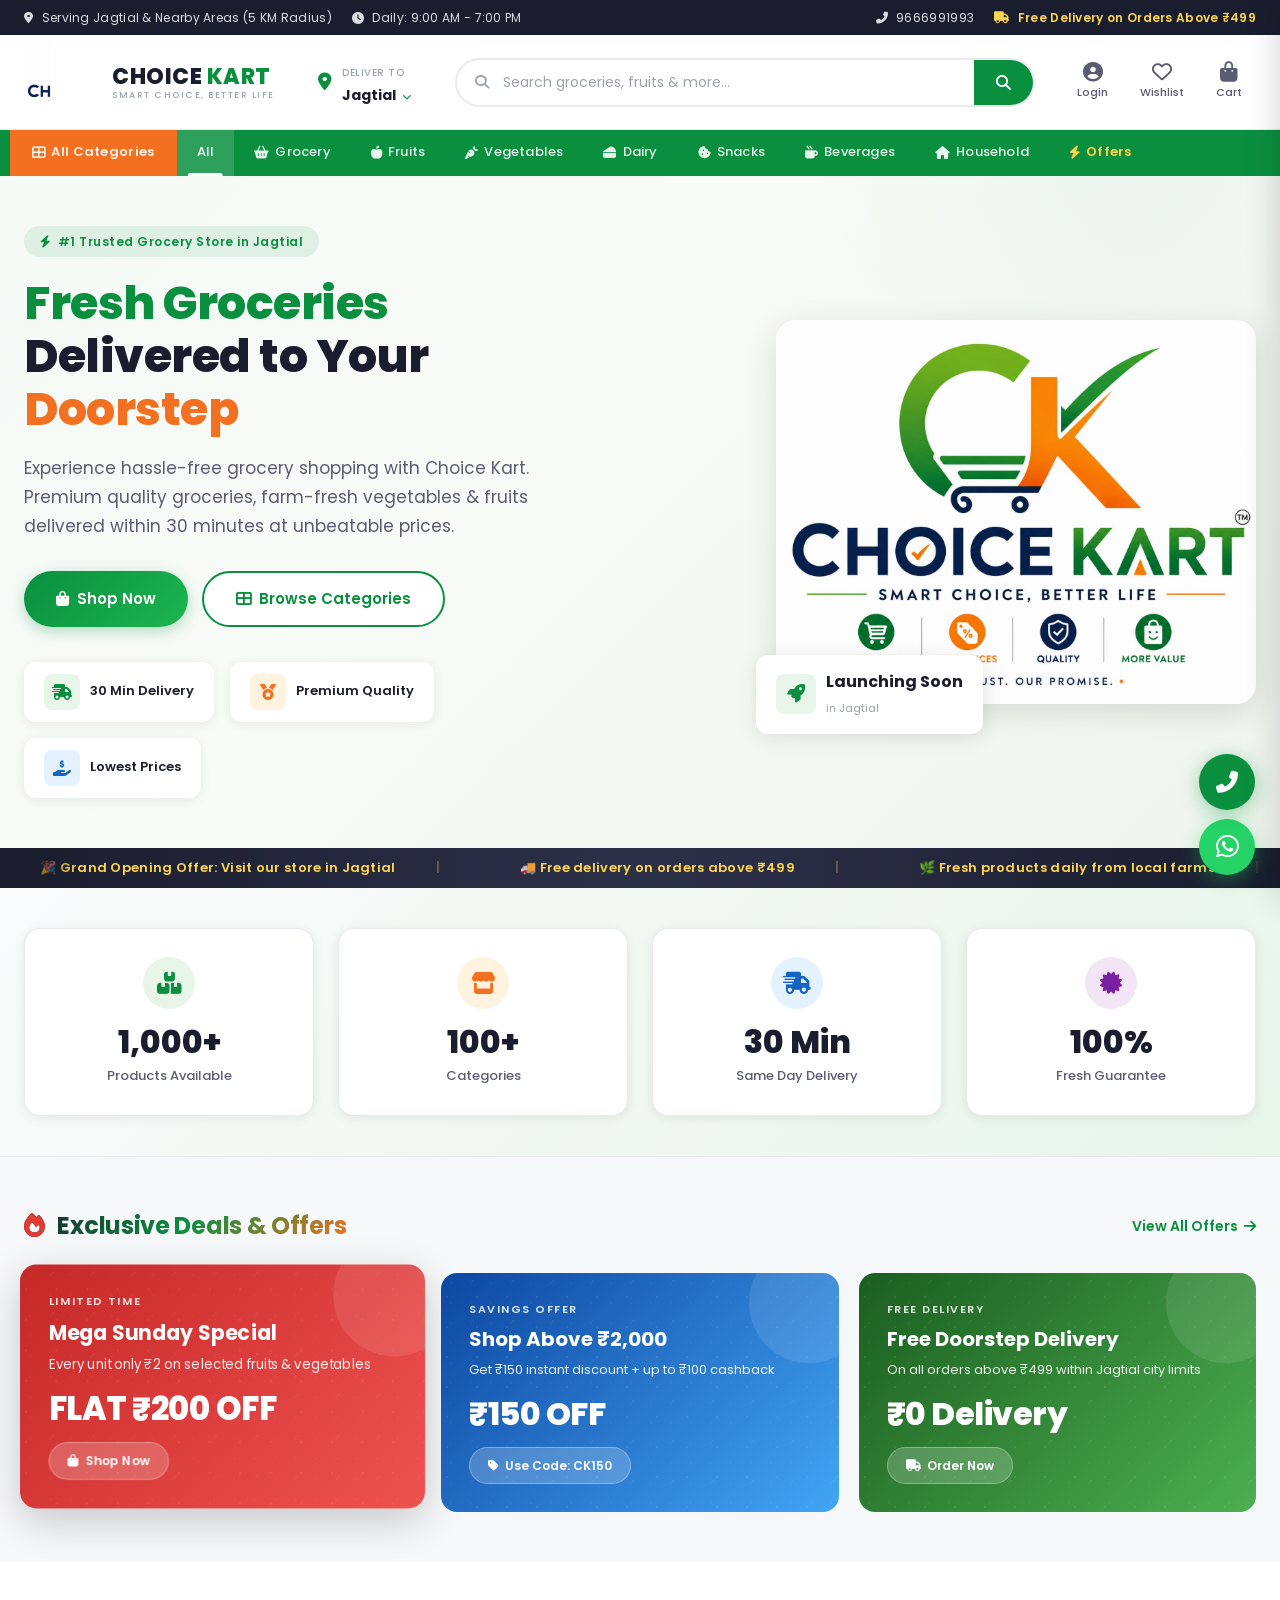
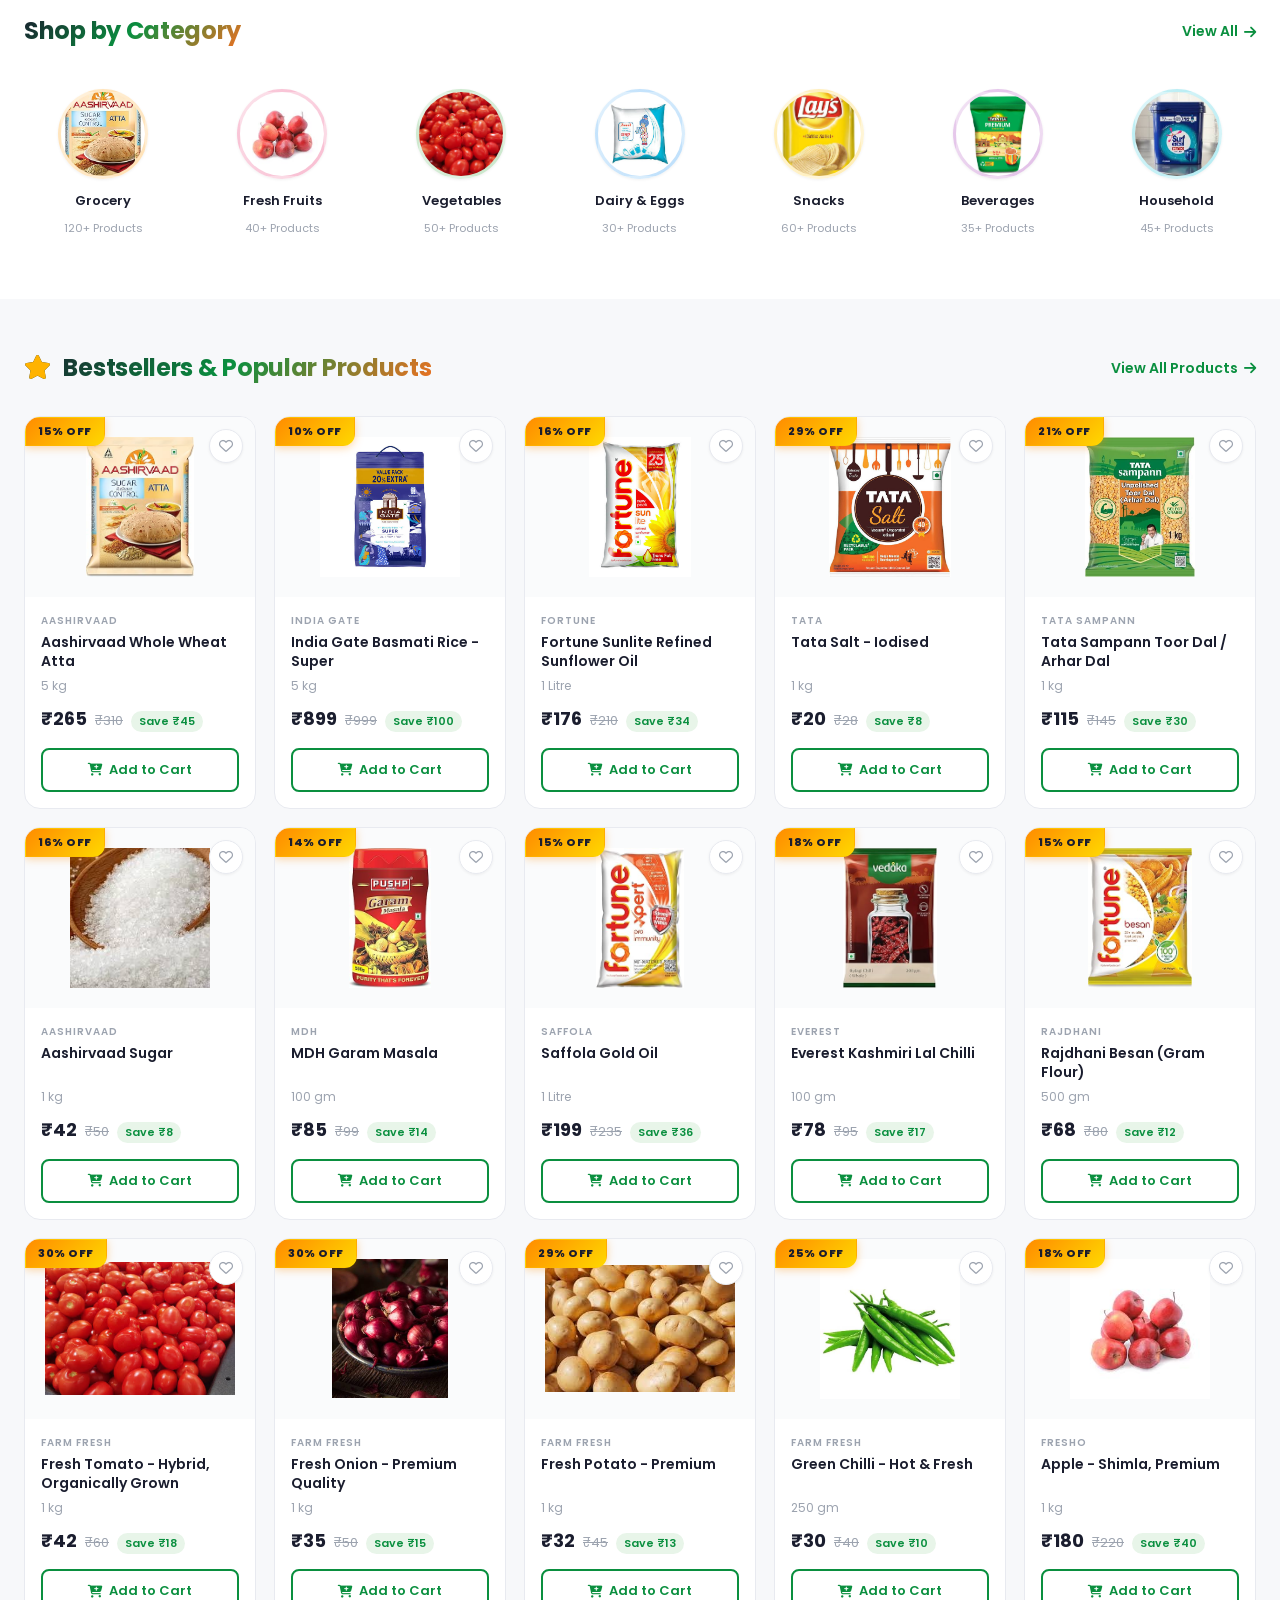
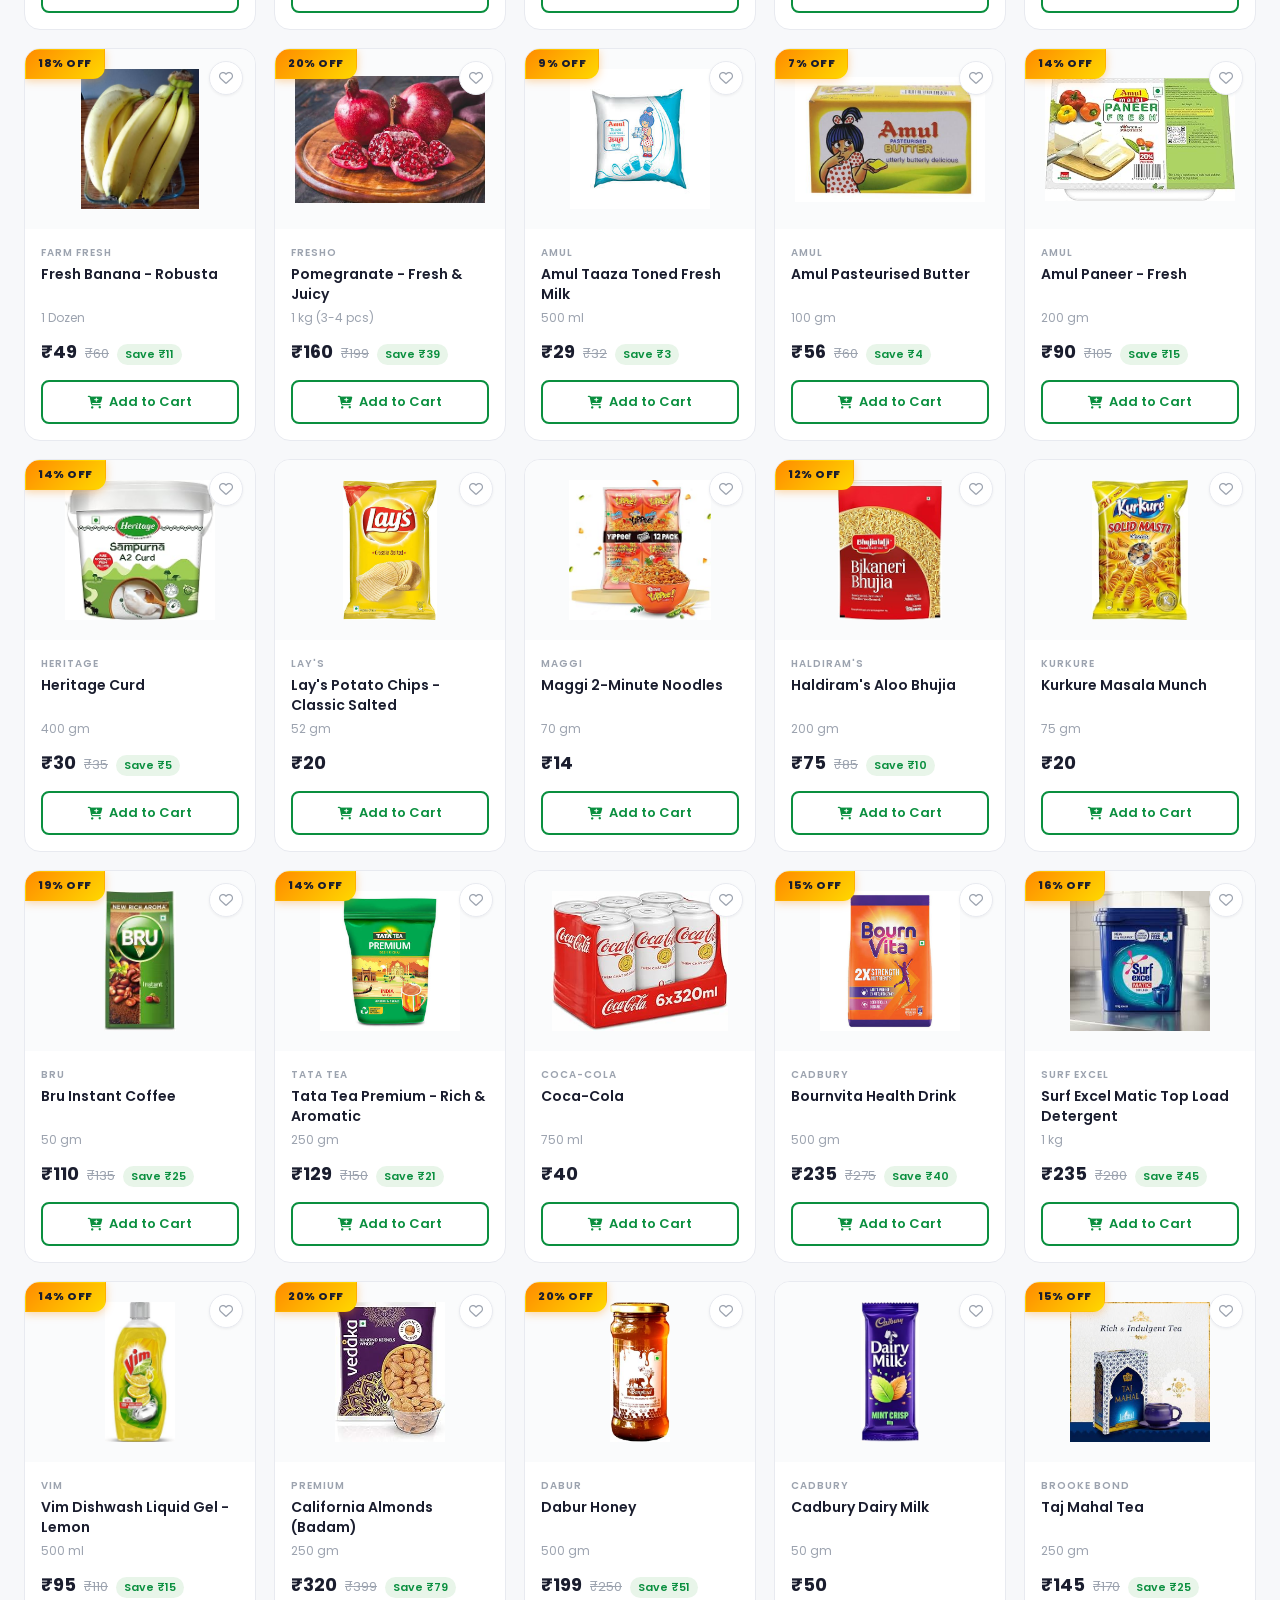
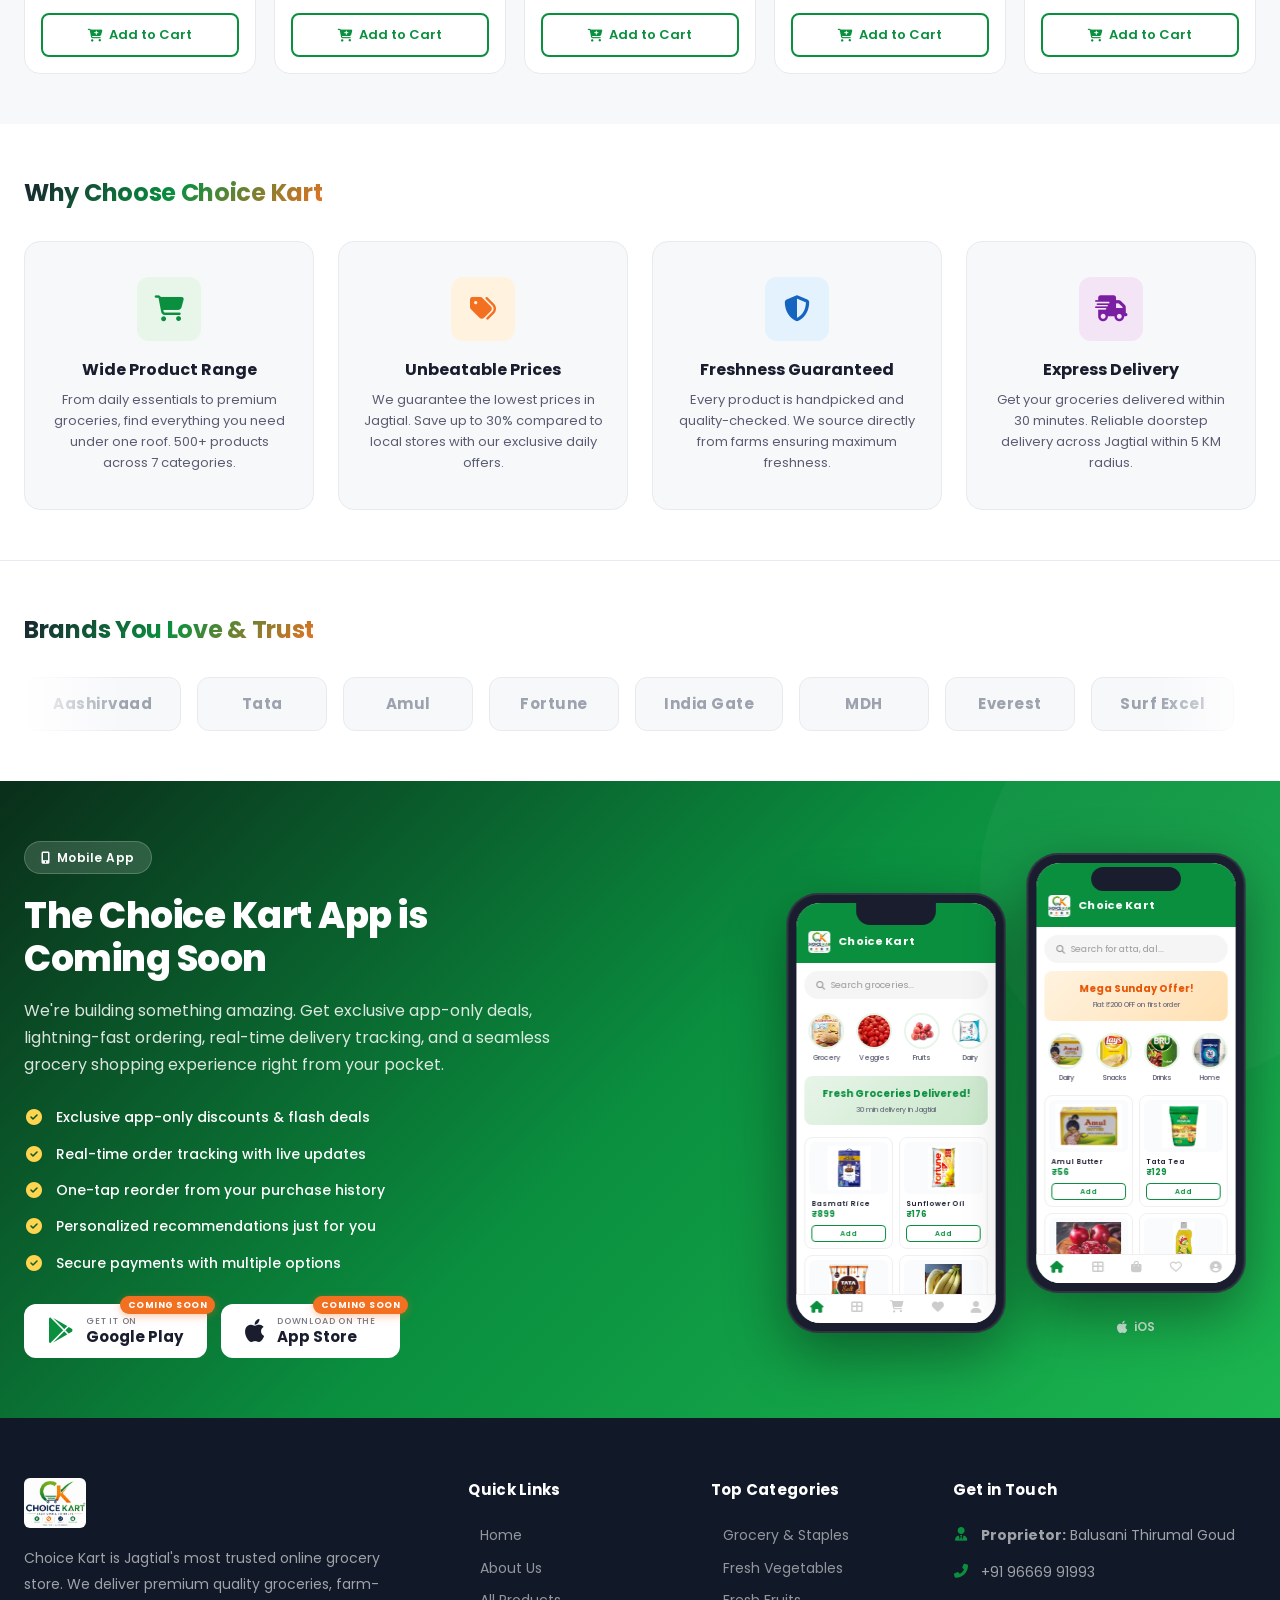
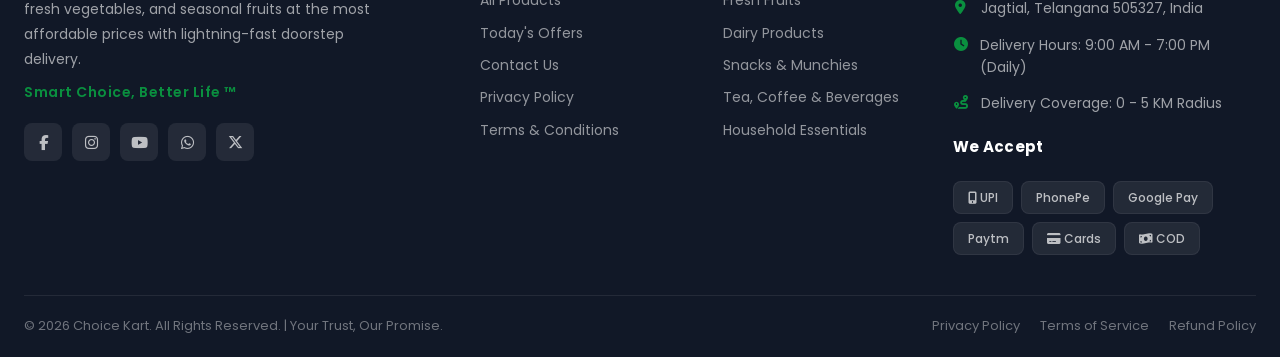
==== index.html @ 551d1c38 "Fix header: CK icon (clipped from jpeg) | CHOICE KART | Deliver to | Search - CK cart icon clipped f" ====
<!DOCTYPE html>
<html lang="en">
<head>
    <meta charset="UTF-8">
    <meta name="viewport" content="width=device-width, initial-scale=1.0">
    <meta name="description" content="Choice Kart - Your trusted online grocery store in Jagtial. Fresh vegetables, fruits & groceries delivered to your doorstep within 30 minutes. Smart Choice, Better Life.">
    <meta name="keywords" content="Choice Kart, Jagtial grocery delivery, online grocery Jagtial, fresh vegetables Jagtial, fresh fruits delivery, doorstep grocery delivery Telangana">
    <meta name="author" content="Choice Kart - Balusani Thirumal Goud">

    <!-- Open Graph -->
    <meta property="og:title" content="Choice Kart - Smart Choice, Better Life">
    <meta property="og:description" content="Fresh groceries, vegetables & fruits delivered to your doorstep in Jagtial. Best prices guaranteed.">
    <meta property="og:image" content="assets/images/logo.jpeg">
    <meta property="og:type" content="website">

    <title>Choice Kart - Smart Choice, Better Life | Fresh Grocery Delivery in Jagtial</title>

    <!-- Favicon -->
    <link rel="icon" type="image/jpeg" href="assets/images/logo.jpeg">

    <!-- Font Awesome -->
    <link rel="stylesheet" href="https://cdnjs.cloudflare.com/ajax/libs/font-awesome/6.5.1/css/all.min.css">

    <!-- Google Fonts -->
    <link rel="preconnect" href="https://fonts.googleapis.com">
    <link rel="preconnect" href="https://fonts.gstatic.com" crossorigin>
    <link href="https://fonts.googleapis.com/css2?family=Poppins:wght@300;400;500;600;700;800;900&display=swap" rel="stylesheet">

    <!-- Stylesheet -->
    <link rel="stylesheet" href="css/style.css">
</head>
<body>

    <!-- ===== TOP BAR ===== -->
    <div class="top-bar">
        <div class="container">
            <div class="top-bar-left">
                <span><i class="fas fa-map-marker-alt"></i> Serving Jagtial &amp; Nearby Areas (5 KM Radius)</span>
                <span><i class="fas fa-clock"></i> Daily: 9:00 AM - 7:00 PM</span>
            </div>
            <div class="top-bar-right">
                <a href="tel:9666991993"><i class="fas fa-phone-alt"></i> 9666991993</a>
                <span class="highlight"><i class="fas fa-truck"></i> Free Delivery on Orders Above &#8377;499</span>
            </div>
        </div>
    </div>

    <!-- ===== HEADER ===== -->
    <header class="header">
        <div class="container">
            <a href="index.html" class="logo">
                <img src="assets/images/logo.jpeg" alt="CK" class="logo-img">
            </a>

            <a href="index.html" class="logo-brand">
                <span class="brand-name"><span class="brand-choice">CHOICE</span> <span class="brand-kart">KART</span></span>
                <span class="brand-tagline">Smart Choice, Better Life</span>
            </a>

            <div class="deliver-to">
                <i class="fas fa-map-marker-alt"></i>
                <div class="deliver-to-text">
                    <small>Deliver to</small>
                    <strong>Jagtial <i class="fas fa-chevron-down" style="font-size:9px; margin-left:3px;"></i></strong>
                </div>
            </div>

            <form class="search-bar" id="search-form">
                <i class="fas fa-search search-icon-left"></i>
                <input type="text" id="search-input" placeholder="Search groceries, fruits & more...">
                <button type="submit"><i class="fas fa-search"></i></button>
            </form>

            <div class="header-actions">
                <button class="mobile-menu-btn" id="mobile-menu-btn">
                    <i class="fas fa-bars"></i>
                </button>
                <a href="#" class="header-action" onclick="openLoginModal(); return false;">
                    <i class="fas fa-user-circle"></i>
                    <span>Login</span>
                </a>
                <a href="#" class="header-action" onclick="showToast('Wishlist feature coming soon! Stay tuned.'); return false;">
                    <i class="far fa-heart"></i>
                    <span>Wishlist</span>
                </a>
                <a href="#" class="header-action" onclick="openCart(); return false;">
                    <i class="fas fa-shopping-bag"></i>
                    <span class="badge cart-badge" style="display:none;">0</span>
                    <span>Cart</span>
                </a>
            </div>
        </div>
    </header>

    <!-- ===== CATEGORY NAV ===== -->
    <nav class="category-nav">
        <div class="container">
            <a href="#" class="all-categories"><i class="fas fa-th-large"></i> All Categories</a>
            <a href="#" class="active" onclick="filterByCategory('all', this); return false;">All</a>
            <a href="#" onclick="filterByCategory('grocery', this); return false;"><i class="fas fa-shopping-basket"></i> Grocery</a>
            <a href="#" onclick="filterByCategory('fruits', this); return false;"><i class="fas fa-apple-alt"></i> Fruits</a>
            <a href="#" onclick="filterByCategory('vegetables', this); return false;"><i class="fas fa-carrot"></i> Vegetables</a>
            <a href="#" onclick="filterByCategory('dairy', this); return false;"><i class="fas fa-cheese"></i> Dairy</a>
            <a href="#" onclick="filterByCategory('snacks', this); return false;"><i class="fas fa-cookie-bite"></i> Snacks</a>
            <a href="#" onclick="filterByCategory('beverages', this); return false;"><i class="fas fa-mug-hot"></i> Beverages</a>
            <a href="#" onclick="filterByCategory('household', this); return false;"><i class="fas fa-home"></i> Household</a>
            <a href="#" class="offers-link"><i class="fas fa-bolt"></i> Offers</a>
        </div>
    </nav>

    <!-- ===== HERO BANNER ===== -->
    <section class="hero">
        <div class="container">
            <div class="hero-content">
                <div class="hero-badge">
                    <i class="fas fa-bolt"></i> #1 Trusted Grocery Store in Jagtial
                </div>
                <h1>
                    <span class="text-green">Fresh Groceries</span><br>
                    Delivered to Your<br>
                    <span class="text-orange">Doorstep</span>
                </h1>
                <p>Experience hassle-free grocery shopping with Choice Kart. Premium quality groceries, farm-fresh vegetables &amp; fruits delivered within 30 minutes at unbeatable prices.</p>
                <div class="hero-buttons">
                    <a href="#products-section" class="btn-primary">
                        <i class="fas fa-shopping-bag"></i> Shop Now
                    </a>
                    <a href="#categories-section" class="btn-outline">
                        <i class="fas fa-th-large"></i> Browse Categories
                    </a>
                </div>
                <div class="hero-features">
                    <div class="hero-feature">
                        <div class="feature-icon green"><i class="fas fa-shipping-fast"></i></div>
                        <span>30 Min Delivery</span>
                    </div>
                    <div class="hero-feature">
                        <div class="feature-icon orange"><i class="fas fa-medal"></i></div>
                        <span>Premium Quality</span>
                    </div>
                    <div class="hero-feature">
                        <div class="feature-icon blue"><i class="fas fa-hand-holding-usd"></i></div>
                        <span>Lowest Prices</span>
                    </div>
                </div>
            </div>
            <div class="hero-image">
                <img src="assets/images/logo.jpeg" alt="Choice Kart - Fresh Groceries Delivered">
                <div class="hero-stats">
                    <div class="stat-icon"><i class="fas fa-rocket"></i></div>
                    <div class="stat-text">
                        <strong>Launching Soon</strong>
                        <small>in Jagtial</small>
                    </div>
                </div>
            </div>
        </div>
    </section>

    <!-- ===== PROMOTIONAL TICKER ===== -->
    <div class="promo-ticker">
        <div class="ticker-content">
            <span>&#127881; Grand Opening Offer: Visit our store in Jagtial</span>
            <span>&#128666; Free delivery on orders above &#8377;499</span>
            <span>&#127807; Fresh products daily from local farms</span>
            <span>&#9889; 30-minute express delivery in Jagtial</span>
            <span>&#127881; Grand Opening Offer: Visit our store in Jagtial</span>
            <span>&#128666; Free delivery on orders above &#8377;499</span>
            <span>&#127807; Fresh products daily from local farms</span>
            <span>&#9889; 30-minute express delivery in Jagtial</span>
        </div>
    </div>

    <!-- ===== TRUST BADGES / STATS ===== -->
    <section class="trust-section fade-in-up">
        <div class="container">
            <div class="trust-badges-grid">
                <div class="trust-badge">
                    <div class="trust-icon green"><i class="fas fa-boxes"></i></div>
                    <div class="counter-value" data-target="1000">0</div>
                    <div class="counter-label">Products Available</div>
                </div>
                <div class="trust-badge">
                    <div class="trust-icon orange"><i class="fas fa-store"></i></div>
                    <div class="counter-value" data-target="100" data-suffix="+">0</div>
                    <div class="counter-label">Categories</div>
                </div>
                <div class="trust-badge">
                    <div class="trust-icon blue"><i class="fas fa-shipping-fast"></i></div>
                    <div class="counter-value" data-target="30" data-suffix=" Min">0</div>
                    <div class="counter-label">Same Day Delivery</div>
                </div>
                <div class="trust-badge">
                    <div class="trust-icon purple"><i class="fas fa-certificate"></i></div>
                    <div class="counter-value" data-target="100" data-suffix="%">0</div>
                    <div class="counter-label">Fresh Guarantee</div>
                </div>
            </div>
        </div>
    </section>

    <!-- ===== OFFERS SECTION ===== -->
    <section class="section fade-in-up">
        <div class="container">
            <div class="section-header">
                <h2><i class="fas fa-fire" style="color:#E53935;"></i> Exclusive Deals &amp; Offers</h2>
                <a href="#" class="view-all">View All Offers <i class="fas fa-arrow-right"></i></a>
            </div>
            <div class="offers-grid">
                <div class="offer-card mega">
                    <span class="offer-label">Limited Time</span>
                    <h3>Mega Sunday Special</h3>
                    <p>Every unit only &#8377;2 on selected fruits &amp; vegetables</p>
                    <div class="offer-value">FLAT &#8377;200 OFF</div>
                    <a href="#" class="offer-btn"><i class="fas fa-shopping-bag"></i> Shop Now</a>
                </div>
                <div class="offer-card savings">
                    <span class="offer-label">Savings Offer</span>
                    <h3>Shop Above &#8377;2,000</h3>
                    <p>Get &#8377;150 instant discount + up to &#8377;100 cashback</p>
                    <div class="offer-value">&#8377;150 OFF</div>
                    <a href="#" class="offer-btn"><i class="fas fa-tag"></i> Use Code: CK150</a>
                </div>
                <div class="offer-card delivery">
                    <span class="offer-label">Free Delivery</span>
                    <h3>Free Doorstep Delivery</h3>
                    <p>On all orders above &#8377;499 within Jagtial city limits</p>
                    <div class="offer-value">&#8377;0 Delivery</div>
                    <a href="#" class="offer-btn"><i class="fas fa-truck"></i> Order Now</a>
                </div>
            </div>
        </div>
    </section>

    <!-- ===== SHOP BY CATEGORY ===== -->
    <section class="section section-white fade-in-up" id="categories-section">
        <div class="container">
            <div class="section-header">
                <h2>Shop by Category</h2>
                <a href="#" class="view-all">View All <i class="fas fa-arrow-right"></i></a>
            </div>
            <div class="categories-grid">
                <div class="category-card" data-category="grocery">
                    <div class="category-icon grocery">
                        <img src="assets/images/products/flour/aashirvaad-whole-wheat-atta.jpg" alt="Grocery">
                    </div>
                    <h4>Grocery</h4>
                    <span class="category-count">120+ Products</span>
                </div>
                <div class="category-card" data-category="fruits">
                    <div class="category-icon fruits">
                        <img src="assets/images/downloads/Apple - Shimla, Premium.jpg" alt="Fruits">
                    </div>
                    <h4>Fresh Fruits</h4>
                    <span class="category-count">40+ Products</span>
                </div>
                <div class="category-card" data-category="vegetables">
                    <div class="category-icon vegetables">
                        <img src="assets/images/downloads/Fresh Tomato - Hybrid, Organically Grown.jpg" alt="Vegetables">
                    </div>
                    <h4>Vegetables</h4>
                    <span class="category-count">50+ Products</span>
                </div>
                <div class="category-card" data-category="dairy">
                    <div class="category-icon dairy">
                        <img src="assets/images/downloads/Amul Taaza Toned Fresh Milk.jpg" alt="Dairy">
                    </div>
                    <h4>Dairy &amp; Eggs</h4>
                    <span class="category-count">30+ Products</span>
                </div>
                <div class="category-card" data-category="snacks">
                    <div class="category-icon snacks">
                        <img src="assets/images/downloads/Lay's Potato Chips - Classic Salted.jpg" alt="Snacks">
                    </div>
                    <h4>Snacks</h4>
                    <span class="category-count">60+ Products</span>
                </div>
                <div class="category-card" data-category="beverages">
                    <div class="category-icon beverages">
                        <img src="assets/images/downloads/Tata Tea Premium - Rich & Aromatic.jpg" alt="Beverages">
                    </div>
                    <h4>Beverages</h4>
                    <span class="category-count">35+ Products</span>
                </div>
                <div class="category-card" data-category="household">
                    <div class="category-icon household">
                        <img src="assets/images/downloads/Surf Excel Matic Top Load Detergent.jpg" alt="Household">
                    </div>
                    <h4>Household</h4>
                    <span class="category-count">45+ Products</span>
                </div>
            </div>
        </div>
    </section>

    <!-- ===== PRODUCTS SECTION ===== -->
    <section class="section fade-in-up" id="products-section">
        <div class="container">
            <div class="section-header">
                <h2><i class="fas fa-star" style="color:#FFB300;"></i> Bestsellers &amp; Popular Products</h2>
                <a href="#" class="view-all">View All Products <i class="fas fa-arrow-right"></i></a>
            </div>
            <div class="products-grid" id="products-grid">
                <!-- Products rendered by JavaScript -->
            </div>
        </div>
    </section>

    <!-- ===== WHY CHOOSE US ===== -->
    <section class="section section-white fade-in-up">
        <div class="container">
            <div class="section-header">
                <h2>Why Choose Choice Kart</h2>
            </div>
            <div class="why-us-grid">
                <div class="why-us-card">
                    <div class="why-us-icon green"><i class="fas fa-shopping-cart"></i></div>
                    <h4>Wide Product Range</h4>
                    <p>From daily essentials to premium groceries, find everything you need under one roof. 500+ products across 7 categories.</p>
                </div>
                <div class="why-us-card">
                    <div class="why-us-icon orange"><i class="fas fa-tags"></i></div>
                    <h4>Unbeatable Prices</h4>
                    <p>We guarantee the lowest prices in Jagtial. Save up to 30% compared to local stores with our exclusive daily offers.</p>
                </div>
                <div class="why-us-card">
                    <div class="why-us-icon blue"><i class="fas fa-shield-alt"></i></div>
                    <h4>Freshness Guaranteed</h4>
                    <p>Every product is handpicked and quality-checked. We source directly from farms ensuring maximum freshness.</p>
                </div>
                <div class="why-us-card">
                    <div class="why-us-icon purple"><i class="fas fa-shipping-fast"></i></div>
                    <h4>Express Delivery</h4>
                    <p>Get your groceries delivered within 30 minutes. Reliable doorstep delivery across Jagtial within 5 KM radius.</p>
                </div>
            </div>
        </div>
    </section>

    <!-- ===== TRUSTED BRANDS ===== -->
    <section class="brands-section fade-in-up">
        <div class="container">
            <div class="section-header">
                <h2>Brands You Love &amp; Trust</h2>
            </div>
            <div class="brands-marquee">
                <div class="brands-track">
                    <div class="brand-card"><span class="brand-logo">Aashirvaad</span></div>
                    <div class="brand-card"><span class="brand-logo">Tata</span></div>
                    <div class="brand-card"><span class="brand-logo">Amul</span></div>
                    <div class="brand-card"><span class="brand-logo">Fortune</span></div>
                    <div class="brand-card"><span class="brand-logo">India Gate</span></div>
                    <div class="brand-card"><span class="brand-logo">MDH</span></div>
                    <div class="brand-card"><span class="brand-logo">Everest</span></div>
                    <div class="brand-card"><span class="brand-logo">Surf Excel</span></div>
                    <div class="brand-card"><span class="brand-logo">Haldiram's</span></div>
                    <div class="brand-card"><span class="brand-logo">Maggi</span></div>
                    <div class="brand-card"><span class="brand-logo">Cadbury</span></div>
                    <div class="brand-card"><span class="brand-logo">Lay's</span></div>
                    <div class="brand-card"><span class="brand-logo">Dabur</span></div>
                    <div class="brand-card"><span class="brand-logo">Britannia</span></div>
                    <div class="brand-card"><span class="brand-logo">Saffola</span></div>
                    <div class="brand-card"><span class="brand-logo">Nescafe</span></div>
                    <div class="brand-card"><span class="brand-logo">Bru</span></div>
                    <div class="brand-card"><span class="brand-logo">Vim</span></div>
                    <div class="brand-card"><span class="brand-logo">Heritage</span></div>
                    <div class="brand-card"><span class="brand-logo">Kurkure</span></div>
                    <div class="brand-card"><span class="brand-logo">Coca-Cola</span></div>
                    <div class="brand-card"><span class="brand-logo">Pepsi</span></div>
                    <div class="brand-card"><span class="brand-logo">Bournvita</span></div>
                    <div class="brand-card"><span class="brand-logo">Horlicks</span></div>
                    <div class="brand-card"><span class="brand-logo">Rajdhani</span></div>
                    <div class="brand-card"><span class="brand-logo">Dettol</span></div>
                    <div class="brand-card"><span class="brand-logo">Colgate</span></div>
                    <div class="brand-card"><span class="brand-logo">Harpic</span></div>
                    <div class="brand-card"><span class="brand-logo">Patanjali</span></div>
                    <div class="brand-card"><span class="brand-logo">Kissan</span></div>
                    <!-- Duplicate for seamless scroll -->
                    <div class="brand-card"><span class="brand-logo">Aashirvaad</span></div>
                    <div class="brand-card"><span class="brand-logo">Tata</span></div>
                    <div class="brand-card"><span class="brand-logo">Amul</span></div>
                    <div class="brand-card"><span class="brand-logo">Fortune</span></div>
                    <div class="brand-card"><span class="brand-logo">India Gate</span></div>
                    <div class="brand-card"><span class="brand-logo">MDH</span></div>
                    <div class="brand-card"><span class="brand-logo">Everest</span></div>
                    <div class="brand-card"><span class="brand-logo">Surf Excel</span></div>
                    <div class="brand-card"><span class="brand-logo">Haldiram's</span></div>
                    <div class="brand-card"><span class="brand-logo">Maggi</span></div>
                    <div class="brand-card"><span class="brand-logo">Cadbury</span></div>
                    <div class="brand-card"><span class="brand-logo">Lay's</span></div>
                    <div class="brand-card"><span class="brand-logo">Dabur</span></div>
                    <div class="brand-card"><span class="brand-logo">Britannia</span></div>
                    <div class="brand-card"><span class="brand-logo">Saffola</span></div>
                    <div class="brand-card"><span class="brand-logo">Nescafe</span></div>
                    <div class="brand-card"><span class="brand-logo">Bru</span></div>
                    <div class="brand-card"><span class="brand-logo">Vim</span></div>
                    <div class="brand-card"><span class="brand-logo">Heritage</span></div>
                    <div class="brand-card"><span class="brand-logo">Kurkure</span></div>
                </div>
            </div>
        </div>
    </section>

    <!-- ===== DOWNLOAD APP SECTION ===== -->
    <section class="app-section fade-in-up">
        <div class="container">
            <div class="app-content">
                <div class="app-badge">
                    <i class="fas fa-mobile-alt"></i> Mobile App
                </div>
                <h2>The Choice Kart App is Coming Soon</h2>
                <p>We're building something amazing. Get exclusive app-only deals, lightning-fast ordering, real-time delivery tracking, and a seamless grocery shopping experience right from your pocket.</p>
                <ul class="app-features">
                    <li><i class="fas fa-check-circle"></i> Exclusive app-only discounts &amp; flash deals</li>
                    <li><i class="fas fa-check-circle"></i> Real-time order tracking with live updates</li>
                    <li><i class="fas fa-check-circle"></i> One-tap reorder from your purchase history</li>
                    <li><i class="fas fa-check-circle"></i> Personalized recommendations just for you</li>
                    <li><i class="fas fa-check-circle"></i> Secure payments with multiple options</li>
                </ul>
                <div class="app-buttons">
                    <div class="app-btn">
                        <i class="fab fa-google-play" style="color:#0A8F3F;"></i>
                        <div class="btn-label">
                            <small>GET IT ON</small>
                            <strong>Google Play</strong>
                        </div>
                        <span class="coming-soon-tag">Coming Soon</span>
                    </div>
                    <div class="app-btn">
                        <i class="fab fa-apple" style="color:#1A1D2E;"></i>
                        <div class="btn-label">
                            <small>Download on the</small>
                            <strong>App Store</strong>
                        </div>
                        <span class="coming-soon-tag">Coming Soon</span>
                    </div>
                </div>
            </div>
            <div class="app-image">
                <!-- Android Phone Mockup -->
                <div class="phone-wrapper">
                    <div class="phone-mockup android">
                        <div class="phone-notch"></div>
                        <div class="phone-screen">
                            <div class="mini-app-header">
                                <img src="assets/images/logo.jpeg" alt="CK" class="mini-logo">
                                <span>Choice Kart</span>
                            </div>
                            <div class="mini-search"><i class="fas fa-search"></i> Search groceries...</div>
                            <div class="mini-categories">
                                <div class="mini-cat">
                                    <div class="mini-cat-circle"><img src="assets/images/products/flour/aashirvaad-whole-wheat-atta.jpg" alt=""></div>
                                    <span>Grocery</span>
                                </div>
                                <div class="mini-cat">
                                    <div class="mini-cat-circle"><img src="assets/images/downloads/Fresh Tomato - Hybrid, Organically Grown.jpg" alt=""></div>
                                    <span>Veggies</span>
                                </div>
                                <div class="mini-cat">
                                    <div class="mini-cat-circle"><img src="assets/images/downloads/Apple - Shimla, Premium.jpg" alt=""></div>
                                    <span>Fruits</span>
                                </div>
                                <div class="mini-cat">
                                    <div class="mini-cat-circle"><img src="assets/images/downloads/Amul Taaza Toned Fresh Milk.jpg" alt=""></div>
                                    <span>Dairy</span>
                                </div>
                            </div>
                            <div class="mini-banner">
                                <h4>Fresh Groceries Delivered!</h4>
                                <p>30 min delivery in Jagtial</p>
                            </div>
                            <div class="mini-products">
                                <div class="mini-product">
                                    <div class="mini-product-img"><img src="assets/images/downloads/India Gate Basmati Rice - Super.jpg" alt=""></div>
                                    <div class="mini-product-name">Basmati Rice</div>
                                    <div class="mini-product-price">&#8377;899</div>
                                    <div class="mini-product-btn">Add</div>
                                </div>
                                <div class="mini-product">
                                    <div class="mini-product-img"><img src="assets/images/downloads/Fortune Sunlite Refined Sunflower Oil.jpg" alt=""></div>
                                    <div class="mini-product-name">Sunflower Oil</div>
                                    <div class="mini-product-price">&#8377;176</div>
                                    <div class="mini-product-btn">Add</div>
                                </div>
                                <div class="mini-product">
                                    <div class="mini-product-img"><img src="assets/images/downloads/Tata Salt - Iodised.jpg" alt=""></div>
                                    <div class="mini-product-name">Tata Salt</div>
                                    <div class="mini-product-price">&#8377;20</div>
                                    <div class="mini-product-btn">Add</div>
                                </div>
                                <div class="mini-product">
                                    <div class="mini-product-img"><img src="assets/images/downloads/Fresh Banana - Robusta.jpg" alt=""></div>
                                    <div class="mini-product-name">Fresh Banana</div>
                                    <div class="mini-product-price">&#8377;49</div>
                                    <div class="mini-product-btn">Add</div>
                                </div>
                            </div>
                            <div class="mini-bottom-bar">
                                <i class="fas fa-home active-icon"></i>
                                <i class="fas fa-th-large"></i>
                                <i class="fas fa-shopping-cart"></i>
                                <i class="fas fa-heart"></i>
                                <i class="fas fa-user"></i>
                            </div>
                        </div>
                    </div>
                    <div class="phone-label"><i class="fab fa-android"></i> Android</div>
                </div>

                <!-- iOS Phone Mockup -->
                <div class="phone-wrapper">
                    <div class="phone-mockup ios">
                        <div class="phone-notch dynamic-island"></div>
                        <div class="phone-screen">
                            <div class="mini-app-header" style="padding-top:32px;">
                                <img src="assets/images/logo.jpeg" alt="CK" class="mini-logo">
                                <span>Choice Kart</span>
                            </div>
                            <div class="mini-search"><i class="fas fa-search"></i> Search for atta, dal...</div>
                            <div class="mini-banner" style="background: linear-gradient(135deg, #FFF3E0, #FFE0B2);">
                                <h4 style="color: #E65100;">Mega Sunday Offer!</h4>
                                <p>Flat &#8377;200 OFF on first order</p>
                            </div>
                            <div class="mini-categories">
                                <div class="mini-cat">
                                    <div class="mini-cat-circle"><img src="assets/images/downloads/Amul Pasteurised Butter.jpg" alt=""></div>
                                    <span>Dairy</span>
                                </div>
                                <div class="mini-cat">
                                    <div class="mini-cat-circle"><img src="assets/images/downloads/Lay's Potato Chips - Classic Salted.jpg" alt=""></div>
                                    <span>Snacks</span>
                                </div>
                                <div class="mini-cat">
                                    <div class="mini-cat-circle"><img src="assets/images/downloads/Bru Instant Coffee.jpg" alt=""></div>
                                    <span>Drinks</span>
                                </div>
                                <div class="mini-cat">
                                    <div class="mini-cat-circle"><img src="assets/images/downloads/Surf Excel Matic Top Load Detergent.jpg" alt=""></div>
                                    <span>Home</span>
                                </div>
                            </div>
                            <div class="mini-products">
                                <div class="mini-product">
                                    <div class="mini-product-img"><img src="assets/images/downloads/Amul Pasteurised Butter.jpg" alt=""></div>
                                    <div class="mini-product-name">Amul Butter</div>
                                    <div class="mini-product-price">&#8377;56</div>
                                    <div class="mini-product-btn">Add</div>
                                </div>
                                <div class="mini-product">
                                    <div class="mini-product-img"><img src="assets/images/downloads/Tata Tea Premium - Rich & Aromatic.jpg" alt=""></div>
                                    <div class="mini-product-name">Tata Tea</div>
                                    <div class="mini-product-price">&#8377;129</div>
                                    <div class="mini-product-btn">Add</div>
                                </div>
                                <div class="mini-product">
                                    <div class="mini-product-img"><img src="assets/images/downloads/Pomegranate - Fresh & Juicy.jpg" alt=""></div>
                                    <div class="mini-product-name">Pomegranate</div>
                                    <div class="mini-product-price">&#8377;160</div>
                                    <div class="mini-product-btn">Add</div>
                                </div>
                                <div class="mini-product">
                                    <div class="mini-product-img"><img src="assets/images/downloads/Vim Dishwash Liquid Gel - Lemon.jpg" alt=""></div>
                                    <div class="mini-product-name">Vim Liquid</div>
                                    <div class="mini-product-price">&#8377;95</div>
                                    <div class="mini-product-btn">Add</div>
                                </div>
                            </div>
                            <div class="mini-bottom-bar">
                                <i class="fas fa-home active-icon"></i>
                                <i class="fas fa-th-large"></i>
                                <i class="fas fa-shopping-bag"></i>
                                <i class="far fa-heart"></i>
                                <i class="fas fa-user-circle"></i>
                            </div>
                        </div>
                    </div>
                    <div class="phone-label"><i class="fab fa-apple"></i> iOS</div>
                </div>
            </div>
        </div>
    </section>

    <!-- ===== FOOTER ===== -->
    <footer class="footer">
        <div class="container">
            <div class="footer-grid">
                <!-- About -->
                <div class="footer-about">
                    <img src="assets/images/logo.jpeg" alt="Choice Kart">
                    <p>Choice Kart is Jagtial's most trusted online grocery store. We deliver premium quality groceries, farm-fresh vegetables, and seasonal fruits at the most affordable prices with lightning-fast doorstep delivery.</p>
                    <p class="tagline">Smart Choice, Better Life &trade;</p>
                    <div class="footer-social">
                        <a href="#" title="Facebook"><i class="fab fa-facebook-f"></i></a>
                        <a href="#" title="Instagram"><i class="fab fa-instagram"></i></a>
                        <a href="#" title="YouTube"><i class="fab fa-youtube"></i></a>
                        <a href="https://wa.me/919666991993" title="WhatsApp"><i class="fab fa-whatsapp"></i></a>
                        <a href="#" title="Twitter"><i class="fab fa-x-twitter"></i></a>
                    </div>
                </div>

                <!-- Quick Links -->
                <div>
                    <h4>Quick Links</h4>
                    <ul class="footer-links">
                        <li><a href="#">Home</a></li>
                        <li><a href="#">About Us</a></li>
                        <li><a href="#">All Products</a></li>
                        <li><a href="#">Today's Offers</a></li>
                        <li><a href="#">Contact Us</a></li>
                        <li><a href="#">Privacy Policy</a></li>
                        <li><a href="#">Terms &amp; Conditions</a></li>
                    </ul>
                </div>

                <!-- Categories -->
                <div>
                    <h4>Top Categories</h4>
                    <ul class="footer-links">
                        <li><a href="#">Grocery &amp; Staples</a></li>
                        <li><a href="#">Fresh Vegetables</a></li>
                        <li><a href="#">Fresh Fruits</a></li>
                        <li><a href="#">Dairy Products</a></li>
                        <li><a href="#">Snacks &amp; Munchies</a></li>
                        <li><a href="#">Tea, Coffee &amp; Beverages</a></li>
                        <li><a href="#">Household Essentials</a></li>
                    </ul>
                </div>

                <!-- Contact -->
                <div>
                    <h4>Get in Touch</h4>
                    <ul class="footer-contact">
                        <li>
                            <i class="fas fa-user-tie"></i>
                            <span><strong>Proprietor:</strong> Balusani Thirumal Goud</span>
                        </li>
                        <li>
                            <i class="fas fa-phone-alt"></i>
                            <span><a href="tel:9666991993" style="color:rgba(255,255,255,0.6);">+91 96669 91993</a></span>
                        </li>
                        <li>
                            <i class="fas fa-map-marker-alt"></i>
                            <span>Jagtial, Telangana 505327, India</span>
                        </li>
                        <li>
                            <i class="fas fa-clock"></i>
                            <span>Delivery Hours: 9:00 AM - 7:00 PM (Daily)</span>
                        </li>
                        <li>
                            <i class="fas fa-route"></i>
                            <span>Delivery Coverage: 0 - 5 KM Radius</span>
                        </li>
                    </ul>
                    <h4 style="margin-top:20px;">We Accept</h4>
                    <div class="payment-methods">
                        <span class="payment-chip"><i class="fas fa-mobile-alt"></i> UPI</span>
                        <span class="payment-chip">PhonePe</span>
                        <span class="payment-chip">Google Pay</span>
                        <span class="payment-chip">Paytm</span>
                        <span class="payment-chip"><i class="fas fa-credit-card"></i> Cards</span>
                        <span class="payment-chip"><i class="fas fa-money-bill-wave"></i> COD</span>
                    </div>
                </div>
            </div>

            <!-- Footer Bottom -->
            <div class="footer-bottom">
                <p>&copy; 2026 Choice Kart. All Rights Reserved. | Your Trust, Our Promise.</p>
                <div class="footer-bottom-links">
                    <a href="#">Privacy Policy</a>
                    <a href="#">Terms of Service</a>
                    <a href="#">Refund Policy</a>
                </div>
            </div>
        </div>
    </footer>

    <!-- ===== CART SIDEBAR ===== -->
    <div class="cart-overlay" id="cart-overlay"></div>
    <div class="cart-sidebar" id="cart-sidebar">
        <div class="cart-header">
            <h3><i class="fas fa-shopping-bag"></i> My Cart (<span class="cart-badge" id="cart-count">0</span> items)</h3>
            <button class="cart-close" onclick="closeCart()">&times;</button>
        </div>
        <div class="cart-items" id="cart-items"></div>
        <div class="cart-empty" id="cart-empty">
            <i class="fas fa-shopping-bag"></i>
            <p style="font-weight:600; color:#5A5D72; font-size:17px; margin-bottom:6px;">Your cart is empty</p>
            <p style="font-size:13px; color:#9CA3AF; margin-bottom:20px;">Browse our fresh groceries and add your favorite items.</p>
            <button class="cart-empty-btn continue-btn" onclick="closeCart(); document.getElementById('products-section').scrollIntoView({behavior:'smooth'});">
                <i class="fas fa-shopping-basket"></i> Continue Shopping
            </button>
            <button class="cart-empty-btn bestseller-btn" onclick="closeCart(); document.getElementById('products-section').scrollIntoView({behavior:'smooth'});">
                <i class="fas fa-star"></i> View Best Sellers
            </button>
            <div class="cart-empty-products" id="cart-empty-products"></div>
        </div>
        <div class="cart-footer" id="cart-footer" style="display:none;">
            <div class="cart-summary">
                <div class="cart-summary-row">
                    <span>Subtotal</span>
                    <span class="cart-total-amount">&#8377;0</span>
                </div>
                <div class="cart-summary-row">
                    <span>You Save</span>
                    <span id="cart-savings" style="color:#0A8F3F; font-weight:600;">&#8377;0</span>
                </div>
                <div class="cart-summary-row">
                    <span>Delivery</span>
                    <span style="color:#0A8F3F; font-weight:600;">FREE</span>
                </div>
                <div class="cart-summary-row total">
                    <span>Total Amount</span>
                    <span class="cart-total-amount">&#8377;0</span>
                </div>
            </div>
            <button class="checkout-btn" onclick="showToast('Checkout coming soon! Contact Choice Kart by Varnika Group Pvt Ltd at 9666991993')">
                <i class="fas fa-lock"></i> Proceed to Checkout
            </button>
        </div>
    </div>

    <!-- ===== FLOATING BUTTONS ===== -->
    <a href="https://wa.me/919666991993?text=Hi%20Choice%20Kart!%20I'd%20like%20to%20place%20an%20order%20for%20grocery%20delivery%20in%20Jagtial." class="whatsapp-float" target="_blank" title="Order on WhatsApp">
        <i class="fab fa-whatsapp"></i>
    </a>
    <a href="tel:9666991993" class="call-float" title="Call Us: 9666991993">
        <i class="fas fa-phone-alt"></i>
    </a>
    <button class="scroll-top" id="scroll-top" title="Back to Top">
        <i class="fas fa-arrow-up"></i>
    </button>

    <!-- ===== LOGIN MODAL ===== -->
    <div class="modal-overlay" id="login-overlay" onclick="closeLoginModal()"></div>
    <div class="login-modal" id="login-modal">
        <button class="modal-close" onclick="closeLoginModal()">&times;</button>
        <div class="modal-logo">
            <img src="assets/images/logo.jpeg" alt="Choice Kart">
        </div>
        <h3>Welcome to Choice Kart</h3>
        <p class="modal-tagline">Fast, Fresh &amp; Affordable Grocery Shopping</p>
        <p class="modal-subtitle">Login &amp; Account features are launching soon!</p>
        <div class="modal-features">
            <div class="modal-feature">
                <i class="fas fa-mobile-alt"></i>
                <span>OTP Login via Phone</span>
                <span class="coming-tag">Coming Soon</span>
            </div>
            <div class="modal-feature">
                <i class="fas fa-shopping-bag"></i>
                <span>Order History &amp; Tracking</span>
                <span class="coming-tag">Coming Soon</span>
            </div>
            <div class="modal-feature">
                <i class="fas fa-heart"></i>
                <span>Wishlist &amp; Saved Items</span>
                <span class="coming-tag">Coming Soon</span>
            </div>
            <div class="modal-feature">
                <i class="fas fa-gift"></i>
                <span>Rewards &amp; Coupons</span>
                <span class="coming-tag">Coming Soon</span>
            </div>
        </div>
        <div class="modal-divider"><span>Order Now Via</span></div>
        <div class="modal-actions">
            <a href="https://wa.me/919666991993?text=Hi%20Choice%20Kart!%20I'd%20like%20to%20place%20an%20order." class="modal-btn whatsapp-btn" target="_blank">
                <i class="fab fa-whatsapp"></i> WhatsApp Order
            </a>
            <a href="tel:9666991993" class="modal-btn call-btn">
                <i class="fas fa-phone-alt"></i> Call: 9666991993
            </a>
        </div>
        <p class="modal-footer-text">Choice Kart by Varnika Group Pvt Ltd</p>
    </div>

    <!-- JavaScript -->
    <script src="js/main.js"></script>

</body>
</html>
---- css/style.css ----
/* ===== RESET & BASE ===== */
* {
    margin: 0;
    padding: 0;
    box-sizing: border-box;
}

:root {
    --primary: #0A8F3F;
    --primary-dark: #067A32;
    --primary-light: #E8F5E9;
    --primary-gradient: linear-gradient(135deg, #0A8F3F 0%, #1CB550 100%);
    --accent: #F37021;
    --accent-dark: #D4601A;
    --accent-light: #FFF3E0;
    --bg: #F7F8FA;
    --bg-white: #FFFFFF;
    --surface: #FFFFFF;
    --text-primary: #1A1D2E;
    --text-secondary: #5A5D72;
    --text-muted: #9CA3AF;
    --border: #E8EAF0;
    --shadow-sm: 0 1px 3px rgba(0,0,0,0.06);
    --shadow: 0 2px 12px rgba(0,0,0,0.08);
    --shadow-md: 0 4px 20px rgba(0,0,0,0.1);
    --shadow-lg: 0 8px 32px rgba(0,0,0,0.12);
    --shadow-hover: 0 8px 30px rgba(0,0,0,0.15);
    --radius: 8px;
    --radius-md: 12px;
    --radius-lg: 16px;
    --radius-xl: 20px;
    --radius-full: 9999px;
    --transition: all 0.3s cubic-bezier(0.4, 0, 0.2, 1);
}

html {
    scroll-behavior: smooth;
}

body {
    font-family: 'Poppins', -apple-system, BlinkMacSystemFont, 'Segoe UI', Roboto, sans-serif;
    background: var(--bg);
    color: var(--text-primary);
    line-height: 1.6;
    -webkit-font-smoothing: antialiased;
    overflow-x: hidden;
}

a {
    text-decoration: none;
    color: inherit;
}

ul { list-style: none; }

img {
    max-width: 100%;
    height: auto;
    display: block;
}

button {
    font-family: inherit;
}

.container {
    max-width: 1320px;
    margin: 0 auto;
    padding: 0 24px;
}

/* ===== TOP BAR ===== */
.top-bar {
    background: var(--text-primary);
    color: rgba(255,255,255,0.85);
    padding: 8px 0;
    font-size: 12px;
    font-weight: 400;
    letter-spacing: 0.3px;
}

.top-bar .container {
    display: flex;
    justify-content: space-between;
    align-items: center;
}

.top-bar-left, .top-bar-right {
    display: flex;
    align-items: center;
    gap: 20px;
}

.top-bar a {
    color: rgba(255,255,255,0.85);
    transition: var(--transition);
}

.top-bar a:hover { color: #fff; }

.top-bar i { margin-right: 5px; }

.top-bar .highlight {
    color: #FFD54F;
    font-weight: 600;
}

/* ===== HEADER ===== */
.header {
    background: var(--bg-white);
    box-shadow: 0 1px 0 var(--border);
    position: sticky;
    top: 0;
    z-index: 1000;
    transition: box-shadow 0.3s;
}

.header.scrolled {
    box-shadow: var(--shadow-md);
}

.header .container {
    display: flex;
    align-items: center;
    justify-content: space-between;
    padding: 12px 24px;
    gap: 24px;
}

.logo {
    flex-shrink: 0;
}

.logo .logo-img {
    height: 90px;
    width: 90px;
    object-fit: cover;
    object-position: left center;
    clip-path: inset(5% 55% 30% 0%);
    margin: -10px -30px -10px 0;
}

.logo-brand {
    flex-shrink: 0;
    display: flex;
    flex-direction: column;
    line-height: 1.15;
    text-decoration: none;
}

.brand-name {
    font-size: 22px;
    font-weight: 800;
    letter-spacing: 0.5px;
}

.brand-choice {
    color: #1A1D2E;
}

.brand-kart {
    color: #0A8F3F;
}

.brand-tagline {
    font-size: 9px;
    color: var(--text-muted);
    letter-spacing: 1.5px;
    text-transform: uppercase;
    font-weight: 500;
}

/* Deliver To */
.deliver-to {
    display: flex;
    align-items: center;
    gap: 10px;
    cursor: pointer;
    padding: 8px 14px;
    border-radius: var(--radius);
    transition: var(--transition);
    flex-shrink: 0;
    border: 1px solid transparent;
}

.deliver-to:hover {
    background: var(--primary-light);
    border-color: var(--border);
}

.deliver-to i {
    font-size: 18px;
    color: var(--primary);
}

.deliver-to-text small {
    font-size: 10px;
    color: var(--text-muted);
    text-transform: uppercase;
    letter-spacing: 0.5px;
    font-weight: 500;
}

.deliver-to-text strong {
    display: block;
    font-size: 14px;
    color: var(--text-primary);
}

/* Search Bar */
.search-bar {
    flex: 1;
    max-width: 580px;
    display: flex;
    border: 2px solid var(--border);
    border-radius: var(--radius-full);
    overflow: hidden;
    transition: var(--transition);
}

.search-bar:focus-within {
    border-color: var(--primary);
    box-shadow: 0 0 0 3px rgba(10,143,63,0.1);
}

.search-icon-left {
    display: flex;
    align-items: center;
    padding-left: 18px;
    color: var(--text-muted);
    font-size: 14px;
    pointer-events: none;
}

.search-bar input {
    flex: 1;
    padding: 11px 14px;
    border: none;
    outline: none;
    font-size: 14px;
    font-family: inherit;
    color: var(--text-primary);
    background: transparent;
}

.search-bar input::placeholder {
    color: var(--text-muted);
}

.search-bar button {
    background: var(--primary);
    color: white;
    border: none;
    padding: 11px 22px;
    cursor: pointer;
    font-size: 15px;
    transition: var(--transition);
}

.search-bar button:hover {
    background: var(--primary-dark);
}

/* Header Actions */
.header-actions {
    display: flex;
    align-items: center;
    gap: 4px;
    flex-shrink: 0;
}

.header-action {
    display: flex;
    flex-direction: column;
    align-items: center;
    padding: 8px 14px;
    border-radius: var(--radius);
    cursor: pointer;
    transition: var(--transition);
    position: relative;
    font-size: 11px;
    color: var(--text-secondary);
    background: none;
    border: none;
    font-family: inherit;
    font-weight: 500;
}

.header-action:hover {
    background: var(--primary-light);
    color: var(--primary);
}

.header-action i {
    font-size: 20px;
    margin-bottom: 2px;
}

.header-action .badge {
    position: absolute;
    top: 2px;
    right: 8px;
    background: var(--accent);
    color: white;
    font-size: 10px;
    font-weight: 700;
    min-width: 18px;
    height: 18px;
    border-radius: var(--radius-full);
    display: flex;
    align-items: center;
    justify-content: center;
    padding: 0 4px;
}

/* ===== CATEGORY NAV ===== */
.category-nav {
    background: var(--primary);
    overflow-x: auto;
    scrollbar-width: none;
}

.category-nav::-webkit-scrollbar { display: none; }

.category-nav .container {
    display: flex;
    align-items: center;
    padding-left: 10px;
    padding-right: 10px;
}

.category-nav a {
    color: rgba(255,255,255,0.9);
    padding: 13px 20px;
    font-size: 13px;
    font-weight: 500;
    white-space: nowrap;
    transition: var(--transition);
    display: flex;
    align-items: center;
    gap: 6px;
    position: relative;
    letter-spacing: 0.2px;
}

.category-nav a:hover,
.category-nav a.active {
    background: rgba(255,255,255,0.15);
    color: white;
}

.category-nav a.active::after {
    content: '';
    position: absolute;
    bottom: 0;
    left: 50%;
    transform: translateX(-50%);
    width: 60%;
    height: 3px;
    background: white;
    border-radius: 3px 3px 0 0;
}

.category-nav a.all-categories {
    background: var(--accent);
    font-weight: 600;
    padding: 13px 22px;
    letter-spacing: 0.3px;
}

.category-nav a.all-categories:hover {
    background: var(--accent-dark);
}

.category-nav a.offers-link {
    color: #FFD54F;
    font-weight: 600;
}

/* ===== HERO BANNER ===== */
.hero {
    background: linear-gradient(135deg, #F5FAF6 0%, #F8FBF8 40%, #EFF5ED 100%);
    padding: 50px 0;
    position: relative;
    overflow: hidden;
}

.hero::before {
    content: '';
    position: absolute;
    top: -50%;
    right: -10%;
    width: 600px;
    height: 600px;
    background: radial-gradient(circle, rgba(10,143,63,0.04) 0%, transparent 70%);
    border-radius: 50%;
}

.hero .container {
    display: flex;
    align-items: center;
    justify-content: space-between;
    gap: 50px;
    position: relative;
    z-index: 1;
}

.hero-content {
    flex: 1;
    max-width: 560px;
}

.hero-badge {
    display: inline-flex;
    align-items: center;
    gap: 6px;
    background: rgba(10,143,63,0.1);
    color: var(--primary);
    padding: 6px 16px;
    border-radius: var(--radius-full);
    font-size: 12px;
    font-weight: 600;
    margin-bottom: 20px;
    letter-spacing: 0.5px;
}

.hero-content h1 {
    font-size: 46px;
    font-weight: 800;
    color: var(--text-primary);
    line-height: 1.15;
    margin-bottom: 18px;
    letter-spacing: -0.5px;
}

.hero-content h1 .text-green { color: var(--primary); }
.hero-content h1 .text-orange { color: var(--accent); }

.hero-content p {
    font-size: 17px;
    color: var(--text-secondary);
    margin-bottom: 30px;
    line-height: 1.7;
}

.hero-buttons {
    display: flex;
    gap: 14px;
    margin-bottom: 35px;
}

.btn-primary {
    display: inline-flex;
    align-items: center;
    gap: 8px;
    background: var(--primary-gradient);
    color: white;
    padding: 14px 32px;
    border-radius: var(--radius-full);
    font-size: 15px;
    font-weight: 600;
    transition: var(--transition);
    box-shadow: 0 4px 15px rgba(10,143,63,0.3);
    border: none;
    cursor: pointer;
}

.btn-primary:hover {
    transform: translateY(-2px);
    box-shadow: 0 6px 25px rgba(10,143,63,0.4);
}

.btn-outline {
    display: inline-flex;
    align-items: center;
    gap: 8px;
    background: white;
    color: var(--primary);
    padding: 14px 32px;
    border-radius: var(--radius-full);
    font-size: 15px;
    font-weight: 600;
    transition: var(--transition);
    border: 2px solid var(--primary);
    cursor: pointer;
}

.btn-outline:hover {
    background: var(--primary-light);
    transform: translateY(-2px);
}

.hero-features {
    display: flex;
    gap: 16px;
    flex-wrap: wrap;
}

.hero-feature {
    display: flex;
    align-items: center;
    gap: 10px;
    background: white;
    padding: 12px 20px;
    border-radius: var(--radius-md);
    box-shadow: var(--shadow);
    font-size: 13px;
    font-weight: 600;
    color: var(--text-primary);
}

.hero-feature .feature-icon {
    width: 36px;
    height: 36px;
    border-radius: var(--radius);
    display: flex;
    align-items: center;
    justify-content: center;
    font-size: 16px;
}

.feature-icon.green { background: var(--primary-light); color: var(--primary); }
.feature-icon.orange { background: var(--accent-light); color: var(--accent); }
.feature-icon.blue { background: #E3F2FD; color: #1565C0; }

.hero-image {
    flex: 0 0 480px;
    position: relative;
}

.hero-image img {
    width: 100%;
    border-radius: var(--radius-xl);
    box-shadow: var(--shadow-lg);
}

.hero-image .hero-stats {
    position: absolute;
    bottom: -30px;
    left: -20px;
    background: white;
    padding: 14px 20px;
    border-radius: var(--radius-md);
    box-shadow: var(--shadow-md);
    display: flex;
    align-items: center;
    gap: 10px;
}

.hero-stats .stat-icon {
    width: 40px;
    height: 40px;
    background: var(--primary-light);
    border-radius: var(--radius);
    display: flex;
    align-items: center;
    justify-content: center;
    color: var(--primary);
    font-size: 18px;
}

.hero-stats .stat-text strong {
    display: block;
    font-size: 16px;
    color: var(--text-primary);
}

.hero-stats .stat-text small {
    font-size: 11px;
    color: var(--text-muted);
}

/* ===== SECTION STYLES ===== */
.section {
    padding: 50px 0;
}

.section-white {
    background: white;
}

.section-header {
    display: flex;
    justify-content: space-between;
    align-items: center;
    margin-bottom: 28px;
}

.section-header h2 {
    font-size: 24px;
    font-weight: 700;
    color: var(--text-primary);
    letter-spacing: -0.3px;
}

.section-header h2 i {
    margin-right: 8px;
}

.section-header .view-all {
    color: var(--primary);
    font-weight: 600;
    font-size: 14px;
    display: flex;
    align-items: center;
    gap: 6px;
    transition: var(--transition);
}

.section-header .view-all:hover {
    gap: 10px;
}

/* ===== OFFERS SECTION ===== */
.offers-grid {
    display: grid;
    grid-template-columns: repeat(3, 1fr);
    gap: 20px;
}

.offer-card {
    border-radius: var(--radius-lg);
    padding: 28px;
    color: white;
    display: flex;
    flex-direction: column;
    gap: 8px;
    transition: var(--transition);
    cursor: pointer;
    min-height: 160px;
    position: relative;
    overflow: hidden;
}

.offer-card::before {
    content: '';
    position: absolute;
    top: -30px;
    right: -30px;
    width: 120px;
    height: 120px;
    background: rgba(255,255,255,0.1);
    border-radius: 50%;
}

.offer-card:hover {
    transform: translateY(-4px);
    box-shadow: var(--shadow-lg);
}

.offer-card.mega { background: linear-gradient(135deg, #C62828, #EF5350); }
.offer-card.savings { background: linear-gradient(135deg, #0D47A1, #42A5F5); }
.offer-card.delivery { background: linear-gradient(135deg, #1B5E20, #4CAF50); }

.offer-card .offer-label {
    font-size: 11px;
    text-transform: uppercase;
    letter-spacing: 1.5px;
    font-weight: 600;
    opacity: 0.85;
}

.offer-card h3 {
    font-size: 20px;
    font-weight: 700;
    line-height: 1.3;
}

.offer-card p {
    font-size: 13px;
    opacity: 0.9;
    line-height: 1.5;
}

.offer-card .offer-value {
    font-size: 32px;
    font-weight: 800;
    letter-spacing: -0.5px;
}

.offer-card .offer-btn {
    display: inline-flex;
    align-items: center;
    gap: 6px;
    background: rgba(255,255,255,0.2);
    backdrop-filter: blur(10px);
    color: white;
    padding: 8px 18px;
    border-radius: var(--radius-full);
    font-size: 12px;
    font-weight: 600;
    width: fit-content;
    transition: var(--transition);
    border: 1px solid rgba(255,255,255,0.3);
}

.offer-card .offer-btn:hover {
    background: rgba(255,255,255,0.35);
    transform: scale(1.02);
}

/* ===== CATEGORIES SECTION ===== */
.categories-grid {
    display: grid;
    grid-template-columns: repeat(7, 1fr);
    gap: 20px;
}

.category-card {
    text-align: center;
    cursor: pointer;
    transition: var(--transition);
    padding: 10px;
    border-radius: var(--radius-lg);
}

.category-card:hover {
    transform: translateY(-6px);
    background: white;
    box-shadow: var(--shadow-md);
}

.category-icon {
    width: 90px;
    height: 90px;
    border-radius: 50%;
    margin: 0 auto 12px;
    display: flex;
    align-items: center;
    justify-content: center;
    font-size: 34px;
    box-shadow: var(--shadow-sm);
    transition: var(--transition);
    border: 3px solid transparent;
    overflow: hidden;
}

.category-icon img {
    width: 100%;
    height: 100%;
    object-fit: cover;
}

.category-card:hover .category-icon {
    box-shadow: var(--shadow-md);
    border-color: var(--primary);
    transform: scale(1.05);
}

.category-icon.grocery { background: linear-gradient(135deg, #FFF3E0, #FFE0B2); }
.category-icon.fruits { background: linear-gradient(135deg, #FCE4EC, #F8BBD0); }
.category-icon.vegetables { background: linear-gradient(135deg, #E8F5E9, #C8E6C9); }
.category-icon.dairy { background: linear-gradient(135deg, #E3F2FD, #BBDEFB); }
.category-icon.snacks { background: linear-gradient(135deg, #FFF8E1, #FFECB3); }
.category-icon.beverages { background: linear-gradient(135deg, #F3E5F5, #E1BEE7); }
.category-icon.household { background: linear-gradient(135deg, #E0F7FA, #B2EBF2); }

.category-card h4 {
    font-size: 13px;
    color: var(--text-primary);
    font-weight: 600;
    margin-bottom: 2px;
}

.category-card .category-count {
    font-size: 11px;
    color: var(--text-muted);
    font-weight: 400;
}

/* ===== PRODUCTS SECTION ===== */
.products-grid {
    display: grid;
    grid-template-columns: repeat(5, 1fr);
    gap: 18px;
}

.product-card {
    background: white;
    border-radius: var(--radius-lg);
    overflow: hidden;
    border: 1px solid var(--border);
    transition: var(--transition);
    position: relative;
    display: flex;
    flex-direction: column;
}

.product-card:hover {
    box-shadow: var(--shadow-md);
    transform: translateY(-4px);
    border-color: transparent;
}

.product-discount {
    position: absolute;
    top: 12px;
    left: 12px;
    background: linear-gradient(135deg, var(--accent), #FF8A50);
    color: white;
    padding: 4px 10px;
    border-radius: var(--radius);
    font-size: 11px;
    font-weight: 700;
    z-index: 2;
    letter-spacing: 0.3px;
}

.product-wishlist {
    position: absolute;
    top: 12px;
    right: 12px;
    background: white;
    border: 1px solid var(--border);
    width: 34px;
    height: 34px;
    border-radius: 50%;
    display: flex;
    align-items: center;
    justify-content: center;
    cursor: pointer;
    box-shadow: var(--shadow-sm);
    z-index: 2;
    transition: var(--transition);
    font-size: 14px;
    color: var(--text-muted);
}

.product-wishlist:hover { border-color: #E53935; color: #E53935; }
.product-wishlist.active { color: #E53935; background: #FFEBEE; border-color: #E53935; }

.product-image {
    height: 180px;
    display: flex;
    align-items: center;
    justify-content: center;
    padding: 20px;
    background: #FAFBFC;
    position: relative;
}

.product-image img {
    max-height: 140px;
    max-width: 100%;
    object-fit: contain;
    transition: transform 0.4s cubic-bezier(0.4, 0, 0.2, 1);
}

.product-card:hover .product-image img {
    transform: scale(1.08);
}

.product-info {
    padding: 16px;
    display: flex;
    flex-direction: column;
    flex: 1;
}

.product-brand {
    font-size: 10px;
    color: var(--text-muted);
    text-transform: uppercase;
    letter-spacing: 1px;
    margin-bottom: 4px;
    font-weight: 600;
}

.product-name {
    font-size: 14px;
    font-weight: 600;
    color: var(--text-primary);
    margin-bottom: 3px;
    display: -webkit-box;
    -webkit-line-clamp: 2;
    -webkit-box-orient: vertical;
    overflow: hidden;
    line-height: 1.4;
    min-height: 40px;
}

.product-weight {
    font-size: 12px;
    color: var(--text-muted);
    margin-bottom: 10px;
}

.product-price {
    display: flex;
    align-items: baseline;
    gap: 8px;
    margin-bottom: 14px;
    flex-wrap: wrap;
    min-height: 28px;
    margin-top: auto;
}

.price-current {
    font-size: 18px;
    font-weight: 700;
    color: var(--text-primary);
}

.price-original {
    font-size: 13px;
    color: var(--text-muted);
    text-decoration: line-through;
}

.price-save {
    font-size: 11px;
    color: var(--primary);
    font-weight: 600;
    background: var(--primary-light);
    padding: 2px 8px;
    border-radius: var(--radius-full);
}

.add-to-cart-btn {
    width: 100%;
    padding: 10px;
    background: white;
    color: var(--primary);
    border: 2px solid var(--primary);
    border-radius: var(--radius);
    font-size: 13px;
    font-weight: 600;
    cursor: pointer;
    transition: var(--transition);
    display: flex;
    align-items: center;
    justify-content: center;
    gap: 6px;
    font-family: inherit;
}

.add-to-cart-btn:hover {
    background: var(--primary);
    color: white;
}

.qty-controls {
    display: none;
    align-items: center;
    justify-content: space-between;
    border: 2px solid var(--primary);
    border-radius: var(--radius);
    overflow: hidden;
}

.qty-controls.active { display: flex; }

.qty-controls button {
    width: 38px;
    height: 38px;
    border: none;
    background: var(--primary);
    color: white;
    font-size: 18px;
    cursor: pointer;
    transition: var(--transition);
    font-family: inherit;
}

.qty-controls button:hover { background: var(--primary-dark); }

.qty-controls span {
    font-size: 15px;
    font-weight: 700;
    padding: 0 16px;
    color: var(--text-primary);
}

/* ===== WHY CHOOSE US ===== */
.why-us-grid {
    display: grid;
    grid-template-columns: repeat(4, 1fr);
    gap: 24px;
}

.why-us-card {
    text-align: center;
    padding: 35px 24px;
    border-radius: var(--radius-lg);
    background: var(--bg);
    transition: var(--transition);
    border: 1px solid var(--border);
}

.why-us-card:hover {
    transform: translateY(-6px);
    box-shadow: var(--shadow-md);
    border-color: transparent;
}

.why-us-icon {
    width: 64px;
    height: 64px;
    border-radius: var(--radius-md);
    display: flex;
    align-items: center;
    justify-content: center;
    margin: 0 auto 16px;
    font-size: 26px;
}

.why-us-icon.green { background: var(--primary-light); color: var(--primary); }
.why-us-icon.orange { background: var(--accent-light); color: var(--accent); }
.why-us-icon.blue { background: #E3F2FD; color: #1565C0; }
.why-us-icon.purple { background: #F3E5F5; color: #7B1FA2; }

.why-us-card h4 {
    font-size: 16px;
    font-weight: 700;
    margin-bottom: 8px;
    color: var(--text-primary);
}

.why-us-card p {
    font-size: 13px;
    color: var(--text-secondary);
    line-height: 1.6;
}

/* ===== DOWNLOAD APP SECTION ===== */
.app-section {
    padding: 60px 0;
    background: linear-gradient(135deg, #0A2E1A 0%, #0A8F3F 50%, #1CB550 100%);
    color: white;
    position: relative;
    overflow: hidden;
}

.app-section::before {
    content: '';
    position: absolute;
    top: -100px;
    right: -100px;
    width: 400px;
    height: 400px;
    background: rgba(255,255,255,0.03);
    border-radius: 50%;
}

.app-section .container {
    display: flex;
    align-items: center;
    justify-content: space-between;
    gap: 50px;
    position: relative;
    z-index: 1;
}

.app-content {
    flex: 1;
    max-width: 540px;
}

.app-badge {
    display: inline-flex;
    align-items: center;
    gap: 6px;
    background: rgba(255,255,255,0.15);
    backdrop-filter: blur(10px);
    padding: 6px 16px;
    border-radius: var(--radius-full);
    font-size: 12px;
    font-weight: 600;
    margin-bottom: 20px;
    letter-spacing: 0.5px;
    border: 1px solid rgba(255,255,255,0.2);
}

.app-content h2 {
    font-size: 36px;
    font-weight: 800;
    margin-bottom: 16px;
    line-height: 1.2;
    letter-spacing: -0.5px;
}

.app-content > p {
    font-size: 16px;
    opacity: 0.85;
    margin-bottom: 28px;
    line-height: 1.7;
}

.app-features {
    display: flex;
    flex-direction: column;
    gap: 14px;
    margin-bottom: 30px;
}

.app-features li {
    display: flex;
    align-items: center;
    gap: 12px;
    font-size: 14px;
    font-weight: 500;
}

.app-features li i {
    color: #FFD54F;
    font-size: 16px;
    width: 20px;
    text-align: center;
}

.app-buttons {
    display: flex;
    gap: 14px;
    flex-wrap: wrap;
}

.app-btn {
    display: flex;
    align-items: center;
    gap: 12px;
    background: white;
    color: var(--text-primary);
    padding: 12px 24px;
    border-radius: var(--radius-md);
    font-weight: 600;
    transition: var(--transition);
    border: none;
    cursor: pointer;
    position: relative;
}

.app-btn:hover {
    transform: translateY(-3px);
    box-shadow: var(--shadow-lg);
}

.app-btn i { font-size: 26px; }

.app-btn .btn-label small {
    font-size: 9px;
    opacity: 0.6;
    text-transform: uppercase;
    letter-spacing: 0.8px;
    font-weight: 500;
    display: block;
    line-height: 1.2;
}

.app-btn .btn-label strong {
    font-size: 15px;
    display: block;
    line-height: 1.3;
}

.app-btn .coming-soon-tag {
    position: absolute;
    top: -8px;
    right: -8px;
    background: var(--accent);
    color: white;
    padding: 2px 8px;
    border-radius: var(--radius-full);
    font-size: 9px;
    font-weight: 700;
    letter-spacing: 0.5px;
    text-transform: uppercase;
    box-shadow: 0 2px 8px rgba(243,112,33,0.4);
}

.app-image {
    flex: 0 0 480px;
    position: relative;
    display: flex;
    justify-content: center;
    gap: 20px;
    perspective: 1000px;
}

/* ===== PHONE MOCKUP ===== */
.phone-mockup {
    width: 220px;
    height: 440px;
    background: #1A1D2E;
    border-radius: 32px;
    padding: 10px;
    box-shadow: 0 20px 60px rgba(0,0,0,0.4), inset 0 0 0 2px rgba(255,255,255,0.1);
    position: relative;
    overflow: hidden;
}

.phone-mockup.android {
    transform: translateY(30px) rotateY(-5deg);
}

.phone-mockup.ios {
    transform: translateY(-10px) rotateY(5deg);
}

.phone-notch {
    position: absolute;
    top: 10px;
    left: 50%;
    transform: translateX(-50%);
    width: 80px;
    height: 22px;
    background: #1A1D2E;
    border-radius: 0 0 14px 14px;
    z-index: 10;
}

.phone-notch.dynamic-island {
    width: 90px;
    height: 24px;
    border-radius: 20px;
    top: 14px;
}

.phone-screen {
    width: 100%;
    height: 100%;
    background: white;
    border-radius: 24px;
    overflow: hidden;
    position: relative;
}

/* Mini app screen content */
.mini-app-header {
    background: var(--primary);
    padding: 28px 12px 10px;
    display: flex;
    align-items: center;
    gap: 8px;
}

.mini-app-header .mini-logo {
    width: 22px;
    height: 22px;
    border-radius: 4px;
    object-fit: cover;
}

.mini-app-header span {
    color: white;
    font-size: 11px;
    font-weight: 700;
    letter-spacing: 0.3px;
}

.mini-search {
    margin: 8px;
    background: #F5F5F5;
    border-radius: 16px;
    padding: 7px 12px;
    font-size: 9px;
    color: #999;
    display: flex;
    align-items: center;
    gap: 6px;
}

.mini-search i { font-size: 9px; }

.mini-categories {
    display: flex;
    gap: 8px;
    padding: 6px 10px;
    overflow: hidden;
}

.mini-cat {
    display: flex;
    flex-direction: column;
    align-items: center;
    gap: 3px;
    min-width: 40px;
}

.mini-cat-circle {
    width: 36px;
    height: 36px;
    border-radius: 50%;
    overflow: hidden;
    border: 2px solid #E8F5E9;
}

.mini-cat-circle img {
    width: 100%;
    height: 100%;
    object-fit: cover;
}

.mini-cat span {
    font-size: 7px;
    color: var(--text-secondary);
    font-weight: 500;
    white-space: nowrap;
}

.mini-banner {
    margin: 6px 8px;
    background: linear-gradient(135deg, #E8F5E9, #C8E6C9);
    border-radius: 8px;
    padding: 10px;
    text-align: center;
}

.mini-banner h4 {
    font-size: 10px;
    color: var(--primary);
    font-weight: 700;
    margin-bottom: 2px;
}

.mini-banner p {
    font-size: 7px;
    color: var(--text-secondary);
}

.mini-products {
    display: grid;
    grid-template-columns: 1fr 1fr;
    gap: 6px;
    padding: 6px 8px;
}

.mini-product {
    background: white;
    border: 1px solid #F0F0F0;
    border-radius: 8px;
    overflow: hidden;
    padding: 4px;
}

.mini-product-img {
    height: 52px;
    background: #FAFBFC;
    border-radius: 6px;
    display: flex;
    align-items: center;
    justify-content: center;
    overflow: hidden;
    margin-bottom: 4px;
}

.mini-product-img img {
    max-height: 44px;
    max-width: 100%;
    object-fit: contain;
}

.mini-product-name {
    font-size: 7px;
    font-weight: 600;
    color: var(--text-primary);
    white-space: nowrap;
    overflow: hidden;
    text-overflow: ellipsis;
    padding: 0 2px;
}

.mini-product-price {
    font-size: 8px;
    font-weight: 700;
    color: var(--primary);
    padding: 0 2px;
}

.mini-product-btn {
    display: block;
    text-align: center;
    font-size: 7px;
    color: var(--primary);
    border: 1px solid var(--primary);
    border-radius: 4px;
    padding: 2px;
    margin: 3px 2px 2px;
    font-weight: 600;
}

/* Phone bottom bar */
.mini-bottom-bar {
    position: absolute;
    bottom: 0;
    left: 0;
    right: 0;
    background: white;
    border-top: 1px solid #F0F0F0;
    display: flex;
    justify-content: space-around;
    padding: 6px 0 10px;
}

.mini-bottom-bar i {
    font-size: 12px;
    color: #CCC;
}

.mini-bottom-bar i.active-icon { color: var(--primary); }

/* Phone label */
.phone-label {
    text-align: center;
    margin-top: 14px;
    font-size: 12px;
    font-weight: 600;
    color: rgba(255,255,255,0.8);
    display: flex;
    align-items: center;
    justify-content: center;
    gap: 6px;
}

.phone-label i {
    font-size: 14px;
}

.phone-wrapper {
    display: flex;
    flex-direction: column;
    align-items: center;
}

/* ===== FOOTER ===== */
.footer {
    background: #111827;
    color: rgba(255,255,255,0.8);
    padding: 60px 0 0;
}

.footer-grid {
    display: grid;
    grid-template-columns: 2fr 1fr 1fr 1.5fr;
    gap: 40px;
    margin-bottom: 40px;
}

.footer-about {
    padding-right: 30px;
}

.footer-about img {
    height: 50px;
    margin-bottom: 18px;
    border-radius: 6px;
}

.footer-about p {
    font-size: 14px;
    color: rgba(255,255,255,0.6);
    line-height: 1.8;
    margin-bottom: 8px;
}

.footer-about .tagline {
    color: var(--primary);
    font-weight: 600;
    font-size: 14px;
    letter-spacing: 0.5px;
    margin-bottom: 18px;
}

.footer-social {
    display: flex;
    gap: 10px;
}

.footer-social a {
    width: 38px;
    height: 38px;
    border-radius: var(--radius);
    background: rgba(255,255,255,0.08);
    display: flex;
    align-items: center;
    justify-content: center;
    color: rgba(255,255,255,0.7);
    transition: var(--transition);
    font-size: 15px;
}

.footer-social a:hover {
    background: var(--primary);
    color: white;
    transform: translateY(-2px);
}

.footer h4 {
    font-size: 15px;
    font-weight: 700;
    margin-bottom: 22px;
    color: white;
    letter-spacing: 0.3px;
}

.footer-links li { margin-bottom: 10px; }

.footer-links a {
    color: rgba(255,255,255,0.55);
    font-size: 14px;
    transition: var(--transition);
    display: flex;
    align-items: center;
    gap: 6px;
}

.footer-links a:hover {
    color: var(--primary);
    transform: translateX(4px);
}

.footer-links a::before {
    content: '\f105';
    font-family: 'Font Awesome 6 Free';
    font-weight: 900;
    font-size: 10px;
    opacity: 0;
    transition: var(--transition);
}

.footer-links a:hover::before { opacity: 1; }

.footer-contact li {
    display: flex;
    align-items: flex-start;
    gap: 12px;
    margin-bottom: 14px;
    color: rgba(255,255,255,0.6);
    font-size: 14px;
}

.footer-contact li i {
    color: var(--primary);
    margin-top: 3px;
    width: 16px;
    text-align: center;
    font-size: 14px;
}

.payment-methods {
    display: flex;
    gap: 8px;
    flex-wrap: wrap;
    margin-top: 12px;
}

.payment-chip {
    background: rgba(255,255,255,0.08);
    padding: 6px 14px;
    border-radius: var(--radius);
    font-size: 12px;
    color: rgba(255,255,255,0.7);
    font-weight: 500;
    border: 1px solid rgba(255,255,255,0.06);
}

.footer-bottom {
    border-top: 1px solid rgba(255,255,255,0.08);
    padding: 20px 0;
    display: flex;
    justify-content: space-between;
    align-items: center;
    font-size: 13px;
    color: rgba(255,255,255,0.4);
}

.footer-bottom-links {
    display: flex;
    gap: 20px;
}

.footer-bottom-links a {
    color: rgba(255,255,255,0.4);
    transition: var(--transition);
}

.footer-bottom-links a:hover { color: var(--primary); }

/* ===== FLOATING BUTTONS ===== */
.whatsapp-float {
    position: fixed;
    bottom: 25px;
    right: 25px;
    width: 56px;
    height: 56px;
    background: #25D366;
    color: white;
    border-radius: 50%;
    display: flex;
    align-items: center;
    justify-content: center;
    font-size: 26px;
    box-shadow: 0 4px 20px rgba(37,211,102,0.4);
    z-index: 999;
    transition: var(--transition);
}

.whatsapp-float:hover { transform: scale(1.1); }

.call-float {
    position: fixed;
    bottom: 90px;
    right: 25px;
    width: 56px;
    height: 56px;
    background: var(--primary);
    color: white;
    border-radius: 50%;
    display: flex;
    align-items: center;
    justify-content: center;
    font-size: 22px;
    box-shadow: 0 4px 20px rgba(10,143,63,0.4);
    z-index: 999;
    transition: var(--transition);
}

.call-float:hover { transform: scale(1.1); }

/* ===== CART SIDEBAR ===== */
.cart-overlay {
    position: fixed;
    top: 0; left: 0;
    width: 100%; height: 100%;
    background: rgba(0,0,0,0.5);
    backdrop-filter: blur(4px);
    z-index: 2000;
    display: none;
    opacity: 0;
    transition: opacity 0.3s;
}

.cart-overlay.active { display: block; opacity: 1; }

.cart-sidebar {
    position: fixed;
    top: 0;
    right: -420px;
    width: 420px;
    height: 100%;
    background: white;
    z-index: 2001;
    box-shadow: -4px 0 30px rgba(0,0,0,0.15);
    transition: right 0.35s cubic-bezier(0.4, 0, 0.2, 1);
    display: flex;
    flex-direction: column;
}

.cart-sidebar.active { right: 0; }

.cart-header {
    display: flex;
    justify-content: space-between;
    align-items: center;
    padding: 18px 24px;
    background: var(--primary);
    color: white;
}

.cart-header h3 { font-size: 16px; font-weight: 600; }

.cart-close {
    background: rgba(255,255,255,0.2);
    border: none;
    color: white;
    font-size: 24px;
    cursor: pointer;
    width: 36px;
    height: 36px;
    min-width: 36px;
    border-radius: 50%;
    display: flex;
    align-items: center;
    justify-content: center;
    transition: var(--transition);
    flex-shrink: 0;
}

.cart-close:hover { background: rgba(255,255,255,0.3); }

.cart-items {
    flex: 1;
    overflow-y: auto;
    padding: 16px 24px;
}

.cart-item {
    display: flex;
    gap: 14px;
    padding: 14px 0;
    border-bottom: 1px solid var(--border);
    align-items: center;
}

.cart-item-image {
    width: 56px;
    height: 56px;
    border-radius: var(--radius);
    overflow: hidden;
    background: var(--bg);
    display: flex;
    align-items: center;
    justify-content: center;
    flex-shrink: 0;
    border: 1px solid var(--border);
}

.cart-item-image img {
    width: 100%;
    height: 100%;
    object-fit: contain;
    padding: 4px;
}

.cart-item-details { flex: 1; }

.cart-item-name {
    font-size: 13px;
    font-weight: 600;
    margin-bottom: 4px;
    color: var(--text-primary);
}

.cart-item-price {
    font-size: 13px;
    color: var(--primary);
    font-weight: 600;
}

.cart-item-qty {
    display: flex;
    align-items: center;
    gap: 6px;
}

.cart-item-qty button {
    width: 26px;
    height: 26px;
    border-radius: var(--radius);
    border: 1px solid var(--border);
    background: white;
    cursor: pointer;
    font-size: 13px;
    display: flex;
    align-items: center;
    justify-content: center;
    transition: var(--transition);
    font-family: inherit;
}

.cart-item-qty button:hover {
    background: var(--primary);
    color: white;
    border-color: var(--primary);
}

.cart-item-qty span {
    font-weight: 700;
    font-size: 14px;
    min-width: 20px;
    text-align: center;
}

.cart-item-remove {
    color: var(--text-muted);
    background: none;
    border: none;
    cursor: pointer;
    font-size: 14px;
    padding: 6px;
    transition: var(--transition);
    border-radius: var(--radius);
}

.cart-item-remove:hover { color: #E53935; background: #FFEBEE; }

.cart-footer {
    padding: 20px 24px;
    border-top: 2px solid var(--border);
    background: var(--bg);
}

.cart-summary {
    display: flex;
    flex-direction: column;
    gap: 8px;
    margin-bottom: 16px;
}

.cart-summary-row {
    display: flex;
    justify-content: space-between;
    font-size: 14px;
    color: var(--text-secondary);
}

.cart-summary-row.total {
    font-size: 18px;
    font-weight: 700;
    color: var(--text-primary);
    padding-top: 10px;
    border-top: 1px solid var(--border);
}

.checkout-btn {
    width: 100%;
    padding: 14px;
    background: var(--primary-gradient);
    color: white;
    border: none;
    border-radius: var(--radius);
    font-size: 15px;
    font-weight: 600;
    cursor: pointer;
    transition: var(--transition);
    display: flex;
    align-items: center;
    justify-content: center;
    gap: 8px;
    font-family: inherit;
    box-shadow: 0 4px 15px rgba(10,143,63,0.3);
}

.checkout-btn:hover {
    box-shadow: 0 6px 25px rgba(10,143,63,0.4);
    transform: translateY(-1px);
}

.cart-empty {
    text-align: center;
    padding: 60px 20px;
    color: var(--text-muted);
    display: flex;
    flex-direction: column;
    align-items: center;
    justify-content: center;
    flex: 1;
}

.cart-empty i.fa-shopping-bag { font-size: 56px; margin-bottom: 16px; color: var(--border); display: block; }

.cart-empty-btn {
    width: 100%;
    padding: 12px;
    border-radius: var(--radius);
    font-size: 14px;
    font-weight: 600;
    cursor: pointer;
    transition: var(--transition);
    display: flex;
    align-items: center;
    justify-content: center;
    gap: 8px;
    font-family: inherit;
    margin-bottom: 8px;
    border: none;
}

.continue-btn {
    background: var(--primary-gradient);
    color: white;
    box-shadow: 0 4px 15px rgba(10,143,63,0.3);
}

.continue-btn:hover {
    transform: translateY(-1px);
    box-shadow: 0 6px 20px rgba(10,143,63,0.4);
}

.bestseller-btn {
    background: white;
    color: var(--accent);
    border: 2px solid var(--accent) !important;
}

.bestseller-btn:hover {
    background: var(--accent-light);
}

.cart-empty-products {
    margin-top: 16px;
    border-top: 1px solid var(--border);
    padding-top: 16px;
    width: 100%;
}

.cart-empty-products h4 {
    font-size: 13px;
    font-weight: 600;
    color: var(--text-secondary);
    margin-bottom: 10px;
    text-align: left;
}

.cart-empty-product {
    display: flex;
    align-items: center;
    gap: 10px;
    padding: 8px 0;
    border-bottom: 1px solid #F5F5F5;
    cursor: pointer;
    transition: var(--transition);
}

.cart-empty-product:hover { background: #FAFAFA; border-radius: var(--radius); padding: 8px 6px; }

.cart-empty-product img {
    width: 40px;
    height: 40px;
    object-fit: contain;
    border-radius: var(--radius);
    background: #FAFBFC;
    border: 1px solid var(--border);
    padding: 2px;
}

.cart-empty-product .cep-info { flex: 1; text-align: left; }
.cart-empty-product .cep-name { font-size: 12px; font-weight: 600; color: var(--text-primary); }
.cart-empty-product .cep-price { font-size: 12px; color: var(--primary); font-weight: 700; }

.cart-empty-product .cep-add {
    background: var(--primary);
    color: white;
    border: none;
    padding: 5px 12px;
    border-radius: var(--radius);
    font-size: 11px;
    font-weight: 600;
    cursor: pointer;
    font-family: inherit;
    transition: var(--transition);
}

.cart-empty-product .cep-add:hover { background: var(--primary-dark); }

/* ===== SCROLL TO TOP ===== */
.scroll-top {
    position: fixed;
    bottom: 155px;
    right: 25px;
    width: 44px;
    height: 44px;
    background: var(--text-primary);
    color: white;
    border: none;
    border-radius: 50%;
    font-size: 16px;
    cursor: pointer;
    display: none;
    align-items: center;
    justify-content: center;
    z-index: 999;
    transition: var(--transition);
}

.scroll-top.visible { display: flex; }
.scroll-top:hover { background: var(--primary); }

/* ===== MOBILE RESPONSIVE ===== */
.mobile-menu-btn {
    display: none;
    background: none;
    border: none;
    font-size: 22px;
    cursor: pointer;
    color: var(--text-primary);
    padding: 8px;
}

@media (max-width: 1200px) {
    .products-grid { grid-template-columns: repeat(4, 1fr); }
    .hero-image { flex: 0 0 380px; }
}

@media (max-width: 1024px) {
    .products-grid { grid-template-columns: repeat(3, 1fr); }
    .categories-grid { grid-template-columns: repeat(4, 1fr); }
    .footer-grid { grid-template-columns: repeat(2, 1fr); }
    .hero-image { flex: 0 0 320px; }
    .app-image { flex: 0 0 320px; }
}

@media (max-width: 768px) {
    .top-bar { display: none; }
    .mobile-menu-btn { display: block; }
    .header .container { flex-wrap: wrap; gap: 10px; }
    .deliver-to { display: none; }
    .logo .logo-img { height: 70px; width: 70px; }
    .logo-brand { display: none; }
    .search-bar { order: 3; max-width: 100%; flex: 0 0 100%; }
    .header-actions { gap: 2px; }
    .header-action span:not(.badge) { display: none; }
    .header-action { padding: 8px 10px; }

    .category-nav .container { overflow-x: auto; -webkit-overflow-scrolling: touch; }
    .category-nav a { padding: 11px 15px; font-size: 12px; }

    .hero { padding: 35px 0; }
    .hero .container { flex-direction: column; text-align: center; }
    .hero-content h1 { font-size: 30px; }
    .hero-content { max-width: 100%; }
    .hero-image { flex: 0 0 auto; max-width: 300px; }
    .hero-features { justify-content: center; }
    .hero-buttons { justify-content: center; }

    .offers-grid { grid-template-columns: 1fr; }
    .trust-badges-grid { grid-template-columns: repeat(2, 1fr); gap: 14px; }
    .trust-badge .counter-value { font-size: 26px; }
    .categories-grid { grid-template-columns: repeat(4, 1fr); }
    .category-icon { width: 70px; height: 70px; font-size: 26px; }
    .products-grid { grid-template-columns: repeat(2, 1fr); gap: 12px; }
    .product-image { height: 140px; padding: 15px; }
    .why-us-grid { grid-template-columns: repeat(2, 1fr); gap: 14px; }

    .app-section .container { flex-direction: column; text-align: center; }
    .app-image { flex: 0 0 auto; max-width: 380px; }
    .phone-mockup { width: 170px; height: 340px; border-radius: 26px; }
    .phone-mockup.android { transform: translateY(20px) rotateY(0); }
    .phone-mockup.ios { transform: translateY(-5px) rotateY(0); }
    .app-buttons { justify-content: center; }
    .app-features { align-items: center; }

    .footer-grid { grid-template-columns: 1fr; gap: 30px; }
    .footer-about { padding-right: 0; }
    .footer-bottom { flex-direction: column; gap: 10px; text-align: center; }

    .cart-sidebar { width: 100%; right: -100%; }
}

@media (max-width: 480px) {
    .hero-content h1 { font-size: 26px; }
    .hero-features { flex-direction: column; align-items: center; }
    .products-grid { gap: 10px; }
    .product-info { padding: 12px; }
    .product-name { font-size: 13px; }
    .price-current { font-size: 16px; }
    .categories-grid { grid-template-columns: repeat(3, 1fr); gap: 10px; }
    .category-icon { width: 60px; height: 60px; font-size: 22px; }
    .category-card h4 { font-size: 11px; }
    .app-content h2 { font-size: 26px; }
    .why-us-card { padding: 24px 16px; }
    .promo-ticker .ticker-content { animation-duration: 12s; }
    .trust-badges-grid { grid-template-columns: repeat(2, 1fr); gap: 10px; }
    .trust-badge { padding: 20px 12px; }
    .trust-badge .counter-value { font-size: 22px; }
    .trust-badge .counter-label { font-size: 11px; }
    .trust-badge .trust-icon { width: 42px; height: 42px; font-size: 18px; }
}

/* ===== PREMIUM UPGRADES ===== */

/* 1. Scroll Fade-In-Up Animation */
.fade-in-up {
    opacity: 0;
    transform: translateY(40px);
    transition: opacity 0.7s cubic-bezier(0.4, 0, 0.2, 1), transform 0.7s cubic-bezier(0.4, 0, 0.2, 1);
}

.fade-in-up.visible {
    opacity: 1;
    transform: translateY(0);
}

/* 2. Product Card Glassmorphism on Hover */
.product-card:hover {
    background: rgba(255, 255, 255, 0.85);
    backdrop-filter: blur(12px);
    -webkit-backdrop-filter: blur(12px);
    border-color: rgba(255, 255, 255, 0.4);
    box-shadow: 0 8px 32px rgba(10, 143, 63, 0.12), 0 2px 8px rgba(0, 0, 0, 0.06);
}

/* 3. Gradient Text for Section Headers */
.section-header h2,
.trust-section .section-header h2 {
    background: linear-gradient(135deg, #1A1D2E 0%, #0A8F3F 50%, #F37021 100%);
    -webkit-background-clip: text;
    -webkit-text-fill-color: transparent;
    background-clip: text;
}

.section-header h2 i {
    -webkit-text-fill-color: initial;
}

/* 4. Pulse Animation on Shop Now Button */
@keyframes pulse-glow {
    0% { box-shadow: 0 4px 15px rgba(10, 143, 63, 0.3); }
    50% { box-shadow: 0 4px 25px rgba(10, 143, 63, 0.5), 0 0 40px rgba(10, 143, 63, 0.2); }
    100% { box-shadow: 0 4px 15px rgba(10, 143, 63, 0.3); }
}

.hero-buttons .btn-primary {
    animation: pulse-glow 2.5s ease-in-out infinite;
}

.hero-buttons .btn-primary:hover {
    animation: none;
    box-shadow: 0 6px 30px rgba(10, 143, 63, 0.5);
}

/* 5. Shimmer/Loading Skeleton on Product Images */
@keyframes shimmer {
    0% { background-position: -200% 0; }
    100% { background-position: 200% 0; }
}

.product-image {
    position: relative;
}

.product-image::before {
    content: '';
    position: absolute;
    top: 0; left: 0; right: 0; bottom: 0;
    background: linear-gradient(90deg, transparent 25%, rgba(255,255,255,0.6) 50%, transparent 75%);
    background-size: 200% 100%;
    animation: shimmer 1.8s ease-in-out infinite;
    z-index: 1;
    pointer-events: none;
    opacity: 1;
    transition: opacity 0.4s;
    border-radius: var(--radius-lg) var(--radius-lg) 0 0;
}

.product-image.loaded::before {
    opacity: 0;
}

/* 6. Better Offer Cards - Pattern Overlay */
.offer-card::after {
    content: '';
    position: absolute;
    top: 0; left: 0; right: 0; bottom: 0;
    background-image: radial-gradient(circle at 20% 80%, rgba(255,255,255,0.08) 1px, transparent 1px),
                       radial-gradient(circle at 80% 20%, rgba(255,255,255,0.06) 1px, transparent 1px),
                       radial-gradient(circle at 50% 50%, rgba(255,255,255,0.04) 1px, transparent 1px);
    background-size: 30px 30px, 40px 40px, 20px 20px;
    pointer-events: none;
    border-radius: var(--radius-lg);
}

.offer-card.offer-highlight {
    transform: translateY(-6px) scale(1.02);
    box-shadow: 0 12px 40px rgba(0, 0, 0, 0.2);
}

/* 7. Animated Counter Styles */
.trust-section {
    background: linear-gradient(135deg, #FAFBFC 0%, #E8F5E9 100%);
    padding: 40px 0;
    border-bottom: 1px solid var(--border);
    overflow: hidden;
}

.trust-badges-grid {
    display: grid;
    grid-template-columns: repeat(4, 1fr);
    gap: 24px;
    text-align: center;
    max-width: 100%;
}

.trust-badge {
    padding: 28px 16px;
    background: white;
    border-radius: var(--radius-lg);
    box-shadow: var(--shadow);
    transition: var(--transition);
    border: 1px solid var(--border);
    min-width: 0;
}

.trust-badge:hover {
    transform: translateY(-4px);
    box-shadow: var(--shadow-md);
}

.trust-badge .trust-icon {
    width: 52px;
    height: 52px;
    border-radius: 50%;
    display: flex;
    align-items: center;
    justify-content: center;
    margin: 0 auto 14px;
    font-size: 22px;
}

.trust-icon.green { background: var(--primary-light); color: var(--primary); }
.trust-icon.orange { background: var(--accent-light); color: var(--accent); }
.trust-icon.blue { background: #E3F2FD; color: #1565C0; transition: var(--transition); }

@keyframes scooter-bounce {
    0%, 100% { transform: translateX(0); }
    25% { transform: translateX(4px); }
    50% { transform: translateX(-2px); }
    75% { transform: translateX(3px); }
}

.trust-badge:hover .trust-icon.blue {
    animation: scooter-bounce 0.6s ease;
}

.trust-badge:hover .trust-icon {
    transform: scale(1.1);
    box-shadow: var(--shadow);
}
.trust-icon.purple { background: #F3E5F5; color: #7B1FA2; }

.trust-badge .counter-value {
    font-size: 32px;
    font-weight: 800;
    color: var(--text-primary);
    line-height: 1.2;
    margin-bottom: 4px;
}

.trust-badge .counter-label {
    font-size: 13px;
    color: var(--text-secondary);
    font-weight: 500;
}

/* 8. Smooth Hover Lift on All Cards */
.category-card,
.why-us-card,
.offer-card,
.trust-badge,
.testimonial-card {
    transition: transform 0.35s cubic-bezier(0.4, 0, 0.2, 1),
                box-shadow 0.35s cubic-bezier(0.4, 0, 0.2, 1),
                border-color 0.35s ease;
}

/* 9. Premium Badge Styling */
.product-discount {
    background: linear-gradient(135deg, #FF8C00, #FFD700);
    color: #1A1D2E;
    font-weight: 800;
    padding: 5px 12px;
    border-radius: 6px 0 12px 0;
    font-size: 11px;
    letter-spacing: 0.5px;
    box-shadow: 0 2px 8px rgba(255, 140, 0, 0.35);
    text-shadow: none;
    top: 0;
    left: 0;
    border: 1px solid rgba(255, 215, 0, 0.4);
}

/* 10. Promotional Ticker / Marquee */
.promo-ticker {
    background: linear-gradient(90deg, #1A1D2E, #2D3148, #1A1D2E);
    color: #FFD54F;
    padding: 10px 0;
    overflow: hidden;
    position: relative;
    font-size: 13px;
    font-weight: 600;
    letter-spacing: 0.3px;
}

.promo-ticker::before,
.promo-ticker::after {
    content: '';
    position: absolute;
    top: 0;
    width: 80px;
    height: 100%;
    z-index: 2;
    pointer-events: none;
}

.promo-ticker::before {
    left: 0;
    background: linear-gradient(90deg, #1A1D2E, transparent);
}

.promo-ticker::after {
    right: 0;
    background: linear-gradient(-90deg, #1A1D2E, transparent);
}

@keyframes ticker-scroll {
    0% { transform: translateX(0); }
    100% { transform: translateX(-50%); }
}

.promo-ticker .ticker-content {
    display: flex;
    white-space: nowrap;
    animation: ticker-scroll 22s linear infinite;
    gap: 0;
}

.promo-ticker .ticker-content span {
    display: inline-flex;
    align-items: center;
    padding: 0 40px;
}

.promo-ticker .ticker-content span::after {
    content: '|';
    margin-left: 40px;
    opacity: 0.3;
    color: #FFD54F;
}

/* ===== TRUSTED BRANDS SECTION ===== */
.brands-section {
    padding: 50px 0;
    background: white;
    border-top: 1px solid var(--border);
    overflow: hidden;
}

.brands-marquee {
    overflow: hidden;
    position: relative;
    margin-top: 10px;
}

.brands-marquee::before,
.brands-marquee::after {
    content: '';
    position: absolute;
    top: 0;
    width: 100px;
    height: 100%;
    z-index: 2;
    pointer-events: none;
}

.brands-marquee::before {
    left: 0;
    background: linear-gradient(90deg, white, transparent);
}

.brands-marquee::after {
    right: 0;
    background: linear-gradient(-90deg, white, transparent);
}

@keyframes brands-scroll {
    0% { transform: translateX(0); }
    100% { transform: translateX(-50%); }
}

.brands-track {
    display: flex;
    gap: 16px;
    animation: brands-scroll 35s linear infinite;
    width: max-content;
}

.brands-track:hover {
    animation-play-state: paused;
}

.brand-card {
    flex-shrink: 0;
    background: var(--bg);
    border: 1px solid var(--border);
    border-radius: var(--radius-md);
    padding: 14px 28px;
    display: flex;
    align-items: center;
    justify-content: center;
    transition: var(--transition);
    cursor: default;
    min-width: 130px;
}

.brand-card:hover {
    border-color: var(--primary);
    background: var(--primary-light);
    transform: translateY(-3px);
    box-shadow: var(--shadow);
}

.brand-logo {
    font-size: 15px;
    font-weight: 700;
    color: var(--text-muted);
    letter-spacing: 0.5px;
    white-space: nowrap;
    transition: var(--transition);
}

.brand-card:hover .brand-logo {
    color: var(--primary);
}

/* ===== HEADER SHRINK ON SCROLL ===== */
.header.header-shrink .logo .logo-img {
    height: 70px;
    width: 70px;
}

.header.header-shrink .brand-name {
    font-size: 18px;
}

.header.header-shrink .brand-tagline {
    font-size: 8px;
}

.header.header-shrink .container {
    padding-top: 8px;
    padding-bottom: 8px;
}

/* ===== LOGIN MODAL ===== */
.modal-overlay {
    position: fixed;
    top: 0; left: 0;
    width: 100%; height: 100%;
    background: rgba(0,0,0,0.5);
    backdrop-filter: blur(4px);
    z-index: 3000;
    display: none;
    opacity: 0;
    transition: opacity 0.3s;
}

.modal-overlay.active { display: block; opacity: 1; }

.login-modal {
    position: fixed;
    top: 50%;
    left: 50%;
    transform: translate(-50%, -50%) scale(0.9);
    background: white;
    border-radius: var(--radius-xl);
    padding: 36px 32px;
    width: 420px;
    max-width: 92vw;
    max-height: 90vh;
    overflow-y: auto;
    z-index: 3001;
    box-shadow: 0 20px 60px rgba(0,0,0,0.25);
    display: none;
    opacity: 0;
    transition: all 0.35s cubic-bezier(0.4, 0, 0.2, 1);
    text-align: center;
}

.login-modal.active {
    display: block;
    opacity: 1;
    transform: translate(-50%, -50%) scale(1);
}

.modal-close {
    position: absolute;
    top: 14px;
    right: 16px;
    background: var(--bg);
    border: none;
    width: 34px;
    height: 34px;
    border-radius: 50%;
    font-size: 20px;
    cursor: pointer;
    display: flex;
    align-items: center;
    justify-content: center;
    color: var(--text-muted);
    transition: var(--transition);
}

.modal-close:hover { background: #FFEBEE; color: #E53935; }

.modal-logo {
    margin-bottom: 16px;
}

.modal-logo img {
    height: 56px;
    border-radius: var(--radius);
    margin: 0 auto;
}

.login-modal h3 {
    font-size: 22px;
    font-weight: 700;
    color: var(--text-primary);
    margin-bottom: 6px;
}

.modal-tagline {
    font-size: 14px;
    color: var(--primary);
    font-weight: 600;
    margin-bottom: 4px;
    letter-spacing: 0.3px;
}

.modal-subtitle {
    font-size: 13px;
    color: var(--text-muted);
    margin-bottom: 24px;
}

.modal-features {
    display: flex;
    flex-direction: column;
    gap: 10px;
    margin-bottom: 24px;
}

.modal-feature {
    display: flex;
    align-items: center;
    gap: 12px;
    padding: 12px 16px;
    background: var(--bg);
    border-radius: var(--radius-md);
    border: 1px solid var(--border);
    text-align: left;
}

.modal-feature i {
    font-size: 18px;
    color: var(--primary);
    width: 24px;
    text-align: center;
    flex-shrink: 0;
}

.modal-feature span:first-of-type {
    flex: 1;
    font-size: 14px;
    font-weight: 500;
    color: var(--text-primary);
}

.coming-tag {
    font-size: 9px;
    font-weight: 700;
    text-transform: uppercase;
    letter-spacing: 0.5px;
    color: var(--accent);
    background: var(--accent-light);
    padding: 3px 8px;
    border-radius: var(--radius-full);
    flex-shrink: 0;
}

.modal-divider {
    display: flex;
    align-items: center;
    gap: 12px;
    margin-bottom: 18px;
    color: var(--text-muted);
    font-size: 12px;
    font-weight: 600;
    text-transform: uppercase;
    letter-spacing: 1px;
}

.modal-divider::before,
.modal-divider::after {
    content: '';
    flex: 1;
    height: 1px;
    background: var(--border);
}

.modal-actions {
    display: flex;
    flex-direction: column;
    gap: 10px;
    margin-bottom: 20px;
}

.modal-btn {
    display: flex;
    align-items: center;
    justify-content: center;
    gap: 10px;
    padding: 13px 20px;
    border-radius: var(--radius-md);
    font-size: 15px;
    font-weight: 600;
    transition: var(--transition);
    cursor: pointer;
    border: none;
    font-family: inherit;
}

.modal-btn:hover { transform: translateY(-2px); }

.whatsapp-btn {
    background: #25D366;
    color: white;
    box-shadow: 0 4px 15px rgba(37,211,102,0.3);
}

.whatsapp-btn:hover { box-shadow: 0 6px 20px rgba(37,211,102,0.4); }

.call-btn {
    background: var(--primary-gradient);
    color: white;
    box-shadow: 0 4px 15px rgba(10,143,63,0.3);
}

.call-btn:hover { box-shadow: 0 6px 20px rgba(10,143,63,0.4); }

.modal-footer-text {
    font-size: 11px;
    color: var(--text-muted);
    letter-spacing: 0.3px;
}
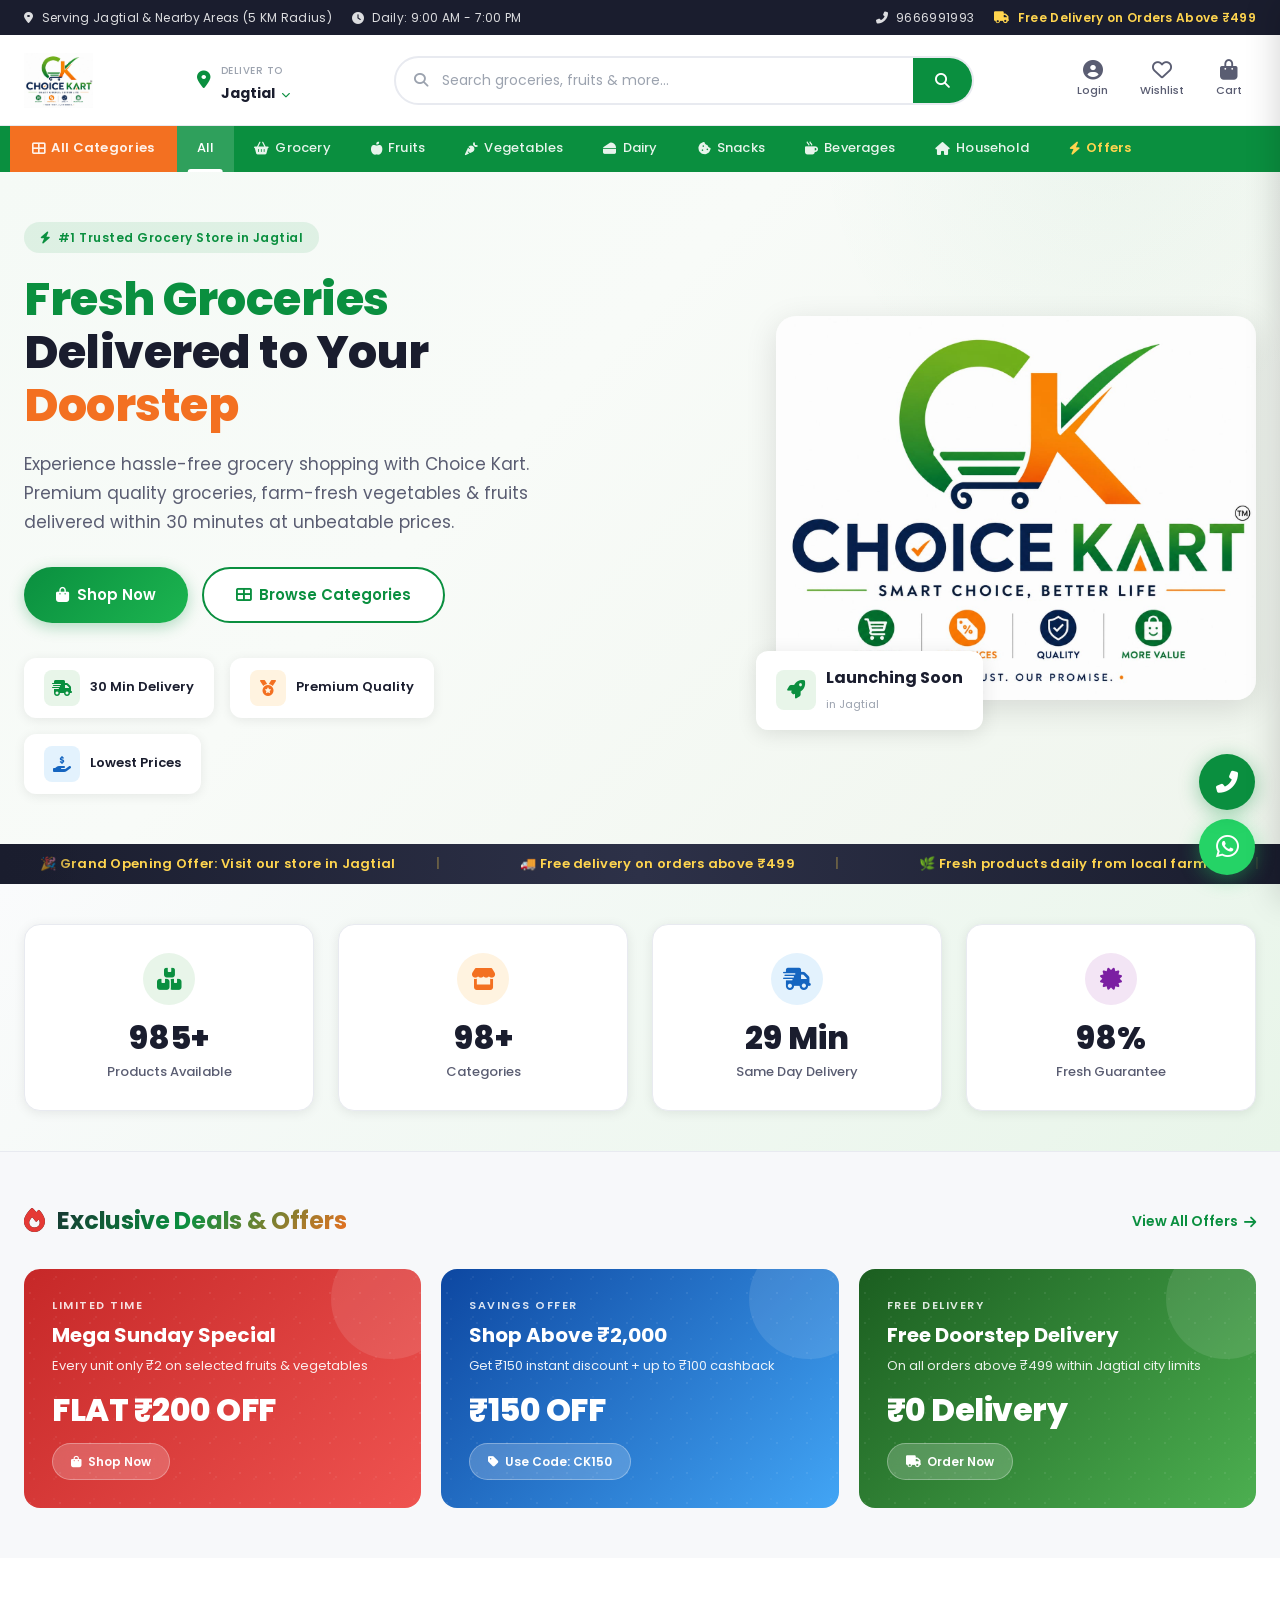
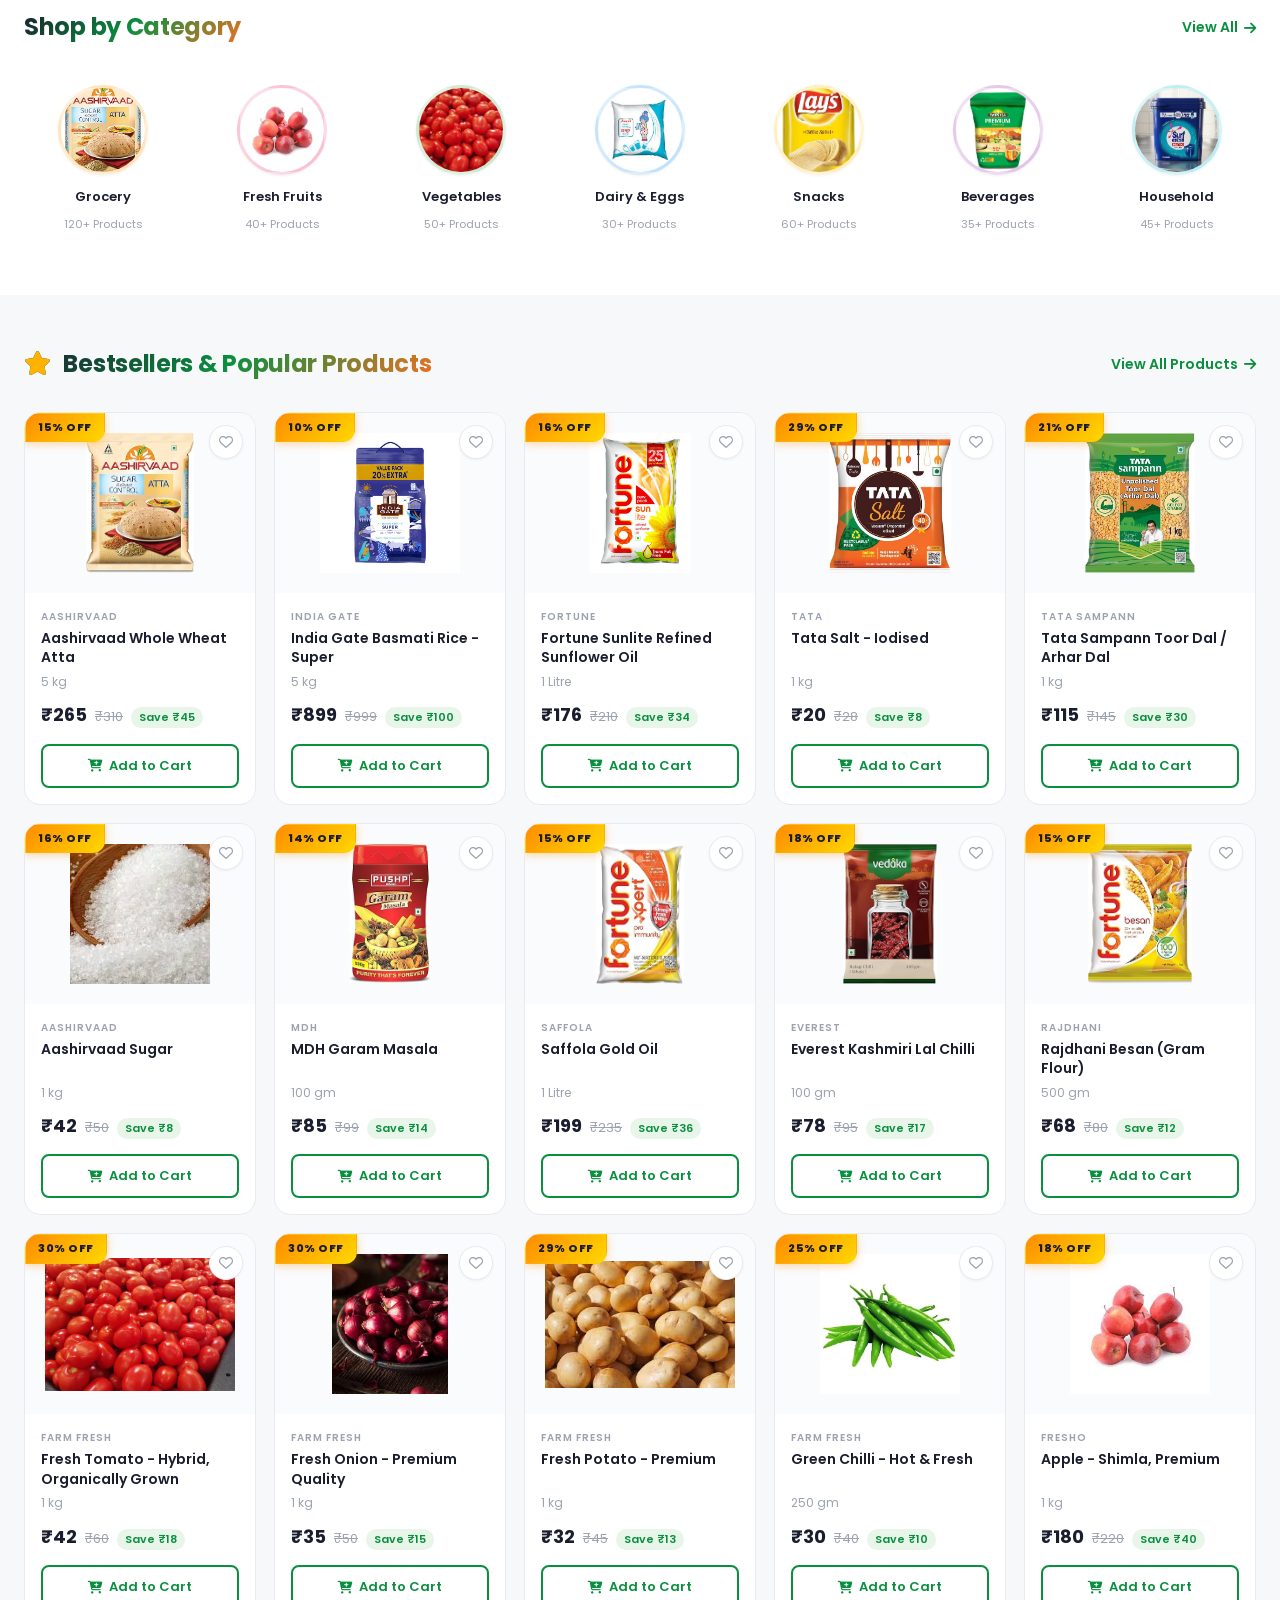
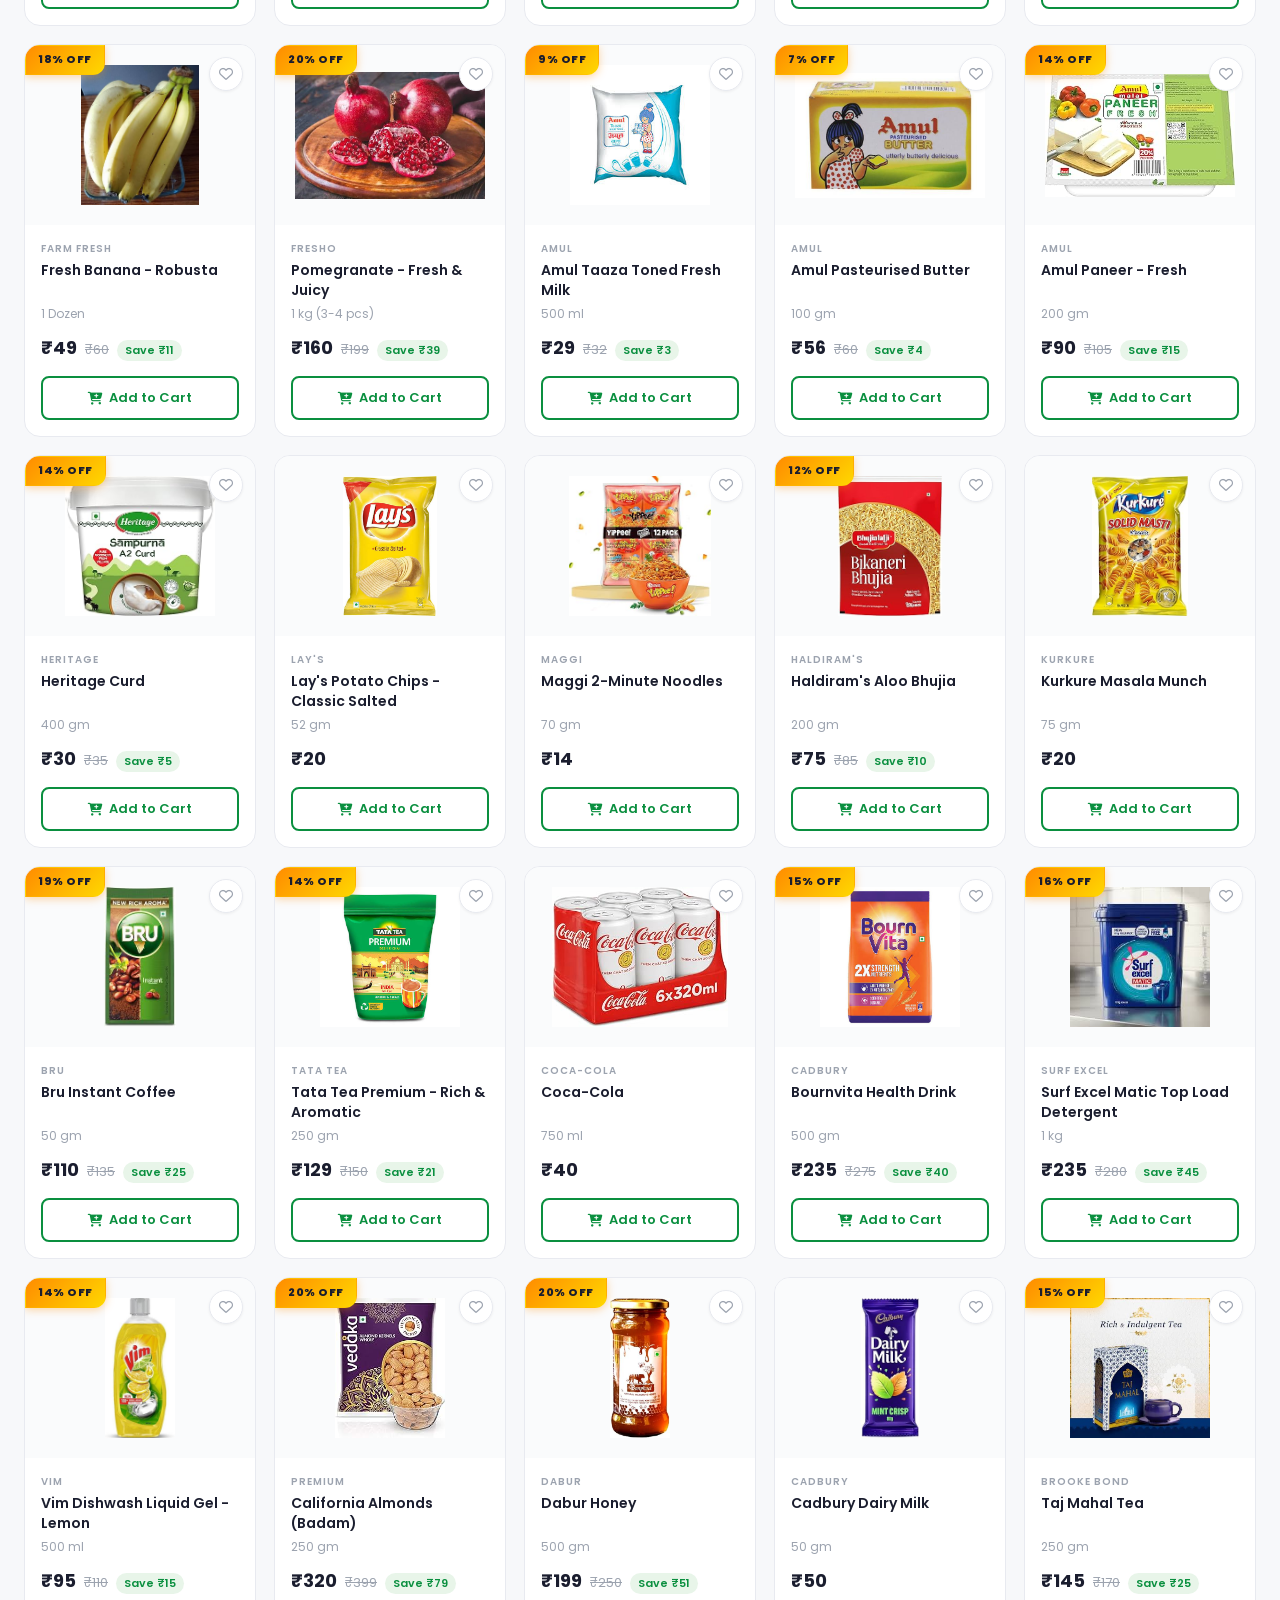
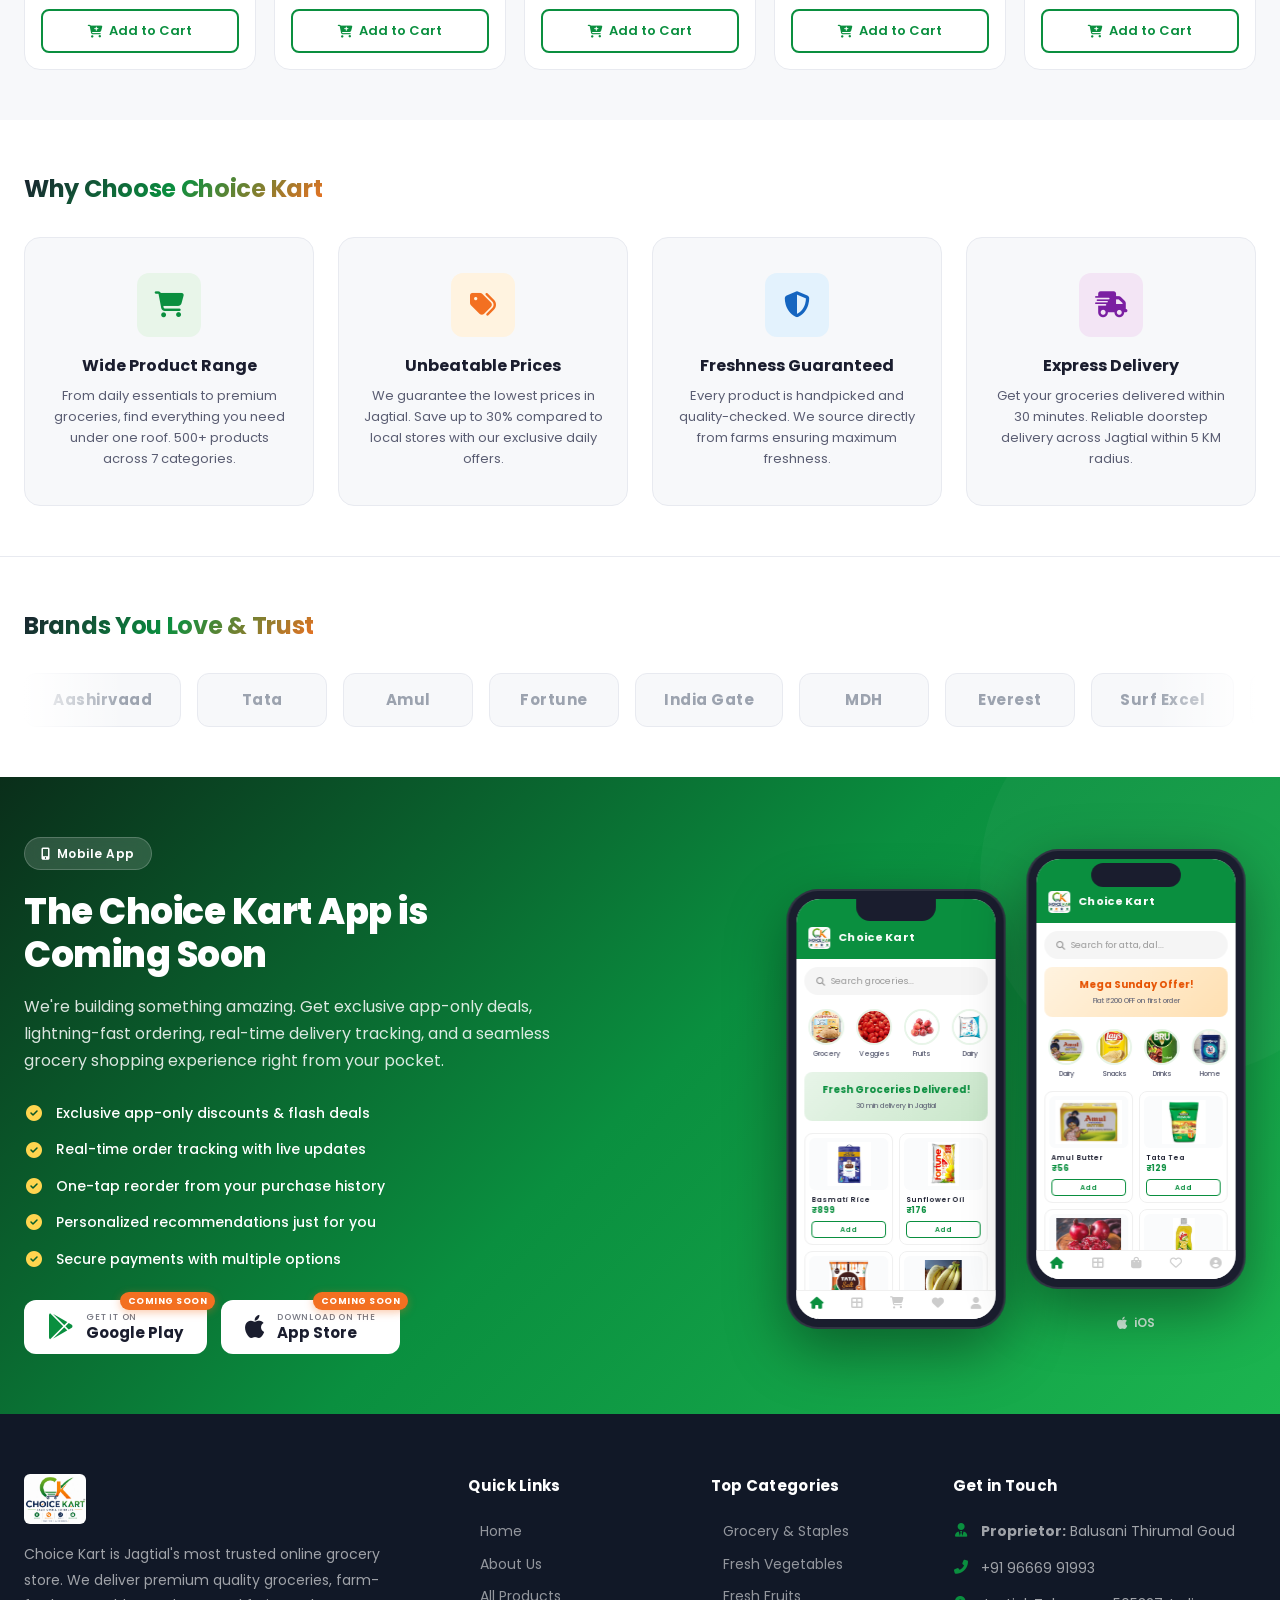
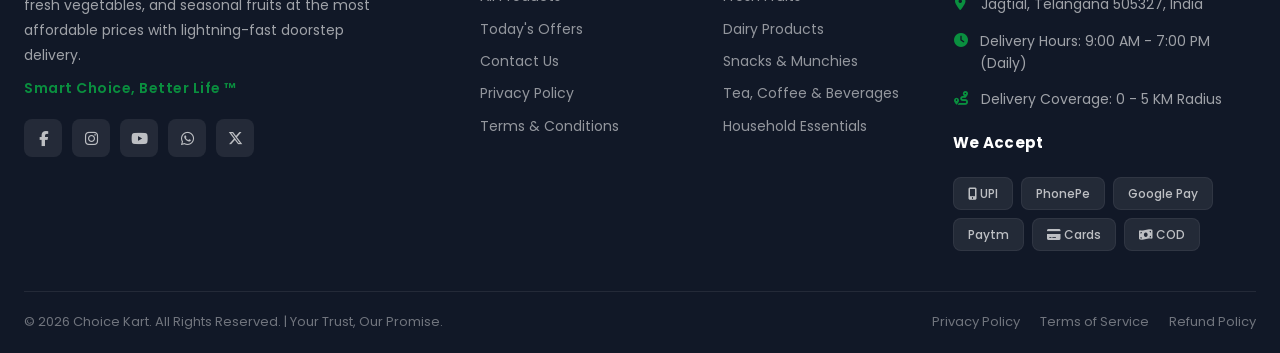
==== commit 9ae7eb8c: "Fix logo: use original logo.jpeg as-is, compact at 55px - Full logo image (CK + CHOICE KART + taglin" ====
--- a/index.html
+++ b/index.html
@@ -49,12 +49,7 @@
     <header class="header">
         <div class="container">
             <a href="index.html" class="logo">
-                <img src="assets/images/logo.jpeg" alt="CK" class="logo-img">
-            </a>
-
-            <a href="index.html" class="logo-brand">
-                <span class="brand-name"><span class="brand-choice">CHOICE</span> <span class="brand-kart">KART</span></span>
-                <span class="brand-tagline">Smart Choice, Better Life</span>
+                <img src="assets/images/logo.jpeg" alt="Choice Kart - Smart Choice, Better Life">
             </a>
 
             <div class="deliver-to">
--- a/css/style.css
+++ b/css/style.css
@@ -131,43 +131,9 @@
     flex-shrink: 0;
 }
 
-.logo .logo-img {
-    height: 90px;
-    width: 90px;
-    object-fit: cover;
-    object-position: left center;
-    clip-path: inset(5% 55% 30% 0%);
-    margin: -10px -30px -10px 0;
-}
-
-.logo-brand {
-    flex-shrink: 0;
-    display: flex;
-    flex-direction: column;
-    line-height: 1.15;
-    text-decoration: none;
-}
-
-.brand-name {
-    font-size: 22px;
-    font-weight: 800;
-    letter-spacing: 0.5px;
-}
-
-.brand-choice {
-    color: #1A1D2E;
-}
-
-.brand-kart {
-    color: #0A8F3F;
-}
-
-.brand-tagline {
-    font-size: 9px;
-    color: var(--text-muted);
-    letter-spacing: 1.5px;
-    text-transform: uppercase;
-    font-weight: 500;
+.logo img {
+    height: 55px;
+    width: auto;
 }
 
 /* Deliver To */
@@ -1984,8 +1950,7 @@
     .mobile-menu-btn { display: block; }
     .header .container { flex-wrap: wrap; gap: 10px; }
     .deliver-to { display: none; }
-    .logo .logo-img { height: 70px; width: 70px; }
-    .logo-brand { display: none; }
+    .logo img { height: 45px; }
     .search-bar { order: 3; max-width: 100%; flex: 0 0 100%; }
     .header-actions { gap: 2px; }
     .header-action span:not(.badge) { display: none; }
@@ -2392,17 +2357,8 @@
 }
 
 /* ===== HEADER SHRINK ON SCROLL ===== */
-.header.header-shrink .logo .logo-img {
-    height: 70px;
-    width: 70px;
-}
-
-.header.header-shrink .brand-name {
-    font-size: 18px;
-}
-
-.header.header-shrink .brand-tagline {
-    font-size: 8px;
+.header.header-shrink .logo img {
+    height: 42px;
 }
 
 .header.header-shrink .container {
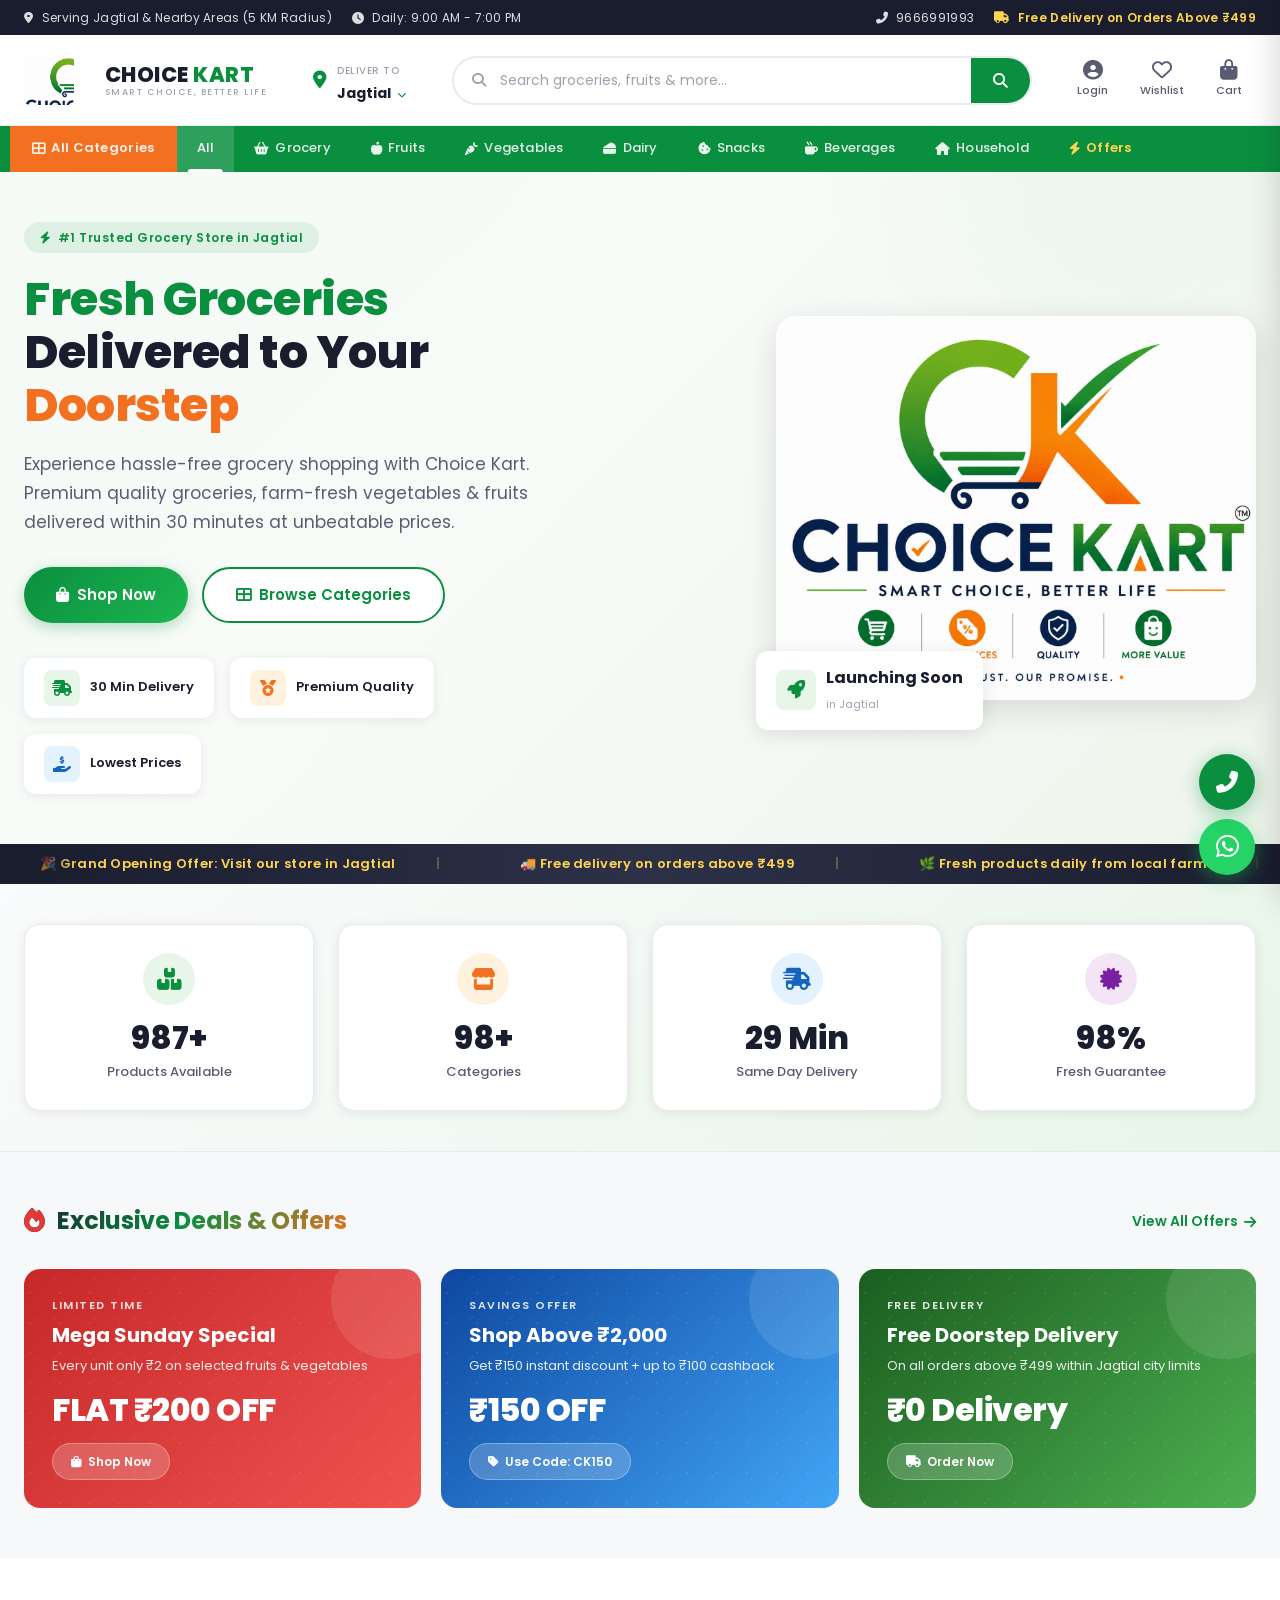
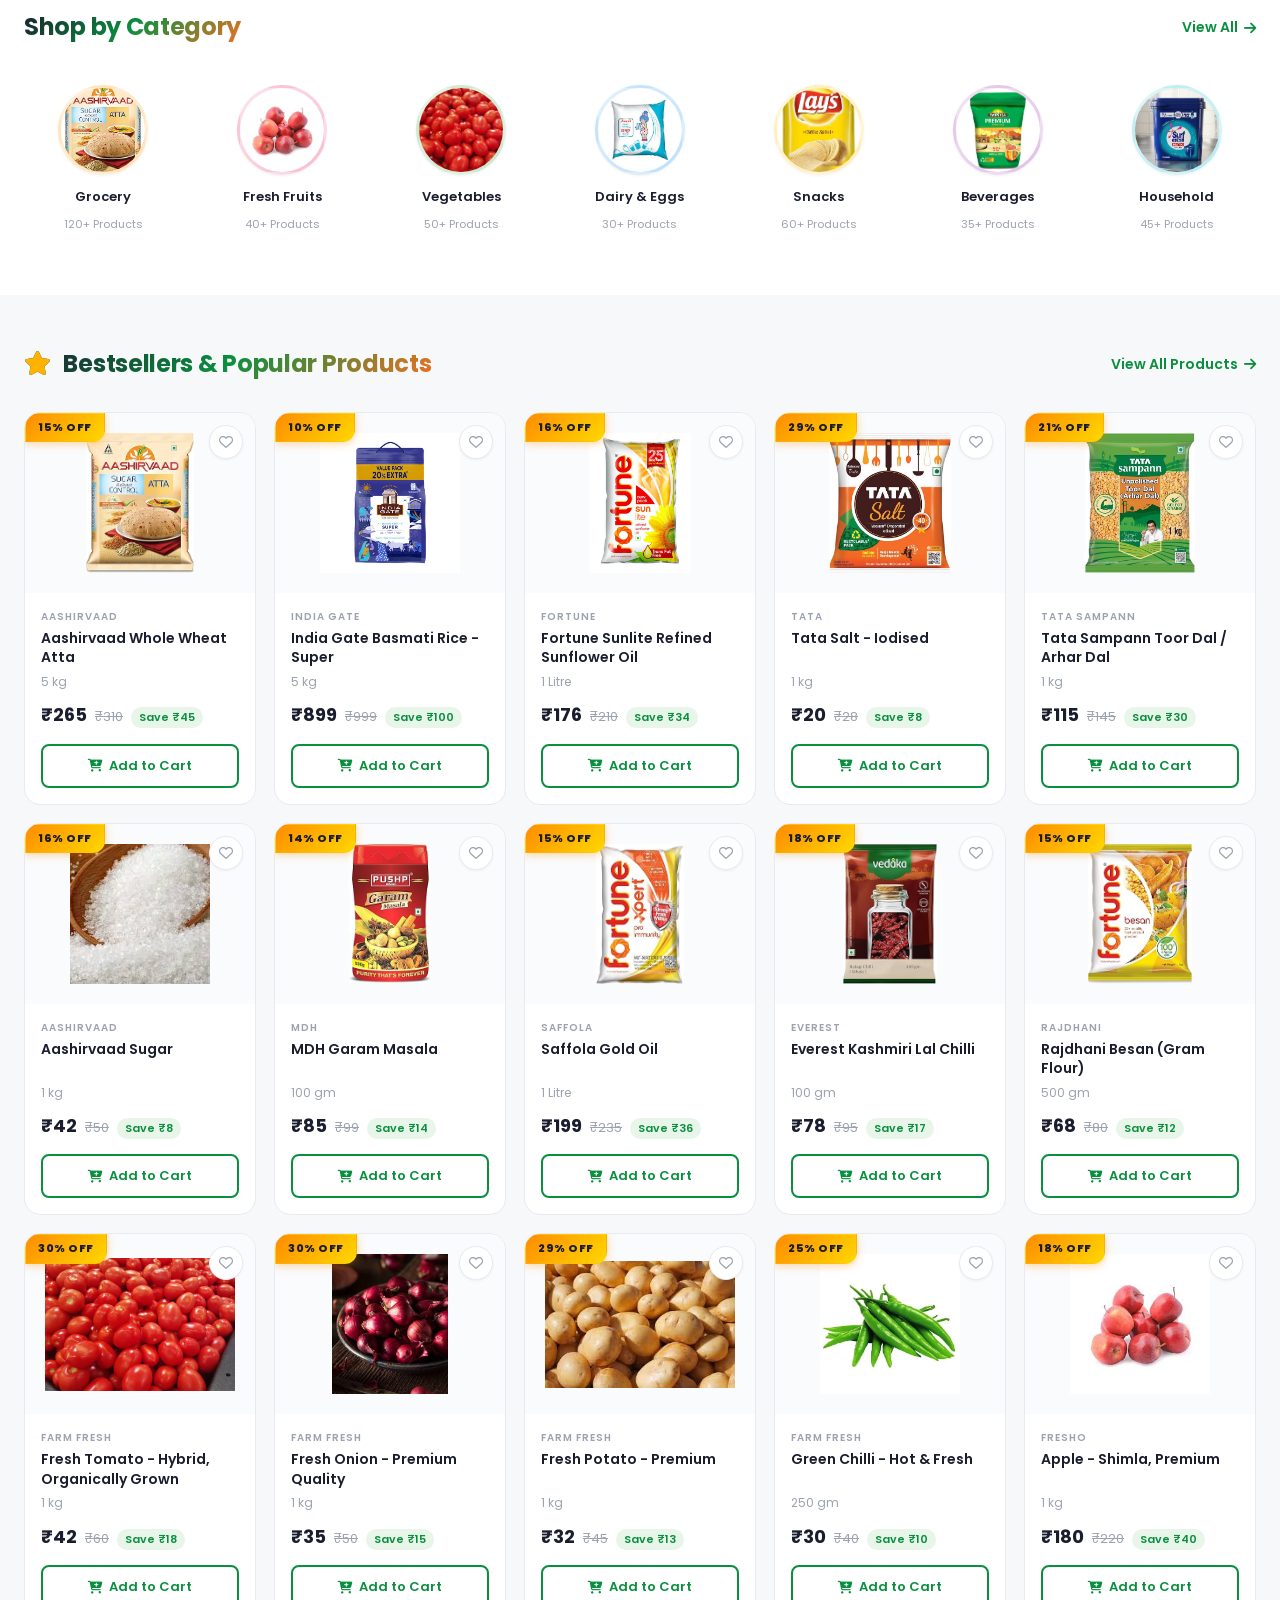
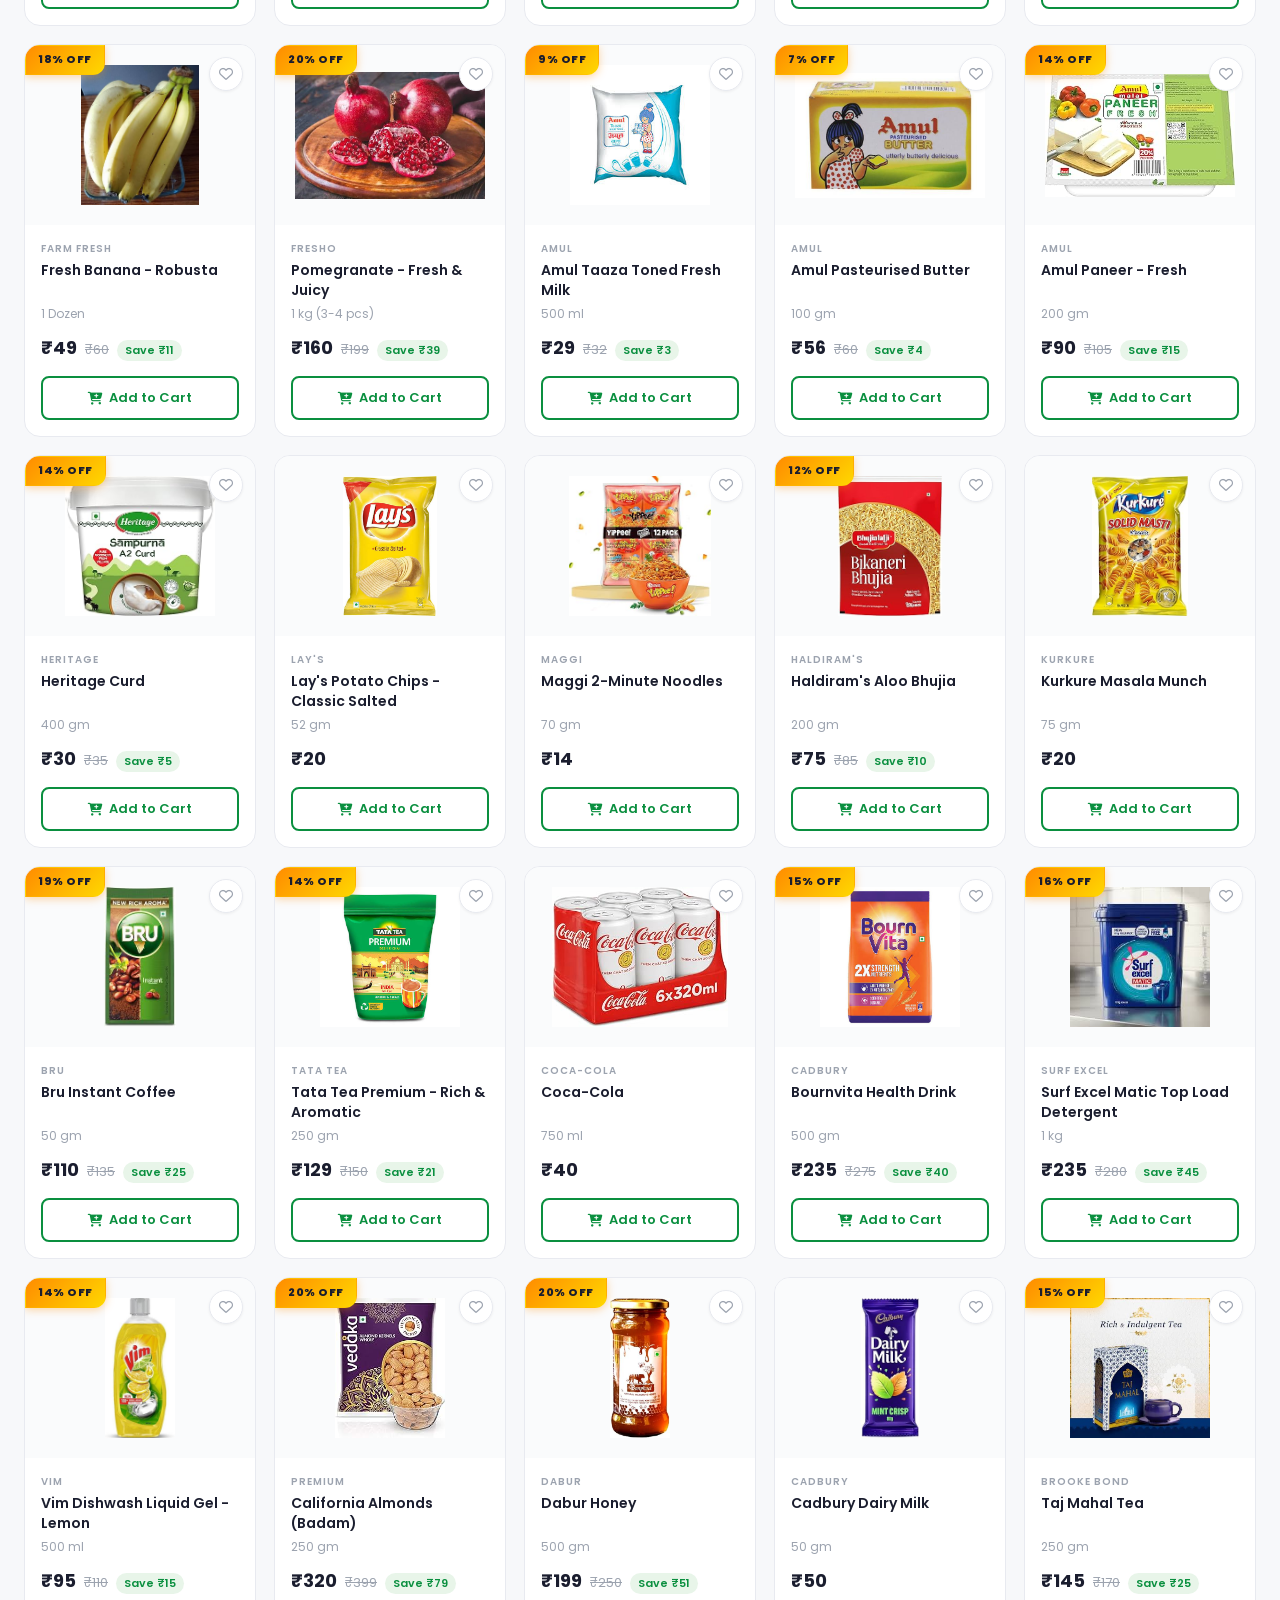
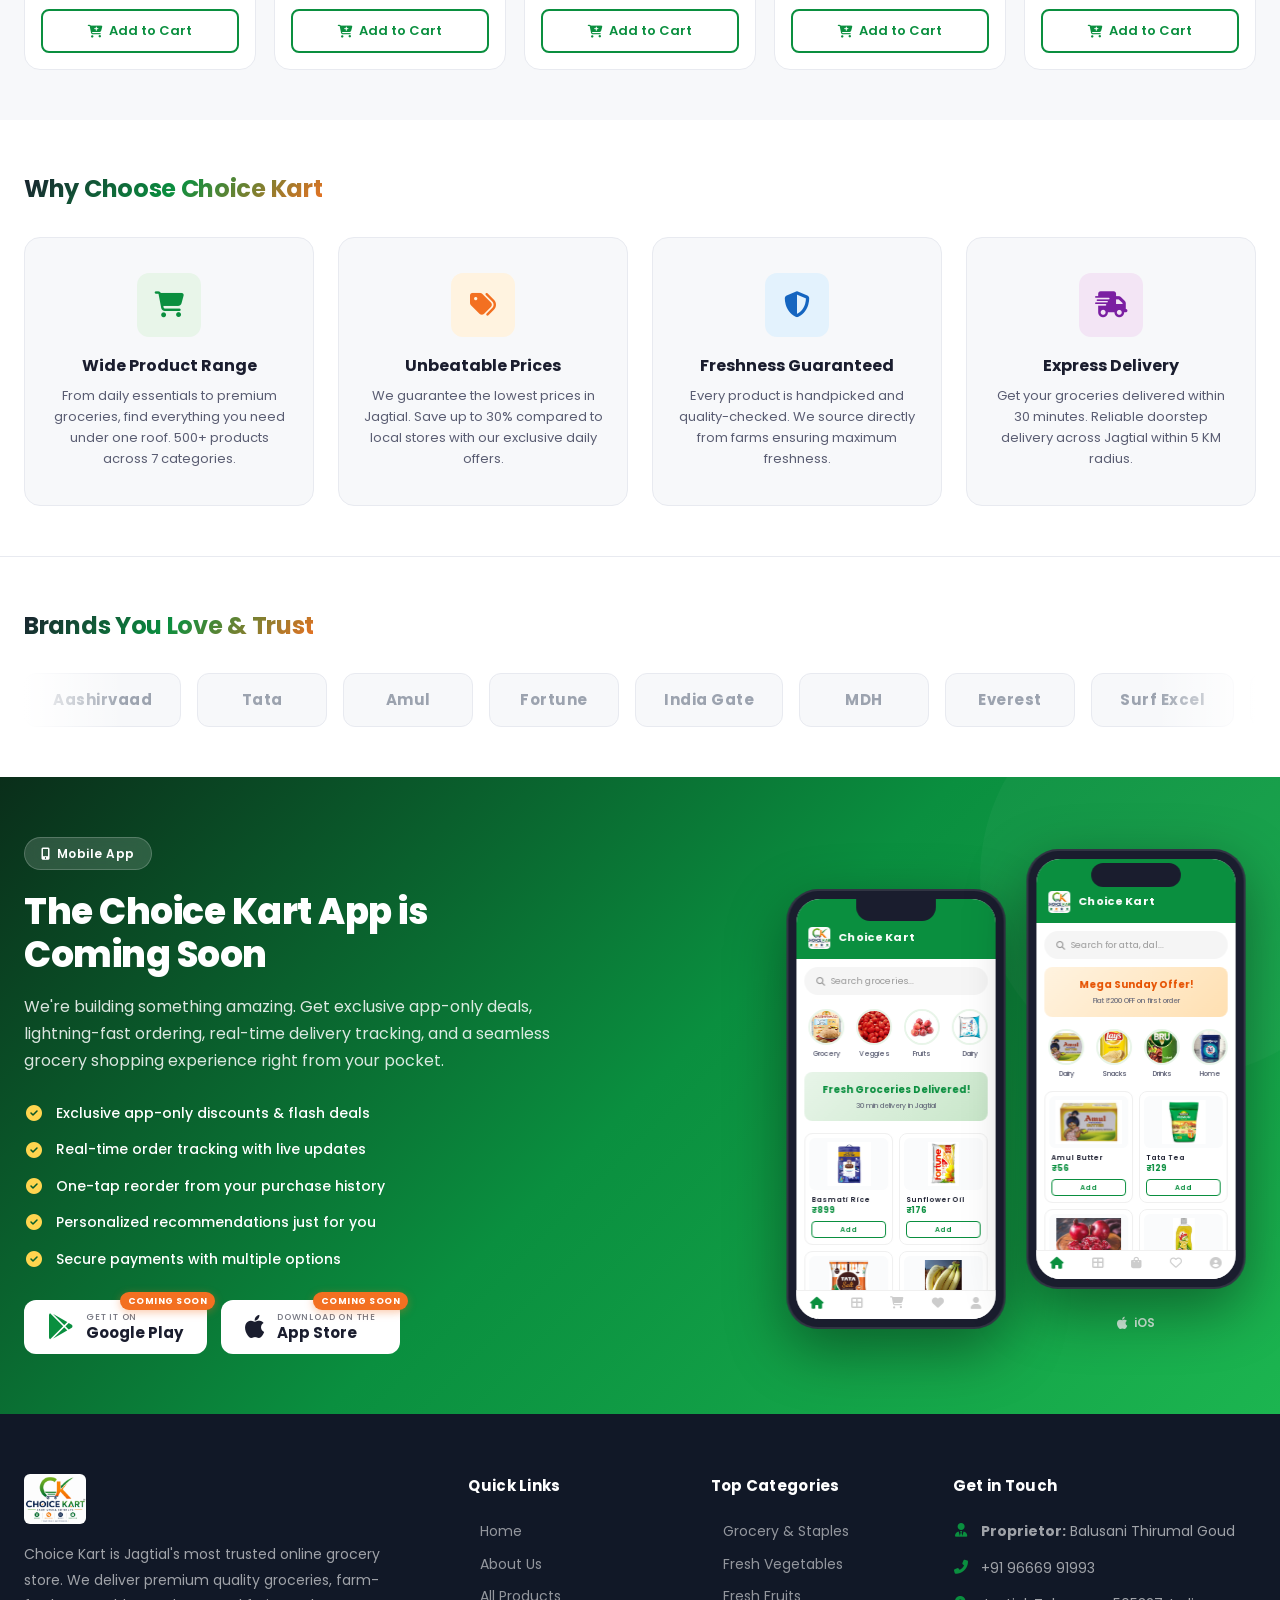
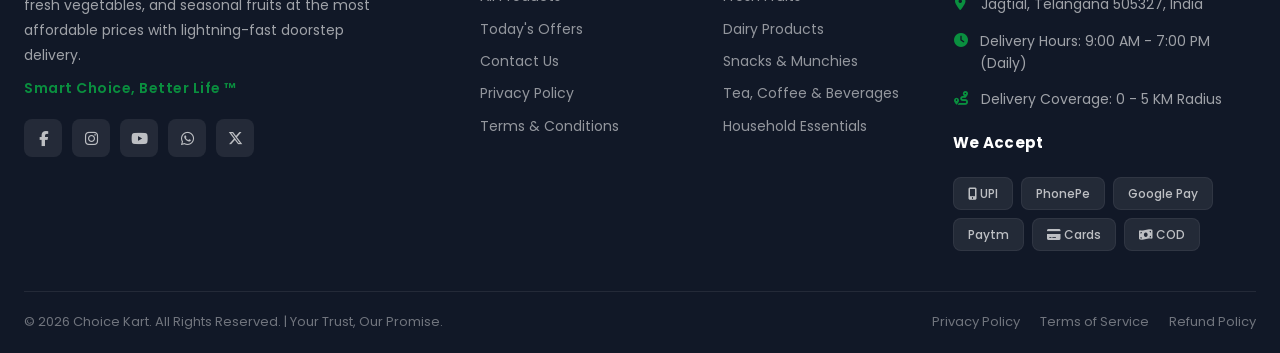
==== commit 5a1dfeea: "Header: CK icon (cropped) + CHOICE KART text + Deliver to + Search - CK cart icon cropped from logo." ====
--- a/index.html
+++ b/index.html
@@ -49,7 +49,12 @@
     <header class="header">
         <div class="container">
             <a href="index.html" class="logo">
-                <img src="assets/images/logo.jpeg" alt="Choice Kart - Smart Choice, Better Life">
+                <div class="ck-icon"><img src="assets/images/logo.jpeg" alt="CK"></div>
+            </a>
+
+            <a href="index.html" class="brand-text">
+                <span class="bt-name"><span class="bt-choice">CHOICE</span> <span class="bt-kart">KART</span></span>
+                <span class="bt-tag">Smart Choice, Better Life</span>
             </a>
 
             <div class="deliver-to">
--- a/css/style.css
+++ b/css/style.css
@@ -131,9 +131,48 @@
     flex-shrink: 0;
 }
 
-.logo img {
-    height: 55px;
-    width: auto;
+/* CK icon cropped from logo.jpeg - shows only the cart icon */
+.ck-icon {
+    width: 50px;
+    height: 50px;
+    overflow: hidden;
+    border-radius: 6px;
+    position: relative;
+}
+
+.ck-icon img {
+    position: absolute;
+    top: -5%;
+    left: -5%;
+    width: 220%;
+    height: auto;
+    max-width: none;
+}
+
+/* CHOICE KART text */
+.brand-text {
+    flex-shrink: 0;
+    display: flex;
+    flex-direction: column;
+    line-height: 1.15;
+    text-decoration: none;
+}
+
+.bt-name {
+    font-size: 21px;
+    font-weight: 800;
+    letter-spacing: 0.5px;
+}
+
+.bt-choice { color: #1A1D2E; }
+.bt-kart { color: #0A8F3F; }
+
+.bt-tag {
+    font-size: 9px;
+    color: var(--text-muted);
+    letter-spacing: 1.5px;
+    text-transform: uppercase;
+    font-weight: 500;
 }
 
 /* Deliver To */
@@ -1950,7 +1989,8 @@
     .mobile-menu-btn { display: block; }
     .header .container { flex-wrap: wrap; gap: 10px; }
     .deliver-to { display: none; }
-    .logo img { height: 45px; }
+    .ck-icon { width: 40px; height: 40px; }
+    .brand-text { display: none; }
     .search-bar { order: 3; max-width: 100%; flex: 0 0 100%; }
     .header-actions { gap: 2px; }
     .header-action span:not(.badge) { display: none; }
@@ -2357,9 +2397,13 @@
 }
 
 /* ===== HEADER SHRINK ON SCROLL ===== */
-.header.header-shrink .logo img {
-    height: 42px;
-}
+.header.header-shrink .ck-icon {
+    width: 40px;
+    height: 40px;
+}
+
+.header.header-shrink .bt-name { font-size: 18px; }
+.header.header-shrink .bt-tag { font-size: 8px; }
 
 .header.header-shrink .container {
     padding-top: 8px;
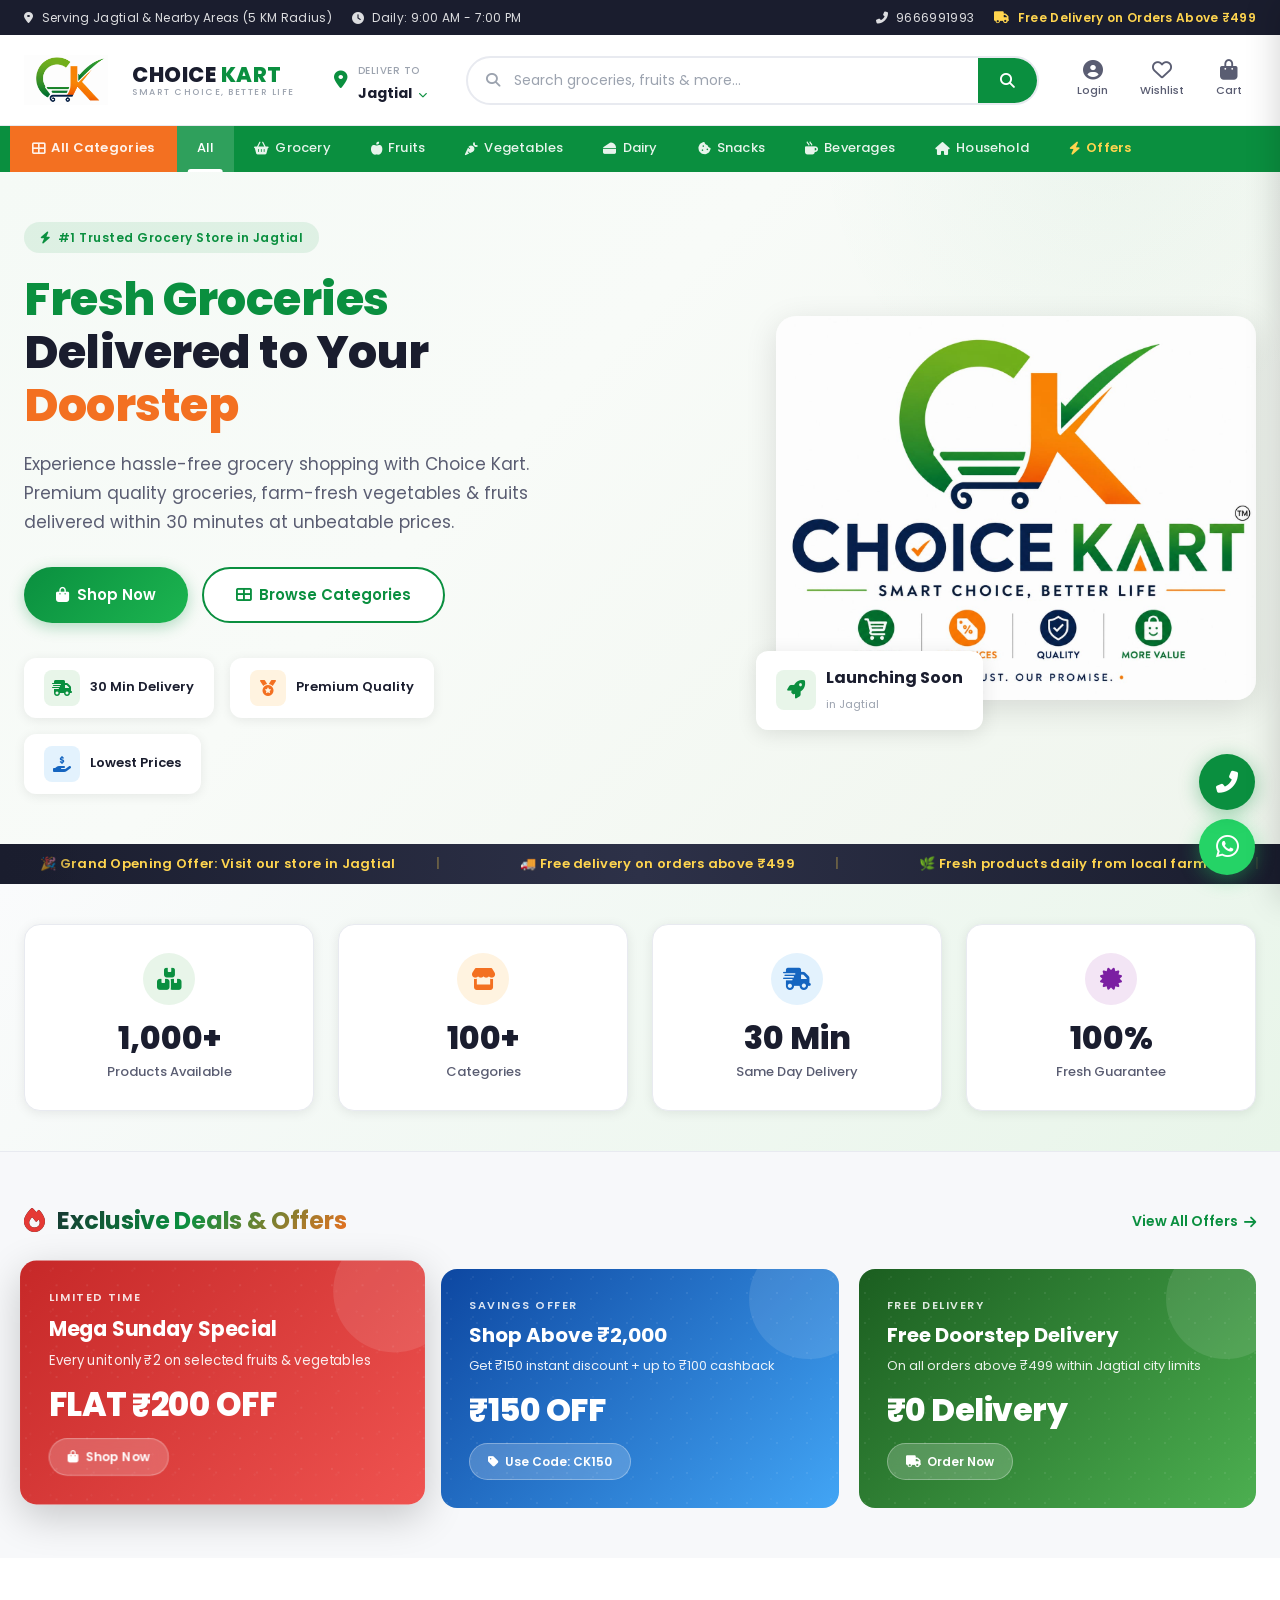
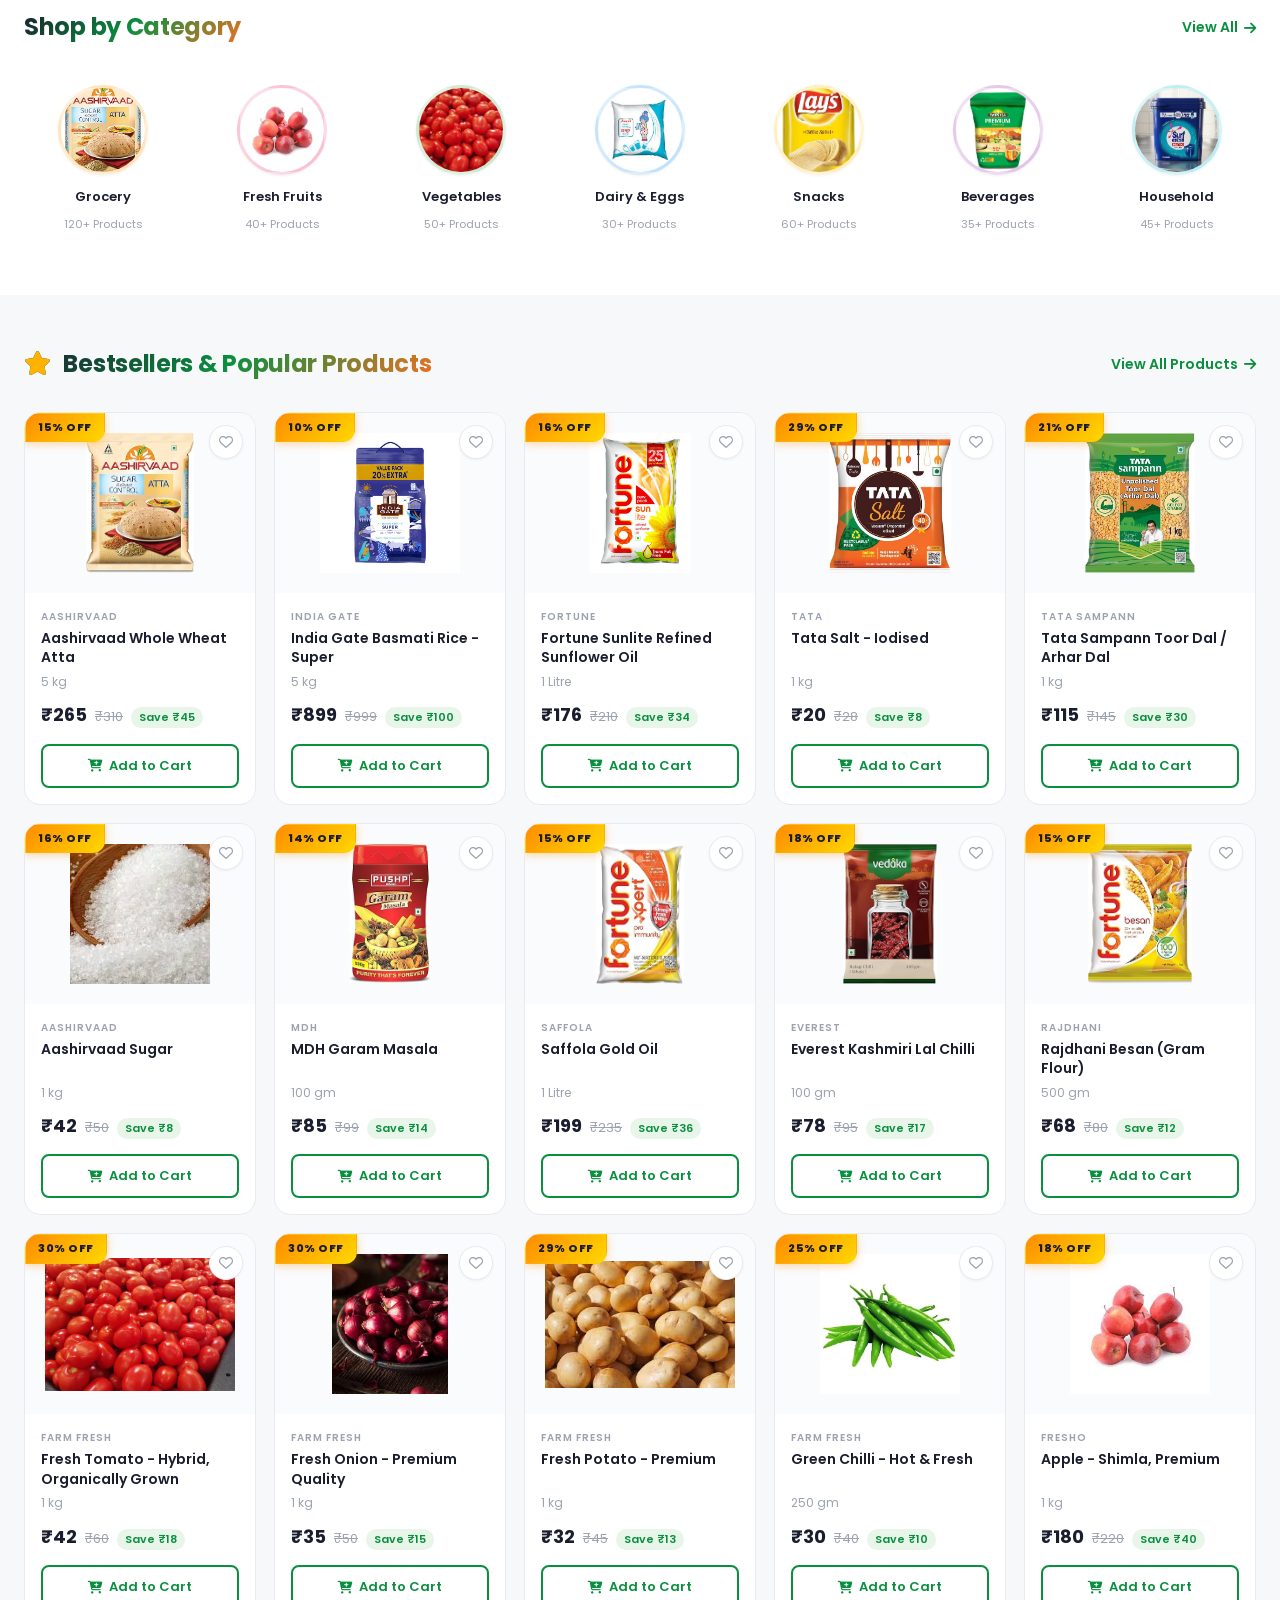
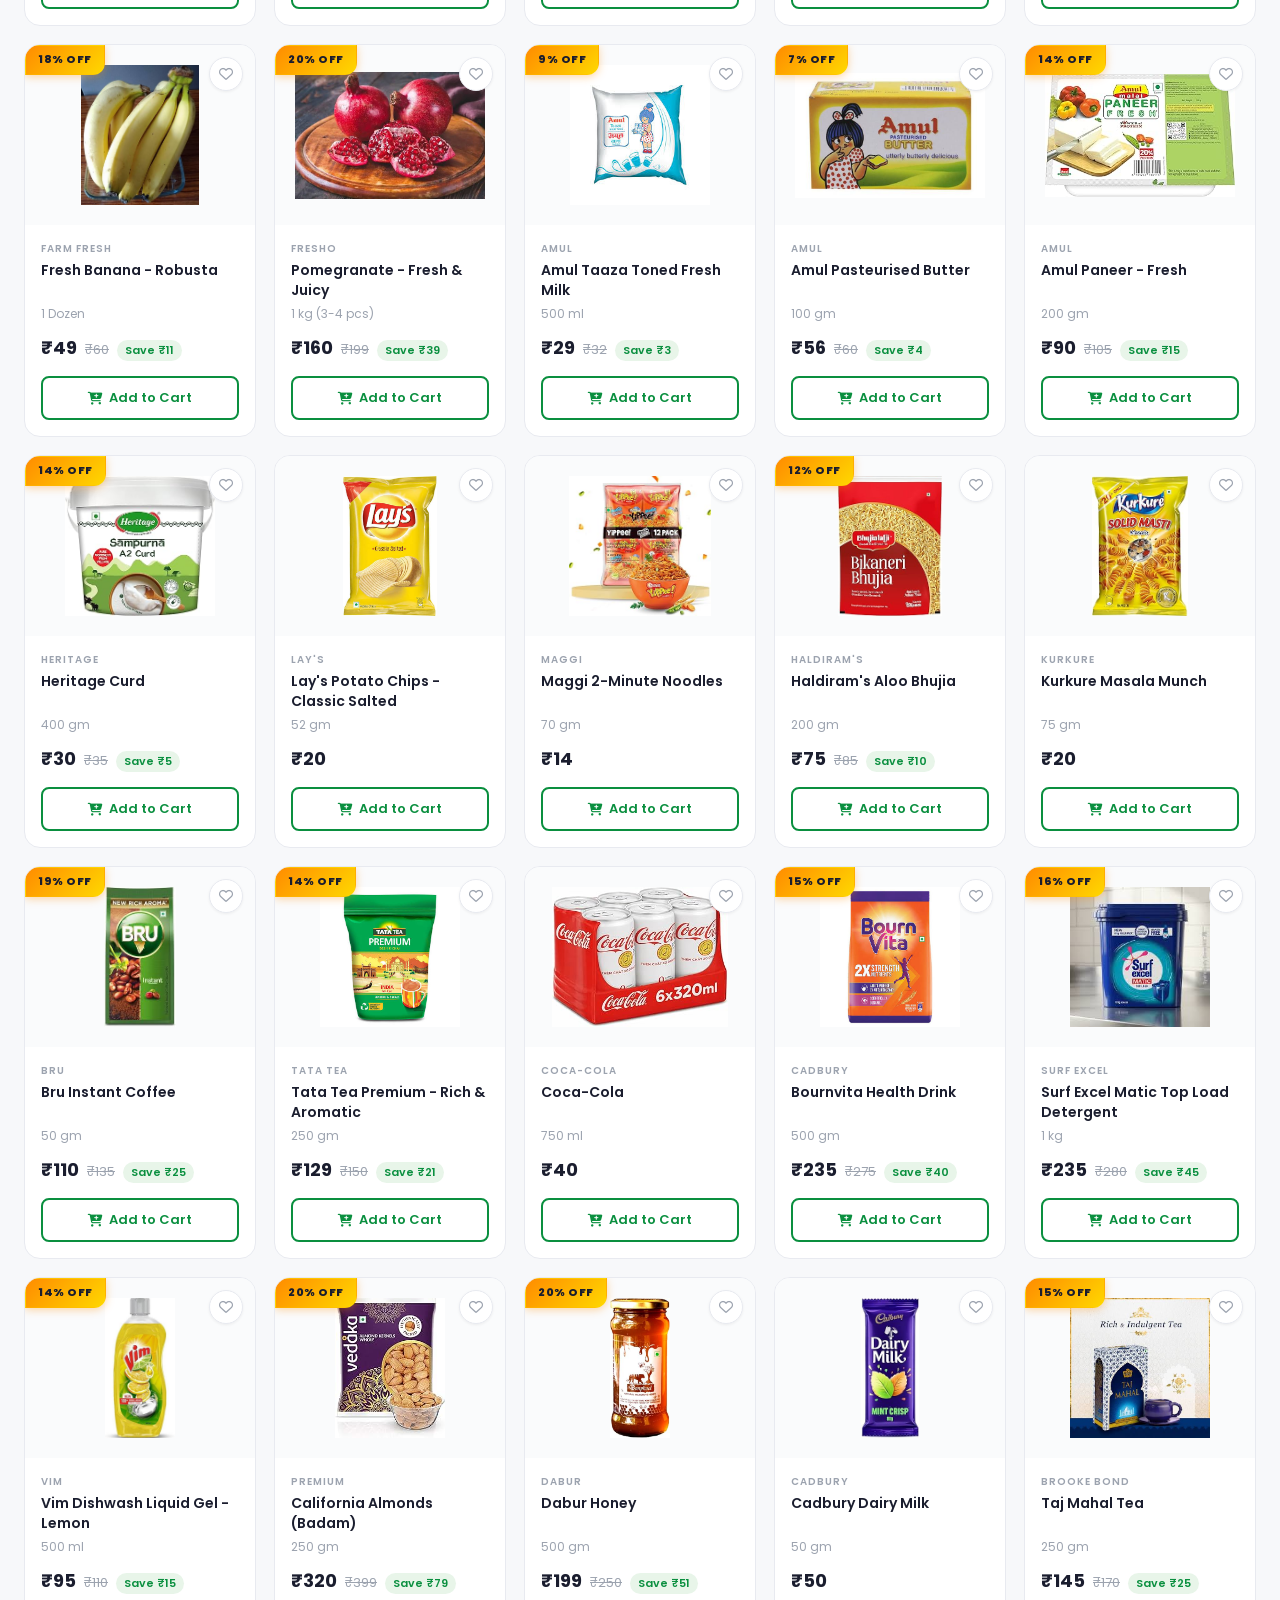
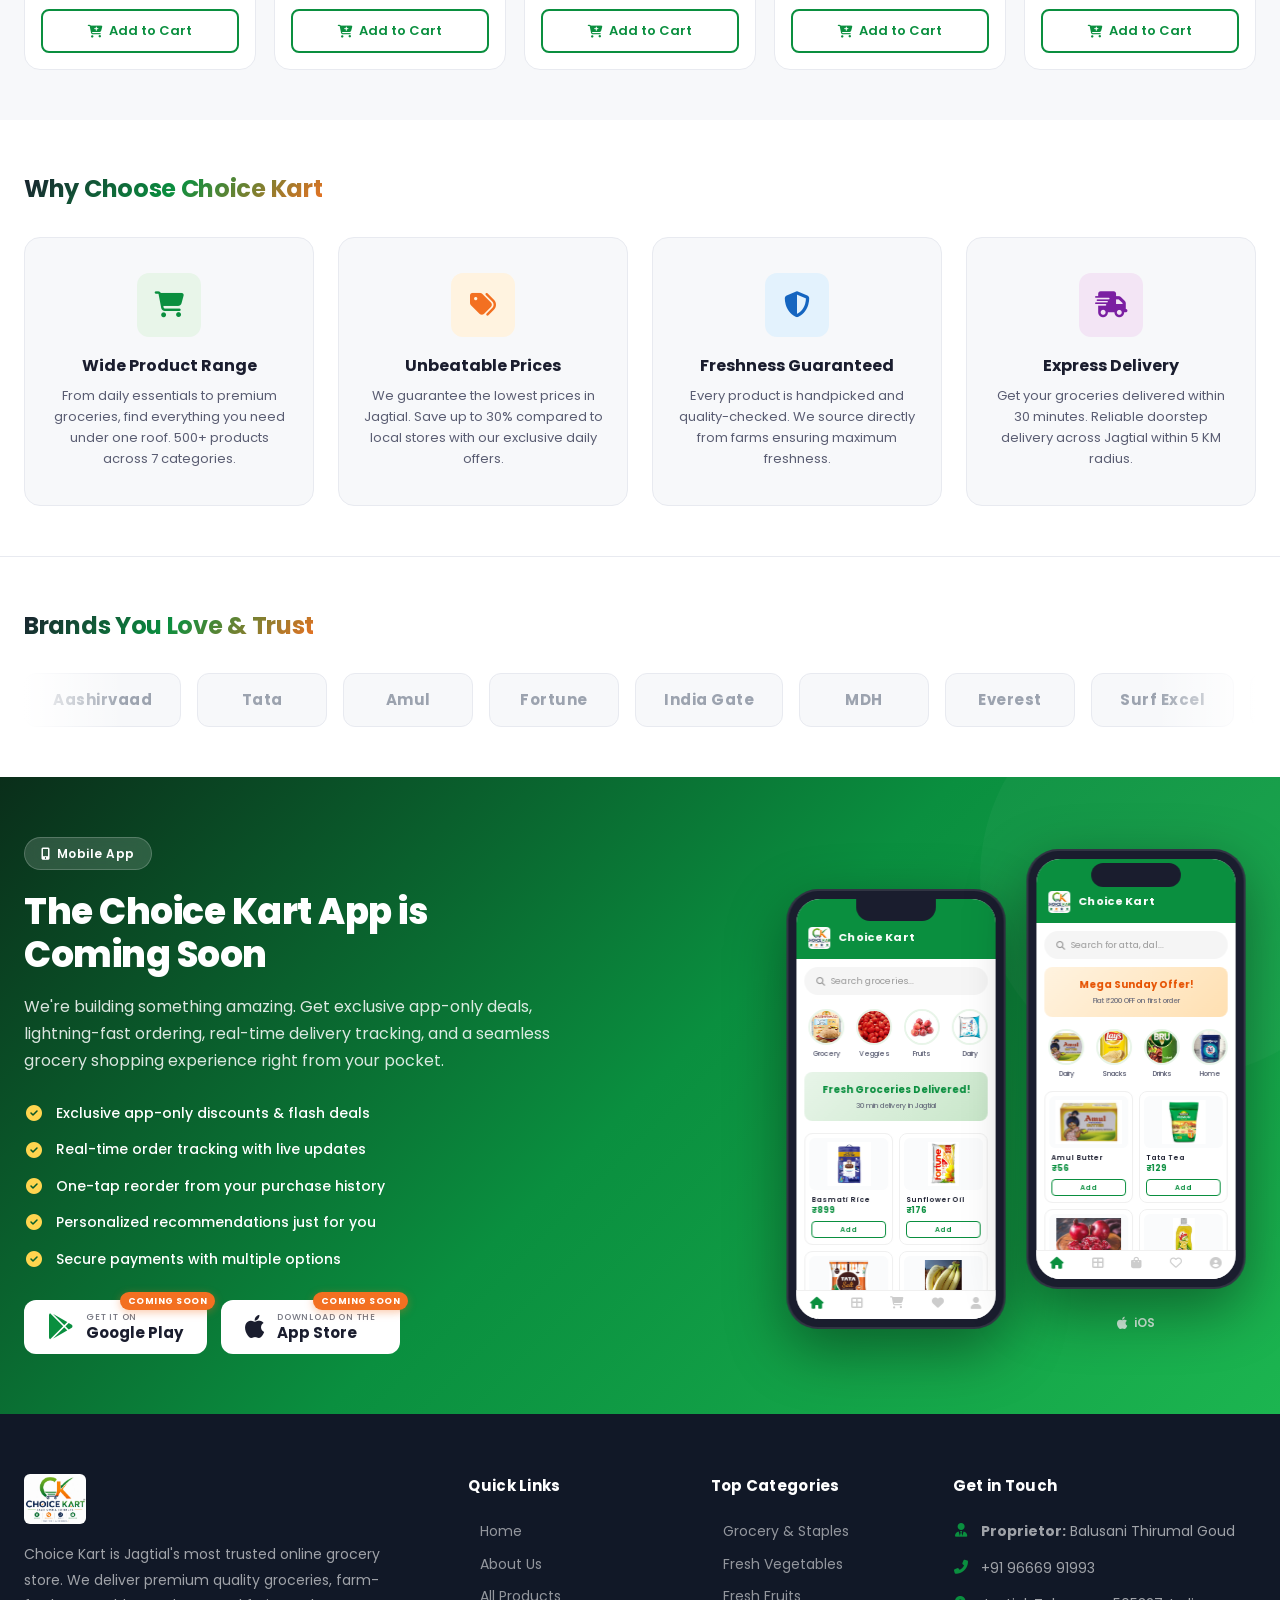
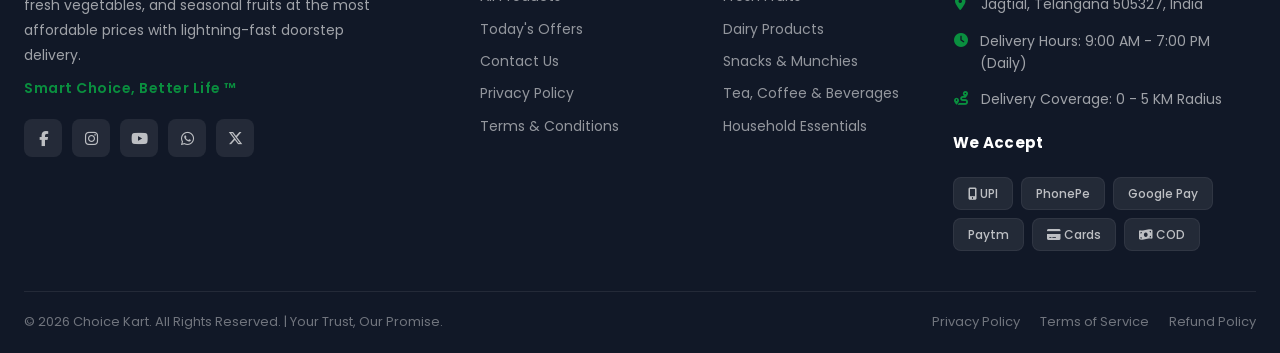
==== commit 58d9bf19: "Use clean CK icon screenshot as header logo - Saved cropped CK cart icon as ck-icon.png - No more CS" ====
--- a/index.html
+++ b/index.html
@@ -49,7 +49,7 @@
     <header class="header">
         <div class="container">
             <a href="index.html" class="logo">
-                <div class="ck-icon"><img src="assets/images/logo.jpeg" alt="CK"></div>
+                <img src="assets/images/ck-icon.png" alt="CK" class="ck-icon">
             </a>
 
             <a href="index.html" class="brand-text">
--- a/css/style.css
+++ b/css/style.css
@@ -131,22 +131,9 @@
     flex-shrink: 0;
 }
 
-/* CK icon cropped from logo.jpeg - shows only the cart icon */
 .ck-icon {
-    width: 50px;
     height: 50px;
-    overflow: hidden;
-    border-radius: 6px;
-    position: relative;
-}
-
-.ck-icon img {
-    position: absolute;
-    top: -5%;
-    left: -5%;
-    width: 220%;
-    height: auto;
-    max-width: none;
+    width: auto;
 }
 
 /* CHOICE KART text */
@@ -1989,7 +1976,7 @@
     .mobile-menu-btn { display: block; }
     .header .container { flex-wrap: wrap; gap: 10px; }
     .deliver-to { display: none; }
-    .ck-icon { width: 40px; height: 40px; }
+    .ck-icon { height: 38px; }
     .brand-text { display: none; }
     .search-bar { order: 3; max-width: 100%; flex: 0 0 100%; }
     .header-actions { gap: 2px; }
@@ -2398,8 +2385,7 @@
 
 /* ===== HEADER SHRINK ON SCROLL ===== */
 .header.header-shrink .ck-icon {
-    width: 40px;
-    height: 40px;
+    height: 38px;
 }
 
 .header.header-shrink .bt-name { font-size: 18px; }
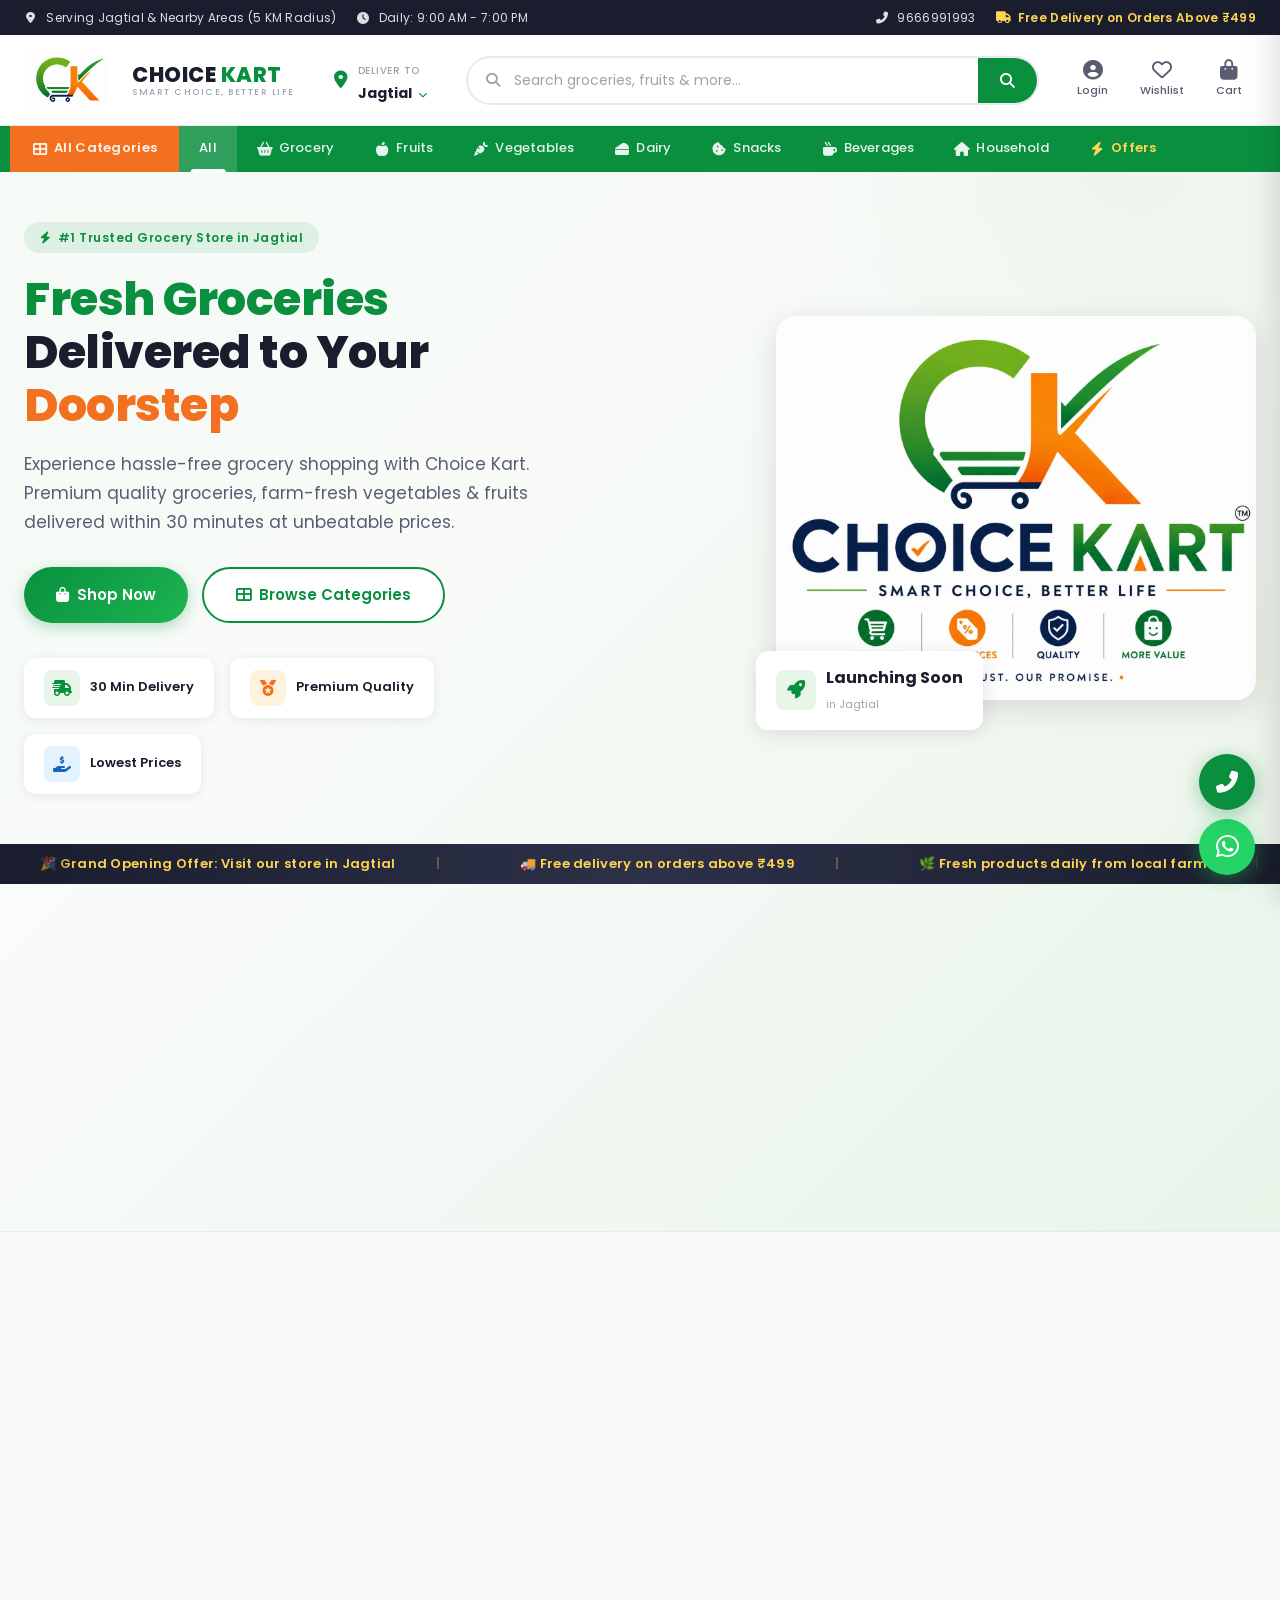
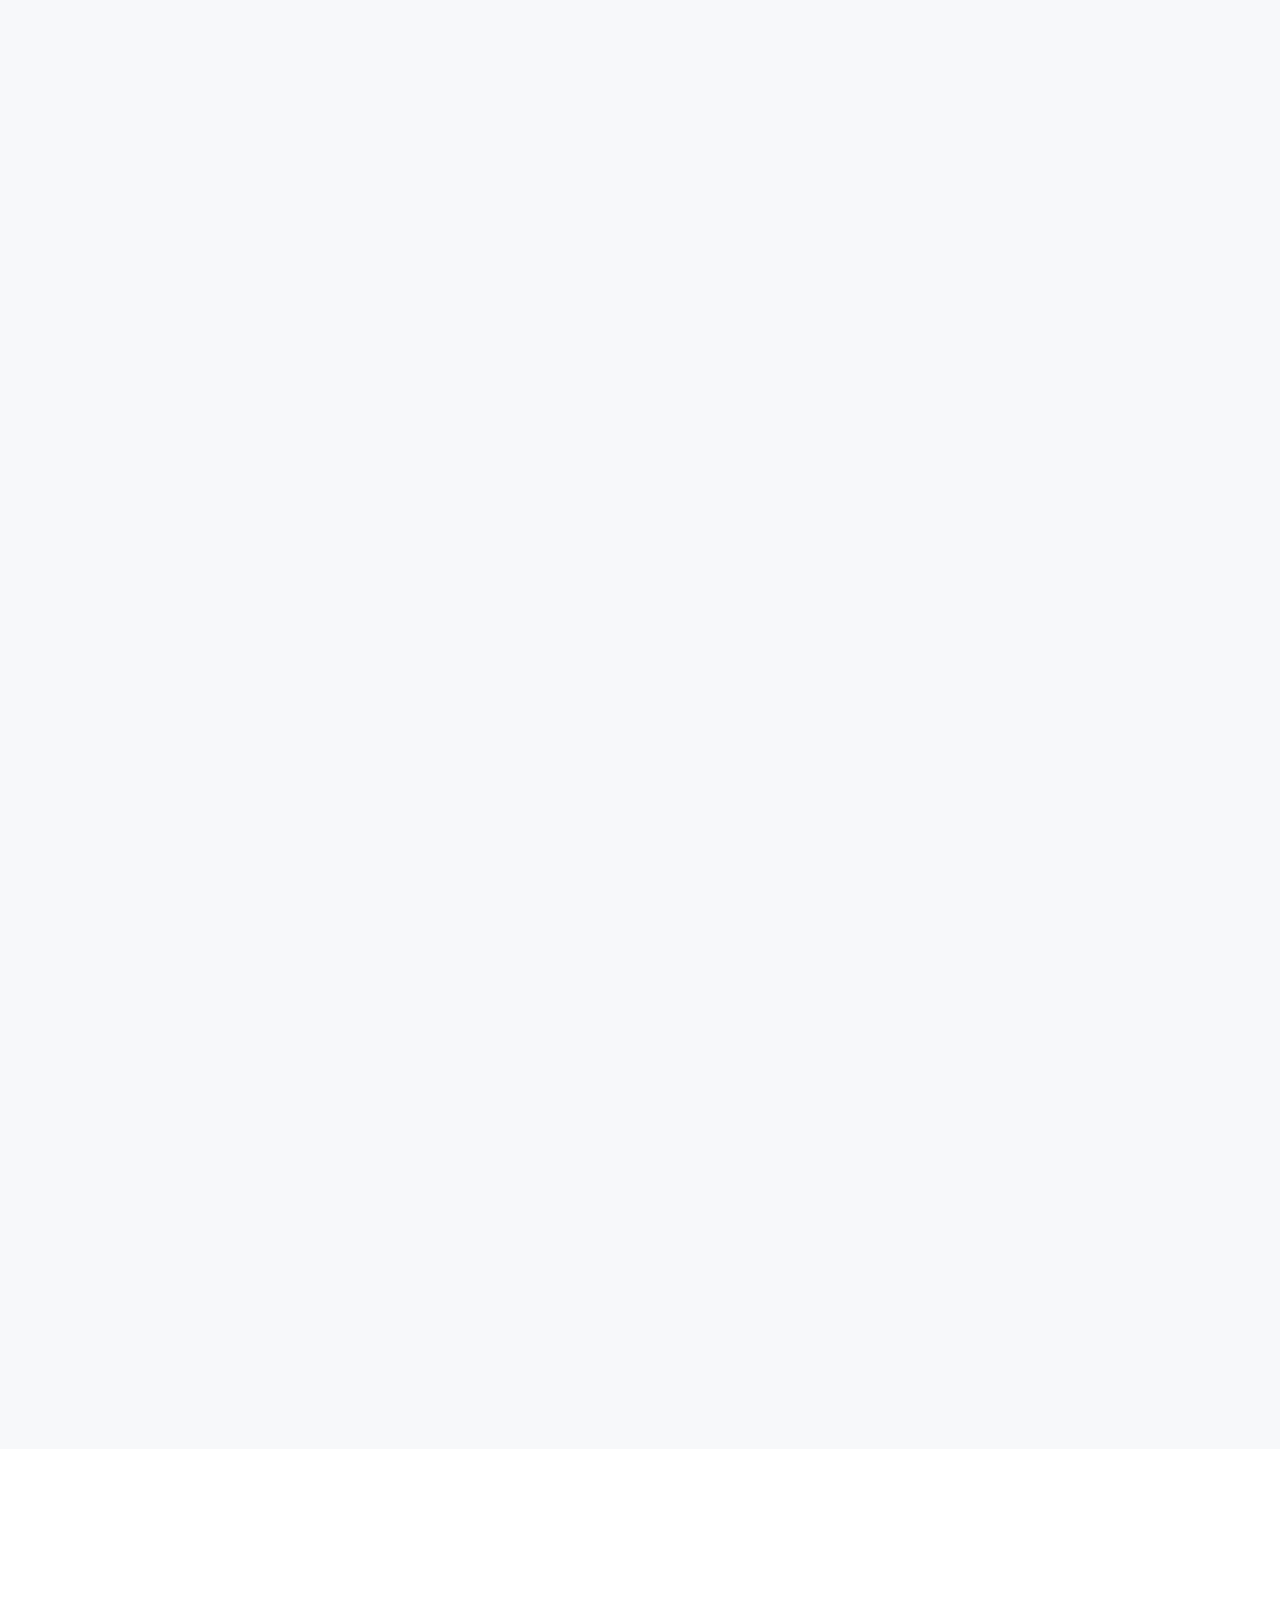
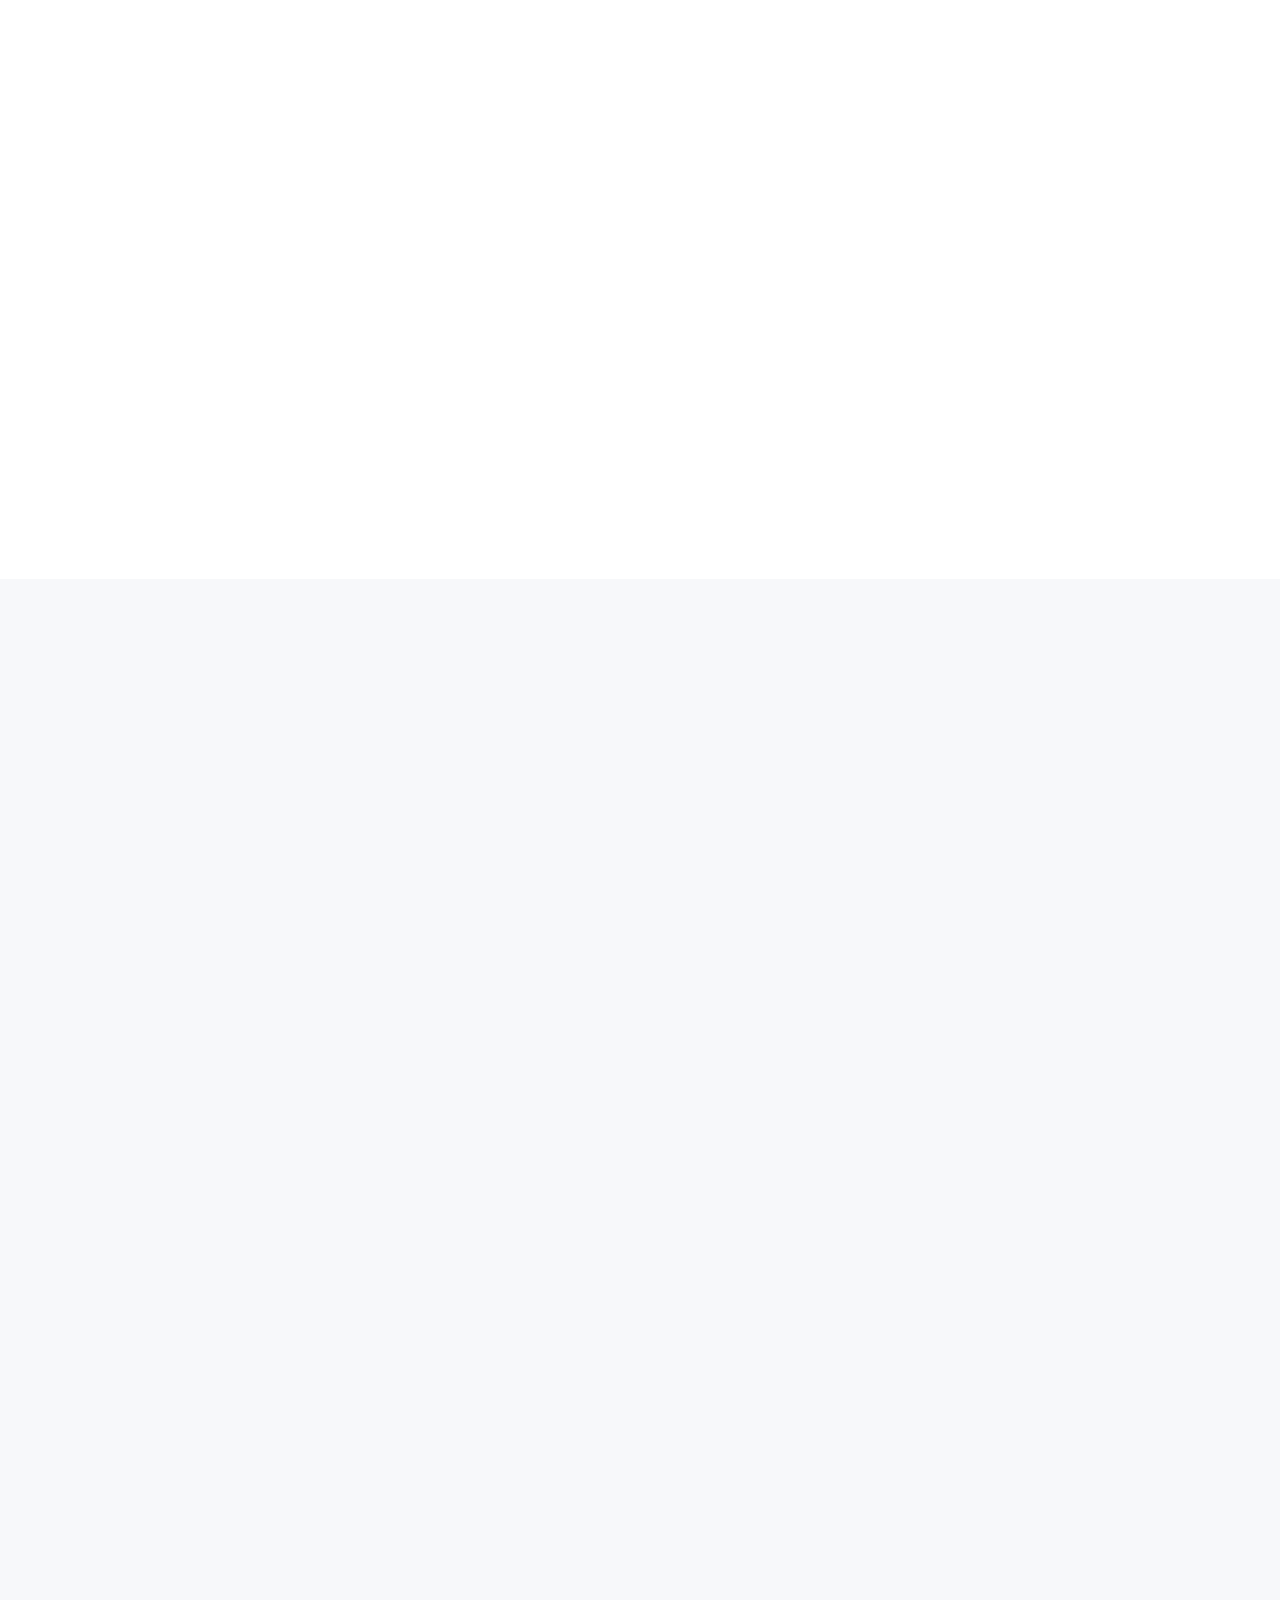
==== commit c2a2c9b5: "Premium polish: icons, typography, padding, performance, accessibility Icons: - Consistent sizing ac" ====
--- a/index.html
+++ b/index.html
@@ -18,12 +18,15 @@
     <!-- Favicon -->
     <link rel="icon" type="image/jpeg" href="assets/images/logo.jpeg">
 
+    <!-- Preconnect for performance -->
+    <link rel="preconnect" href="https://fonts.googleapis.com">
+    <link rel="preconnect" href="https://fonts.gstatic.com" crossorigin>
+    <link rel="preconnect" href="https://cdnjs.cloudflare.com" crossorigin>
+
     <!-- Font Awesome -->
     <link rel="stylesheet" href="https://cdnjs.cloudflare.com/ajax/libs/font-awesome/6.5.1/css/all.min.css">
 
-    <!-- Google Fonts -->
-    <link rel="preconnect" href="https://fonts.googleapis.com">
-    <link rel="preconnect" href="https://fonts.gstatic.com" crossorigin>
+    <!-- Google Fonts with font-display swap -->
     <link href="https://fonts.googleapis.com/css2?family=Poppins:wght@300;400;500;600;700;800;900&display=swap" rel="stylesheet">
 
     <!-- Stylesheet -->
@@ -145,7 +148,7 @@
                 </div>
             </div>
             <div class="hero-image">
-                <img src="assets/images/logo.jpeg" alt="Choice Kart - Fresh Groceries Delivered">
+                <img src="assets/images/logo.jpeg" alt="Choice Kart - Fresh Groceries Delivered" loading="lazy" decoding="async">
                 <div class="hero-stats">
                     <div class="stat-icon"><i class="fas fa-rocket"></i></div>
                     <div class="stat-text">
@@ -242,49 +245,49 @@
             <div class="categories-grid">
                 <div class="category-card" data-category="grocery">
                     <div class="category-icon grocery">
-                        <img src="assets/images/products/flour/aashirvaad-whole-wheat-atta.jpg" alt="Grocery">
+                        <img src="assets/images/products/flour/aashirvaad-whole-wheat-atta.jpg" alt="Grocery" loading="lazy" decoding="async">
                     </div>
                     <h4>Grocery</h4>
                     <span class="category-count">120+ Products</span>
                 </div>
                 <div class="category-card" data-category="fruits">
                     <div class="category-icon fruits">
-                        <img src="assets/images/downloads/Apple - Shimla, Premium.jpg" alt="Fruits">
+                        <img src="assets/images/downloads/Apple - Shimla, Premium.jpg" alt="Fruits" loading="lazy" decoding="async">
                     </div>
                     <h4>Fresh Fruits</h4>
                     <span class="category-count">40+ Products</span>
                 </div>
                 <div class="category-card" data-category="vegetables">
                     <div class="category-icon vegetables">
-                        <img src="assets/images/downloads/Fresh Tomato - Hybrid, Organically Grown.jpg" alt="Vegetables">
+                        <img src="assets/images/downloads/Fresh Tomato - Hybrid, Organically Grown.jpg" alt="Vegetables" loading="lazy" decoding="async">
                     </div>
                     <h4>Vegetables</h4>
                     <span class="category-count">50+ Products</span>
                 </div>
                 <div class="category-card" data-category="dairy">
                     <div class="category-icon dairy">
-                        <img src="assets/images/downloads/Amul Taaza Toned Fresh Milk.jpg" alt="Dairy">
+                        <img src="assets/images/downloads/Amul Taaza Toned Fresh Milk.jpg" alt="Dairy" loading="lazy" decoding="async">
                     </div>
                     <h4>Dairy &amp; Eggs</h4>
                     <span class="category-count">30+ Products</span>
                 </div>
                 <div class="category-card" data-category="snacks">
                     <div class="category-icon snacks">
-                        <img src="assets/images/downloads/Lay's Potato Chips - Classic Salted.jpg" alt="Snacks">
+                        <img src="assets/images/downloads/Lay's Potato Chips - Classic Salted.jpg" alt="Snacks" loading="lazy" decoding="async">
                     </div>
                     <h4>Snacks</h4>
                     <span class="category-count">60+ Products</span>
                 </div>
                 <div class="category-card" data-category="beverages">
                     <div class="category-icon beverages">
-                        <img src="assets/images/downloads/Tata Tea Premium - Rich & Aromatic.jpg" alt="Beverages">
+                        <img src="assets/images/downloads/Tata Tea Premium - Rich & Aromatic.jpg" alt="Beverages" loading="lazy" decoding="async">
                     </div>
                     <h4>Beverages</h4>
                     <span class="category-count">35+ Products</span>
                 </div>
                 <div class="category-card" data-category="household">
                     <div class="category-icon household">
-                        <img src="assets/images/downloads/Surf Excel Matic Top Load Detergent.jpg" alt="Household">
+                        <img src="assets/images/downloads/Surf Excel Matic Top Load Detergent.jpg" alt="Household" loading="lazy" decoding="async">
                     </div>
                     <h4>Household</h4>
                     <span class="category-count">45+ Products</span>
@@ -443,25 +446,25 @@
                         <div class="phone-notch"></div>
                         <div class="phone-screen">
                             <div class="mini-app-header">
-                                <img src="assets/images/logo.jpeg" alt="CK" class="mini-logo">
+                                <img src="assets/images/logo.jpeg" alt="CK" class="mini-logo" loading="lazy" decoding="async">
                                 <span>Choice Kart</span>
                             </div>
                             <div class="mini-search"><i class="fas fa-search"></i> Search groceries...</div>
                             <div class="mini-categories">
                                 <div class="mini-cat">
-                                    <div class="mini-cat-circle"><img src="assets/images/products/flour/aashirvaad-whole-wheat-atta.jpg" alt=""></div>
+                                    <div class="mini-cat-circle"><img src="assets/images/products/flour/aashirvaad-whole-wheat-atta.jpg" alt="" loading="lazy" decoding="async"></div>
                                     <span>Grocery</span>
                                 </div>
                                 <div class="mini-cat">
-                                    <div class="mini-cat-circle"><img src="assets/images/downloads/Fresh Tomato - Hybrid, Organically Grown.jpg" alt=""></div>
+                                    <div class="mini-cat-circle"><img src="assets/images/downloads/Fresh Tomato - Hybrid, Organically Grown.jpg" alt="" loading="lazy" decoding="async"></div>
                                     <span>Veggies</span>
                                 </div>
                                 <div class="mini-cat">
-                                    <div class="mini-cat-circle"><img src="assets/images/downloads/Apple - Shimla, Premium.jpg" alt=""></div>
+                                    <div class="mini-cat-circle"><img src="assets/images/downloads/Apple - Shimla, Premium.jpg" alt="" loading="lazy" decoding="async"></div>
                                     <span>Fruits</span>
                                 </div>
                                 <div class="mini-cat">
-                                    <div class="mini-cat-circle"><img src="assets/images/downloads/Amul Taaza Toned Fresh Milk.jpg" alt=""></div>
+                                    <div class="mini-cat-circle"><img src="assets/images/downloads/Amul Taaza Toned Fresh Milk.jpg" alt="" loading="lazy" decoding="async"></div>
                                     <span>Dairy</span>
                                 </div>
                             </div>
@@ -471,25 +474,25 @@
                             </div>
                             <div class="mini-products">
                                 <div class="mini-product">
-                                    <div class="mini-product-img"><img src="assets/images/downloads/India Gate Basmati Rice - Super.jpg" alt=""></div>
+                                    <div class="mini-product-img"><img src="assets/images/downloads/India Gate Basmati Rice - Super.jpg" alt="" loading="lazy" decoding="async"></div>
                                     <div class="mini-product-name">Basmati Rice</div>
                                     <div class="mini-product-price">&#8377;899</div>
                                     <div class="mini-product-btn">Add</div>
                                 </div>
                                 <div class="mini-product">
-                                    <div class="mini-product-img"><img src="assets/images/downloads/Fortune Sunlite Refined Sunflower Oil.jpg" alt=""></div>
+                                    <div class="mini-product-img"><img src="assets/images/downloads/Fortune Sunlite Refined Sunflower Oil.jpg" alt="" loading="lazy" decoding="async"></div>
                                     <div class="mini-product-name">Sunflower Oil</div>
                                     <div class="mini-product-price">&#8377;176</div>
                                     <div class="mini-product-btn">Add</div>
                                 </div>
                                 <div class="mini-product">
-                                    <div class="mini-product-img"><img src="assets/images/downloads/Tata Salt - Iodised.jpg" alt=""></div>
+                                    <div class="mini-product-img"><img src="assets/images/downloads/Tata Salt - Iodised.jpg" alt="" loading="lazy" decoding="async"></div>
                                     <div class="mini-product-name">Tata Salt</div>
                                     <div class="mini-product-price">&#8377;20</div>
                                     <div class="mini-product-btn">Add</div>
                                 </div>
                                 <div class="mini-product">
-                                    <div class="mini-product-img"><img src="assets/images/downloads/Fresh Banana - Robusta.jpg" alt=""></div>
+                                    <div class="mini-product-img"><img src="assets/images/downloads/Fresh Banana - Robusta.jpg" alt="" loading="lazy" decoding="async"></div>
                                     <div class="mini-product-name">Fresh Banana</div>
                                     <div class="mini-product-price">&#8377;49</div>
                                     <div class="mini-product-btn">Add</div>
@@ -513,7 +516,7 @@
                         <div class="phone-notch dynamic-island"></div>
                         <div class="phone-screen">
                             <div class="mini-app-header" style="padding-top:32px;">
-                                <img src="assets/images/logo.jpeg" alt="CK" class="mini-logo">
+                                <img src="assets/images/logo.jpeg" alt="CK" class="mini-logo" loading="lazy" decoding="async">
                                 <span>Choice Kart</span>
                             </div>
                             <div class="mini-search"><i class="fas fa-search"></i> Search for atta, dal...</div>
@@ -523,43 +526,43 @@
                             </div>
                             <div class="mini-categories">
                                 <div class="mini-cat">
-                                    <div class="mini-cat-circle"><img src="assets/images/downloads/Amul Pasteurised Butter.jpg" alt=""></div>
+                                    <div class="mini-cat-circle"><img src="assets/images/downloads/Amul Pasteurised Butter.jpg" alt="" loading="lazy" decoding="async"></div>
                                     <span>Dairy</span>
                                 </div>
                                 <div class="mini-cat">
-                                    <div class="mini-cat-circle"><img src="assets/images/downloads/Lay's Potato Chips - Classic Salted.jpg" alt=""></div>
+                                    <div class="mini-cat-circle"><img src="assets/images/downloads/Lay's Potato Chips - Classic Salted.jpg" alt="" loading="lazy" decoding="async"></div>
                                     <span>Snacks</span>
                                 </div>
                                 <div class="mini-cat">
-                                    <div class="mini-cat-circle"><img src="assets/images/downloads/Bru Instant Coffee.jpg" alt=""></div>
+                                    <div class="mini-cat-circle"><img src="assets/images/downloads/Bru Instant Coffee.jpg" alt="" loading="lazy" decoding="async"></div>
                                     <span>Drinks</span>
                                 </div>
                                 <div class="mini-cat">
-                                    <div class="mini-cat-circle"><img src="assets/images/downloads/Surf Excel Matic Top Load Detergent.jpg" alt=""></div>
+                                    <div class="mini-cat-circle"><img src="assets/images/downloads/Surf Excel Matic Top Load Detergent.jpg" alt="" loading="lazy" decoding="async"></div>
                                     <span>Home</span>
                                 </div>
                             </div>
                             <div class="mini-products">
                                 <div class="mini-product">
-                                    <div class="mini-product-img"><img src="assets/images/downloads/Amul Pasteurised Butter.jpg" alt=""></div>
+                                    <div class="mini-product-img"><img src="assets/images/downloads/Amul Pasteurised Butter.jpg" alt="" loading="lazy" decoding="async"></div>
                                     <div class="mini-product-name">Amul Butter</div>
                                     <div class="mini-product-price">&#8377;56</div>
                                     <div class="mini-product-btn">Add</div>
                                 </div>
                                 <div class="mini-product">
-                                    <div class="mini-product-img"><img src="assets/images/downloads/Tata Tea Premium - Rich & Aromatic.jpg" alt=""></div>
+                                    <div class="mini-product-img"><img src="assets/images/downloads/Tata Tea Premium - Rich & Aromatic.jpg" alt="" loading="lazy" decoding="async"></div>
                                     <div class="mini-product-name">Tata Tea</div>
                                     <div class="mini-product-price">&#8377;129</div>
                                     <div class="mini-product-btn">Add</div>
                                 </div>
                                 <div class="mini-product">
-                                    <div class="mini-product-img"><img src="assets/images/downloads/Pomegranate - Fresh & Juicy.jpg" alt=""></div>
+                                    <div class="mini-product-img"><img src="assets/images/downloads/Pomegranate - Fresh & Juicy.jpg" alt="" loading="lazy" decoding="async"></div>
                                     <div class="mini-product-name">Pomegranate</div>
                                     <div class="mini-product-price">&#8377;160</div>
                                     <div class="mini-product-btn">Add</div>
                                 </div>
                                 <div class="mini-product">
-                                    <div class="mini-product-img"><img src="assets/images/downloads/Vim Dishwash Liquid Gel - Lemon.jpg" alt=""></div>
+                                    <div class="mini-product-img"><img src="assets/images/downloads/Vim Dishwash Liquid Gel - Lemon.jpg" alt="" loading="lazy" decoding="async"></div>
                                     <div class="mini-product-name">Vim Liquid</div>
                                     <div class="mini-product-price">&#8377;95</div>
                                     <div class="mini-product-btn">Add</div>
@@ -586,7 +589,7 @@
             <div class="footer-grid">
                 <!-- About -->
                 <div class="footer-about">
-                    <img src="assets/images/logo.jpeg" alt="Choice Kart">
+                    <img src="assets/images/logo.jpeg" alt="Choice Kart" loading="lazy" decoding="async">
                     <p>Choice Kart is Jagtial's most trusted online grocery store. We deliver premium quality groceries, farm-fresh vegetables, and seasonal fruits at the most affordable prices with lightning-fast doorstep delivery.</p>
                     <p class="tagline">Smart Choice, Better Life &trade;</p>
                     <div class="footer-social">
@@ -736,7 +739,7 @@
     <div class="login-modal" id="login-modal">
         <button class="modal-close" onclick="closeLoginModal()">&times;</button>
         <div class="modal-logo">
-            <img src="assets/images/logo.jpeg" alt="Choice Kart">
+            <img src="assets/images/logo.jpeg" alt="Choice Kart" loading="lazy" decoding="async">
         </div>
         <h3>Welcome to Choice Kart</h3>
         <p class="modal-tagline">Fast, Fresh &amp; Affordable Grocery Shopping</p>
--- a/css/style.css
+++ b/css/style.css
@@ -35,6 +35,7 @@
 
 html {
     scroll-behavior: smooth;
+    -webkit-tap-highlight-color: transparent;
 }
 
 body {
@@ -44,6 +45,43 @@
     line-height: 1.6;
     -webkit-font-smoothing: antialiased;
     overflow-x: hidden;
+}
+
+/* Premium: cursor pointer on all clickable elements */
+a, button, [onclick], .category-card, .offer-card, .brand-card,
+.product-wishlist, .add-to-cart-btn, .qty-controls button,
+.header-action, .mobile-menu-btn, .scroll-top, .modal-close,
+.cart-close, .cart-empty-btn, .checkout-btn, .app-btn,
+.whatsapp-float, .call-float, .modal-btn, .offer-btn,
+.cep-add, .deliver-to {
+    cursor: pointer;
+}
+
+/* Premium: user-select none on buttons and nav */
+button, .category-nav a, .btn-primary, .btn-outline,
+.add-to-cart-btn, .qty-controls button, .header-action,
+.app-btn, .modal-btn, .checkout-btn, .cart-empty-btn,
+.offer-btn, .scroll-top, .mobile-menu-btn {
+    -webkit-user-select: none;
+    -moz-user-select: none;
+    -ms-user-select: none;
+    user-select: none;
+}
+
+/* Premium: Focus styles for accessibility */
+.search-bar input:focus {
+    outline: none;
+}
+
+button:focus-visible,
+a:focus-visible,
+.search-bar input:focus-visible {
+    outline: 2px solid var(--primary);
+    outline-offset: 2px;
+}
+
+.search-bar:focus-within input {
+    outline: none;
 }
 
 a {
@@ -2598,3 +2636,275 @@
     color: var(--text-muted);
     letter-spacing: 0.3px;
 }
+
+/* ===== PERFORMANCE: content-visibility on below-fold sections ===== */
+.section,
+.brands-section,
+.app-section,
+.trust-section {
+    content-visibility: auto;
+    contain-intrinsic-size: auto 500px;
+}
+
+/* Performance: will-change on animated elements */
+.product-card,
+.offer-card,
+.category-card,
+.why-us-card,
+.trust-badge {
+    will-change: transform;
+}
+
+/* ===== ICON PREMIUM: Consistent icon sizing ===== */
+/* Category nav icons - consistent size and spacing */
+.category-nav a i {
+    font-size: 14px;
+    width: 16px;
+    text-align: center;
+    flex-shrink: 0;
+}
+
+.category-nav a.all-categories i {
+    font-size: 14px;
+}
+
+.category-nav a.offers-link i {
+    font-size: 14px;
+    color: #FFD54F;
+}
+
+/* Top bar icons - consistent size */
+.top-bar i {
+    font-size: 12px;
+    width: 14px;
+    text-align: center;
+}
+
+/* Hero feature icons - consistent */
+.hero-feature .feature-icon i {
+    font-size: 16px;
+}
+
+/* Trust section icons - consistent */
+.trust-badge .trust-icon i {
+    font-size: 22px;
+}
+
+/* Why-us icons - consistent */
+.why-us-icon i {
+    font-size: 26px;
+}
+
+/* Section header icons - subtle brand colors */
+.section-header h2 i.fa-fire {
+    color: #E53935;
+}
+
+.section-header h2 i.fa-star {
+    color: #FFB300;
+}
+
+/* Footer icons - consistent sizing */
+.footer-social a i {
+    font-size: 15px;
+}
+
+.footer-contact li i {
+    font-size: 14px;
+    width: 16px;
+}
+
+/* App features check icons - brand color */
+.app-features li i.fa-check-circle {
+    color: #FFD54F;
+    font-size: 16px;
+}
+
+/* ===== TEXT PREMIUM: Consistent typography ===== */
+/* Section headers - uniform look */
+.section-header h2 {
+    font-size: 24px;
+    font-weight: 700;
+    letter-spacing: -0.3px;
+    line-height: 1.3;
+}
+
+/* Product card text - uniform */
+.product-brand {
+    font-size: 10px;
+    letter-spacing: 1px;
+    line-height: 1.4;
+}
+
+.product-name {
+    font-size: 14px;
+    font-weight: 600;
+    line-height: 1.4;
+    letter-spacing: -0.1px;
+}
+
+.product-weight {
+    font-size: 12px;
+    line-height: 1.4;
+}
+
+.price-current {
+    font-size: 18px;
+    font-weight: 700;
+    letter-spacing: -0.3px;
+}
+
+.price-original {
+    font-size: 13px;
+    line-height: 1.4;
+}
+
+/* Why-us card text - uniform */
+.why-us-card h4 {
+    font-size: 16px;
+    font-weight: 700;
+    letter-spacing: -0.1px;
+    line-height: 1.3;
+}
+
+.why-us-card p {
+    font-size: 13px;
+    line-height: 1.6;
+    letter-spacing: 0.1px;
+}
+
+/* Category card text - uniform */
+.category-card h4 {
+    font-size: 13px;
+    font-weight: 600;
+    letter-spacing: 0.1px;
+    line-height: 1.3;
+}
+
+.category-card .category-count {
+    font-size: 11px;
+    line-height: 1.4;
+    letter-spacing: 0.2px;
+}
+
+/* Offer card text - uniform */
+.offer-card .offer-label {
+    font-size: 11px;
+    letter-spacing: 1.5px;
+    line-height: 1.4;
+}
+
+.offer-card h3 {
+    font-size: 20px;
+    line-height: 1.3;
+    letter-spacing: -0.2px;
+}
+
+.offer-card p {
+    font-size: 13px;
+    line-height: 1.5;
+}
+
+.offer-card .offer-value {
+    font-size: 32px;
+    line-height: 1.2;
+    letter-spacing: -0.5px;
+}
+
+/* ===== PADDING & WIDTH: Consistent section padding ===== */
+/* All major sections: 50px top/bottom */
+.section {
+    padding: 50px 0;
+}
+
+.trust-section {
+    padding: 40px 0;
+}
+
+.brands-section {
+    padding: 50px 0;
+}
+
+.app-section {
+    padding: 60px 0;
+}
+
+/* Product cards - uniform padding */
+.product-info {
+    padding: 16px;
+}
+
+/* Overflow prevention - prevent horizontal scroll on all screen sizes */
+.offers-grid,
+.categories-grid,
+.why-us-grid,
+.trust-badges-grid,
+.footer-grid,
+.products-grid {
+    max-width: 100%;
+}
+
+body {
+    max-width: 100vw;
+}
+
+/* Mobile overflow fixes */
+@media (max-width: 768px) {
+    .hero-image .hero-stats {
+        left: 10px;
+        bottom: -20px;
+    }
+
+    .hero-image img {
+        max-width: 100%;
+    }
+
+    .brands-track {
+        gap: 10px;
+    }
+
+    .brand-card {
+        min-width: 100px;
+        padding: 10px 18px;
+    }
+
+    .offer-card .offer-value {
+        font-size: 26px;
+    }
+
+    .app-content h2 {
+        font-size: 26px;
+    }
+
+    .trust-badges-grid {
+        gap: 12px;
+    }
+}
+
+@media (max-width: 480px) {
+    .hero-image .hero-stats {
+        left: 5px;
+        bottom: -15px;
+        padding: 10px 14px;
+    }
+
+    .hero-stats .stat-icon {
+        width: 34px;
+        height: 34px;
+        font-size: 14px;
+    }
+
+    .hero-stats .stat-text strong {
+        font-size: 13px;
+    }
+
+    .hero-stats .stat-text small {
+        font-size: 10px;
+    }
+
+    .phone-mockup {
+        width: 150px;
+        height: 300px;
+        border-radius: 22px;
+    }
+}
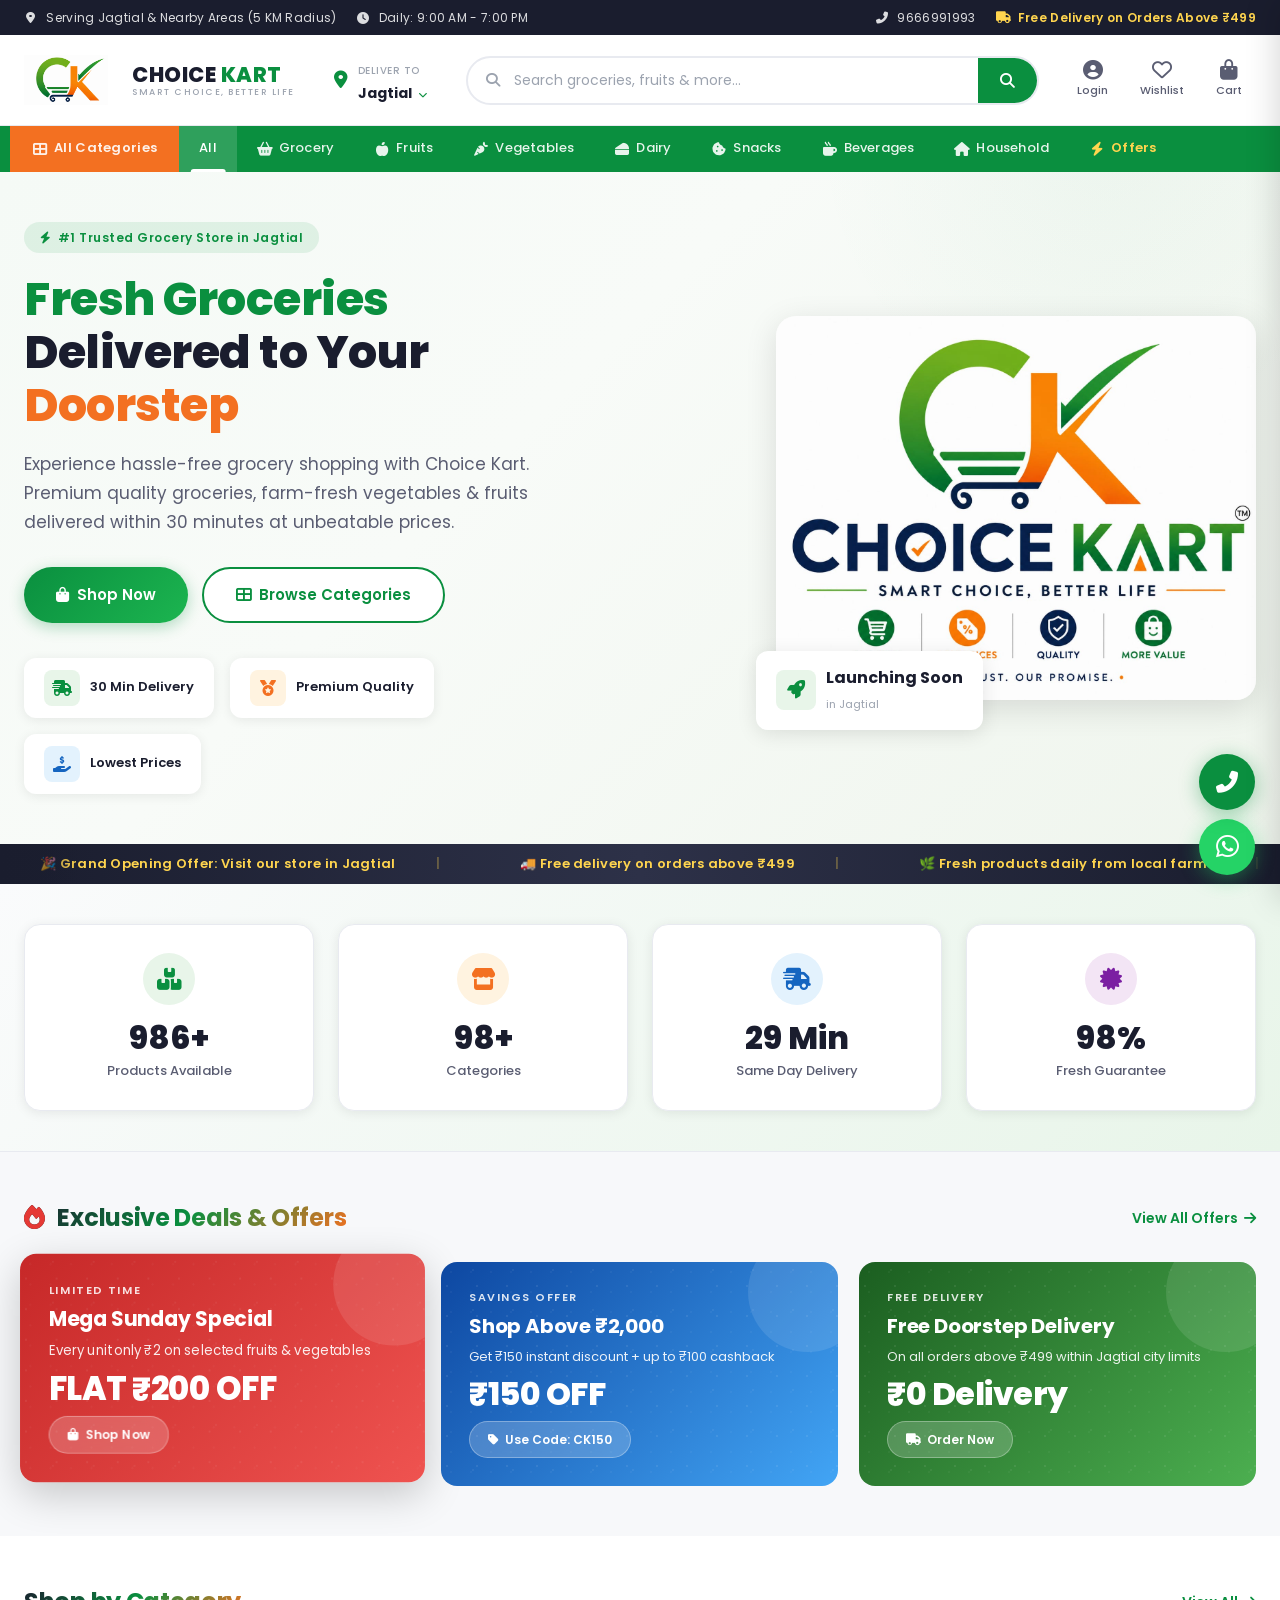
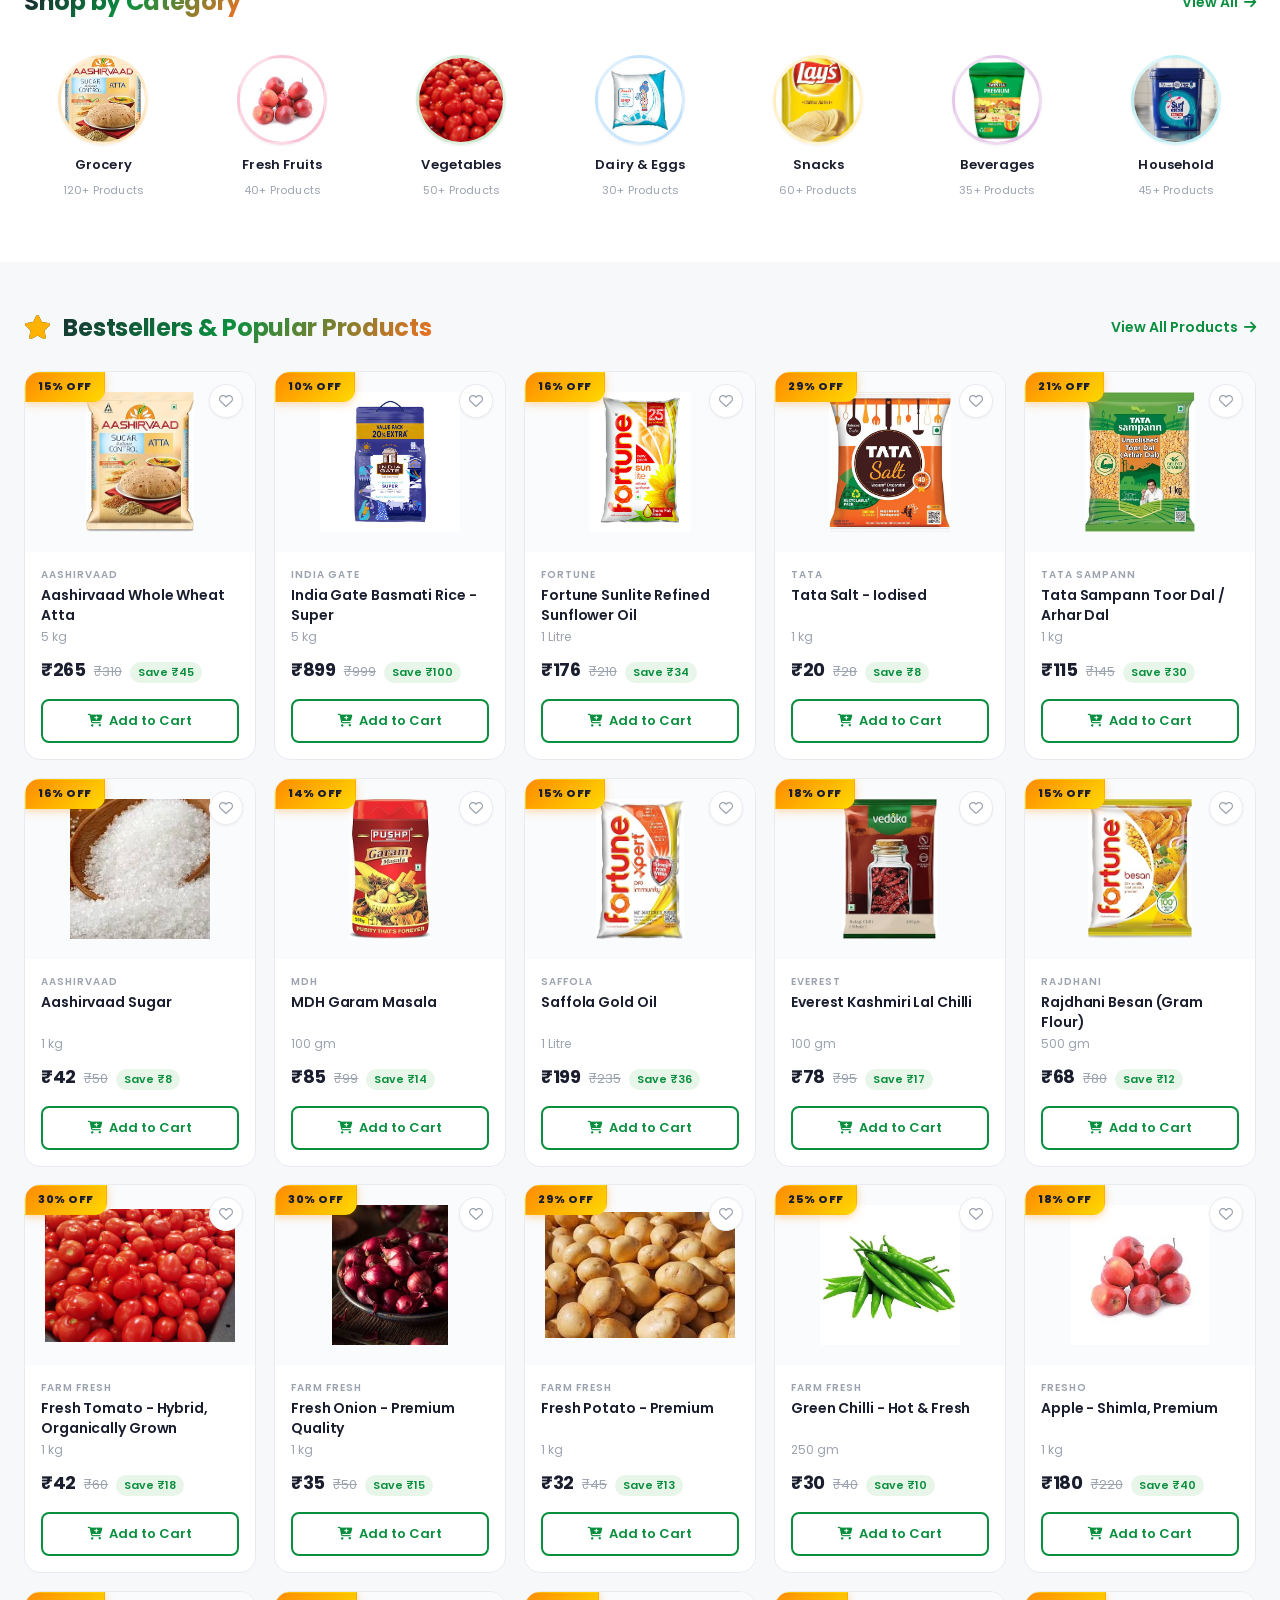
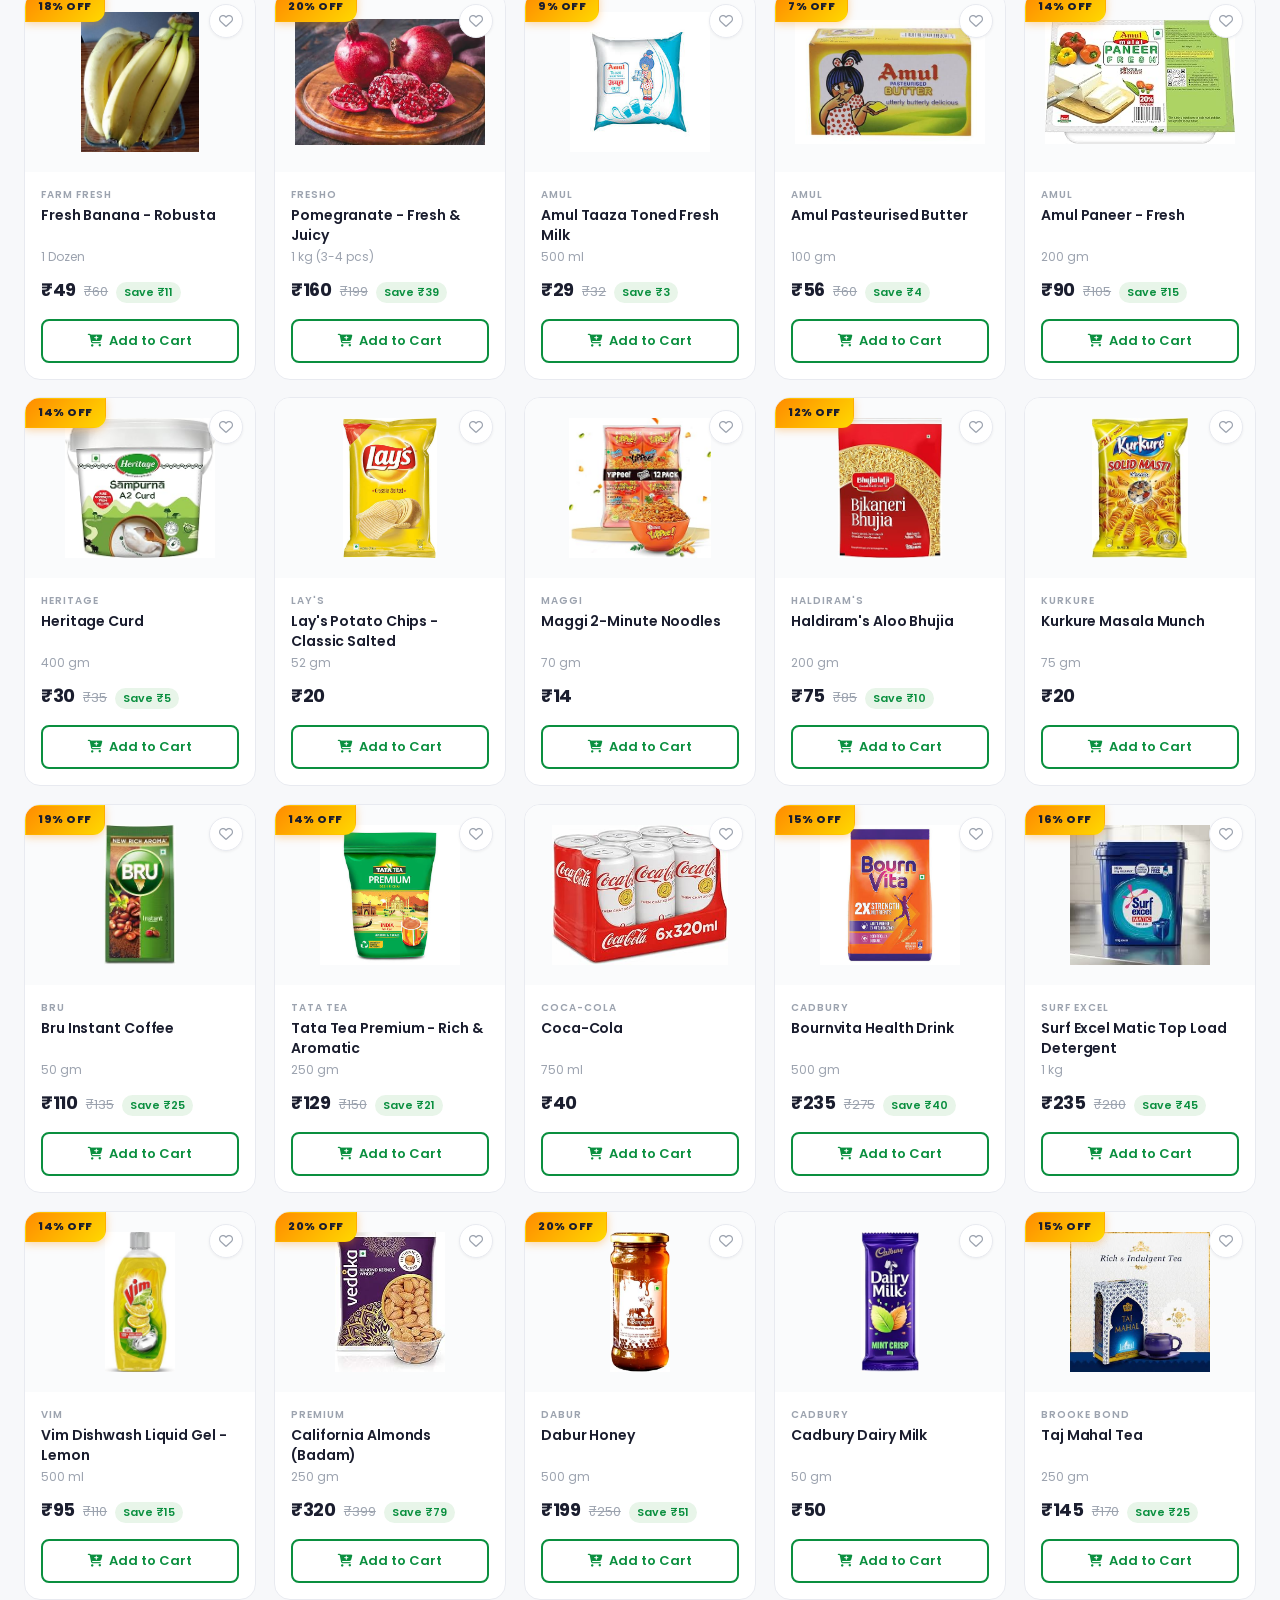
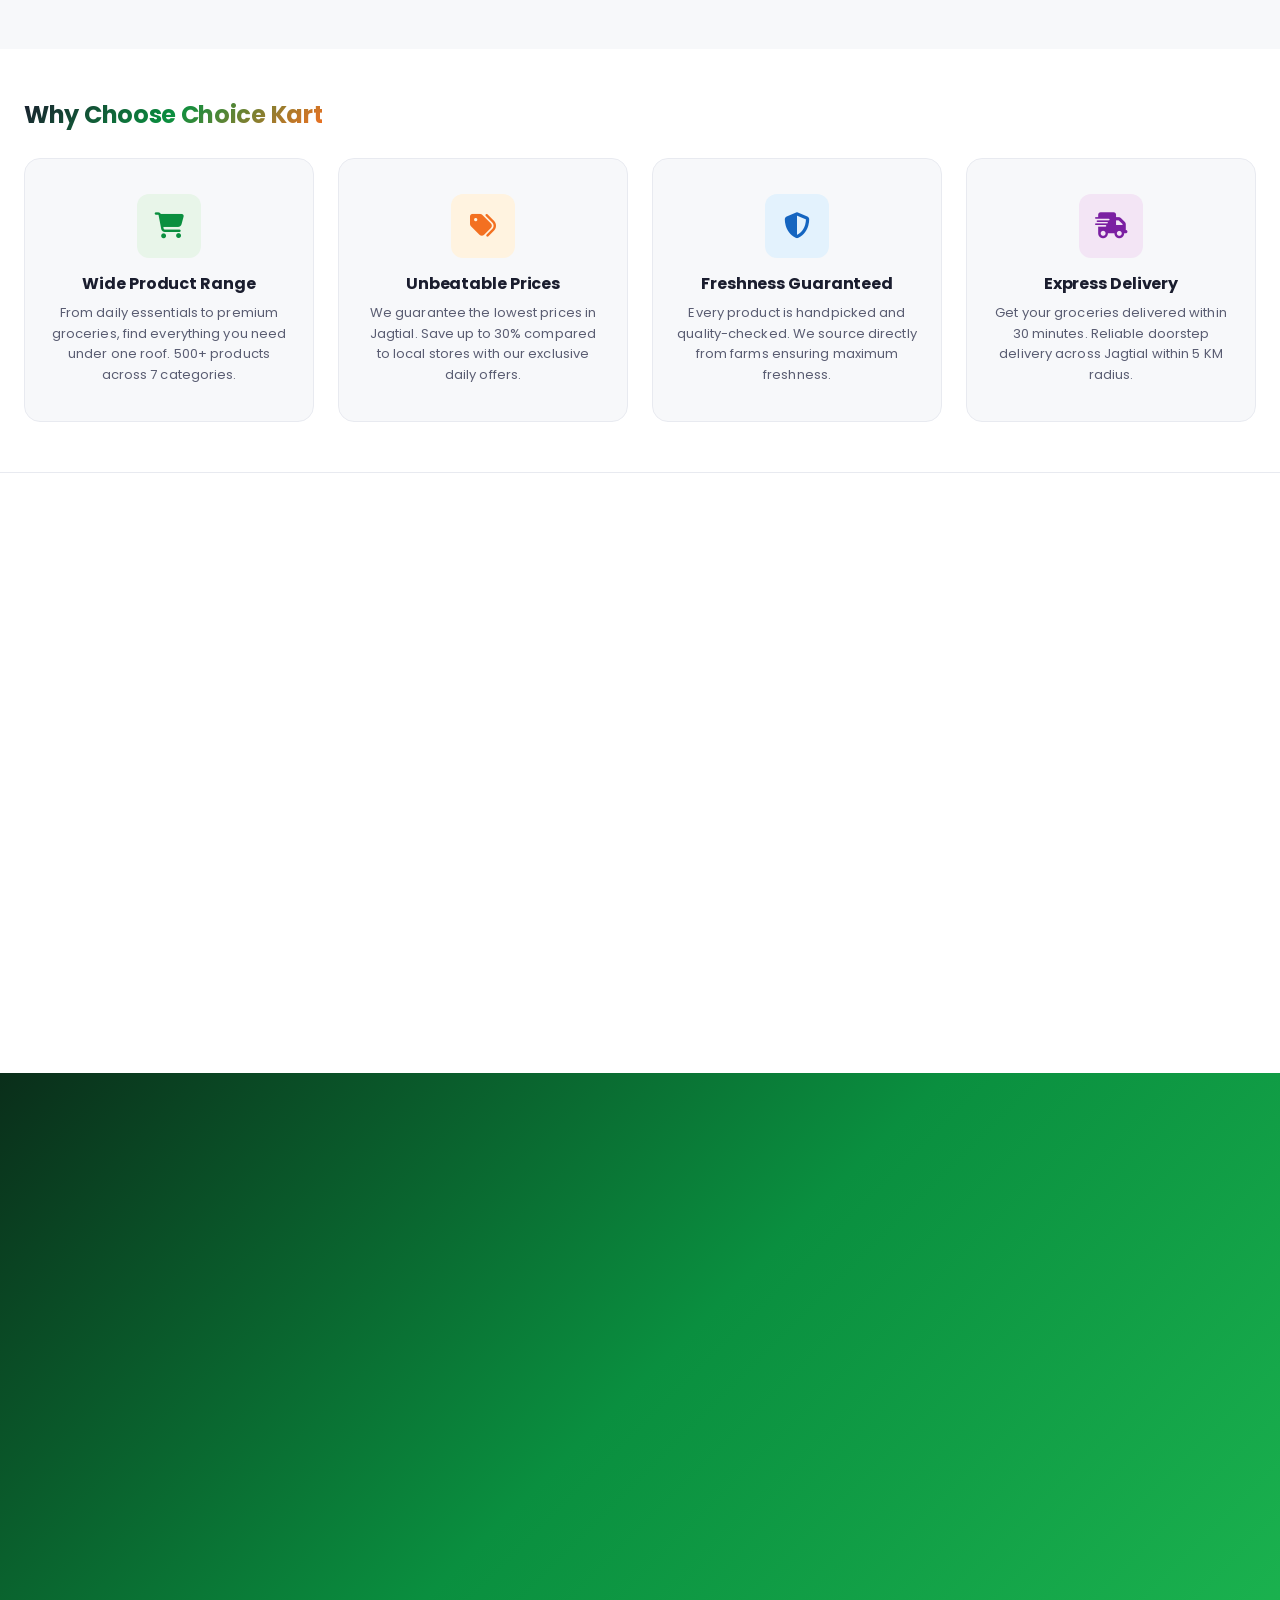
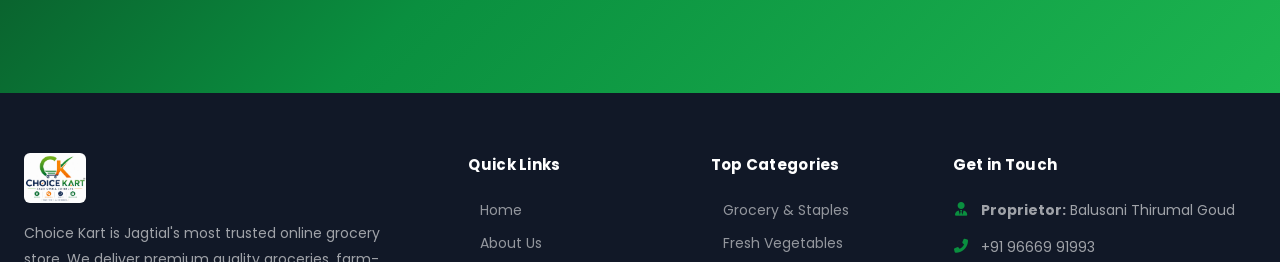
==== commit cb49db10: "Fix mobile: trust badge overflow, blank screen, loading skeleton - Fade-in animations disabled on mo" ====
--- a/index.html
+++ b/index.html
@@ -304,7 +304,12 @@
                 <a href="#" class="view-all">View All Products <i class="fas fa-arrow-right"></i></a>
             </div>
             <div class="products-grid" id="products-grid">
-                <!-- Products rendered by JavaScript -->
+                <!-- Loading skeleton shown until JS renders products -->
+                <div class="skeleton-card"><div class="skeleton-img"></div><div class="skeleton-line w80"></div><div class="skeleton-line w60"></div><div class="skeleton-line w40"></div><div class="skeleton-btn"></div></div>
+                <div class="skeleton-card"><div class="skeleton-img"></div><div class="skeleton-line w80"></div><div class="skeleton-line w60"></div><div class="skeleton-line w40"></div><div class="skeleton-btn"></div></div>
+                <div class="skeleton-card"><div class="skeleton-img"></div><div class="skeleton-line w80"></div><div class="skeleton-line w60"></div><div class="skeleton-line w40"></div><div class="skeleton-btn"></div></div>
+                <div class="skeleton-card"><div class="skeleton-img"></div><div class="skeleton-line w80"></div><div class="skeleton-line w60"></div><div class="skeleton-line w40"></div><div class="skeleton-btn"></div></div>
+                <div class="skeleton-card"><div class="skeleton-img"></div><div class="skeleton-line w80"></div><div class="skeleton-line w60"></div><div class="skeleton-line w40"></div><div class="skeleton-btn"></div></div>
             </div>
         </div>
     </section>
--- a/css/style.css
+++ b/css/style.css
@@ -2033,8 +2033,13 @@
     .hero-buttons { justify-content: center; }
 
     .offers-grid { grid-template-columns: 1fr; }
-    .trust-badges-grid { grid-template-columns: repeat(2, 1fr); gap: 14px; }
-    .trust-badge .counter-value { font-size: 26px; }
+    .trust-badges-grid { grid-template-columns: repeat(4, 1fr); gap: 8px; }
+    .trust-badge { padding: 16px 8px; }
+    .trust-badge .counter-value { font-size: 18px; }
+    .trust-badge .counter-label { font-size: 9px; }
+    .trust-badge .trust-icon { width: 38px; height: 38px; font-size: 16px; margin-bottom: 8px; }
+    .section-header h2 { font-size: 20px; }
+    .section-header { flex-wrap: wrap; gap: 6px; }
     .categories-grid { grid-template-columns: repeat(4, 1fr); }
     .category-icon { width: 70px; height: 70px; font-size: 26px; }
     .products-grid { grid-template-columns: repeat(2, 1fr); gap: 12px; }
@@ -2069,25 +2074,74 @@
     .app-content h2 { font-size: 26px; }
     .why-us-card { padding: 24px 16px; }
     .promo-ticker .ticker-content { animation-duration: 12s; }
-    .trust-badges-grid { grid-template-columns: repeat(2, 1fr); gap: 10px; }
-    .trust-badge { padding: 20px 12px; }
-    .trust-badge .counter-value { font-size: 22px; }
-    .trust-badge .counter-label { font-size: 11px; }
-    .trust-badge .trust-icon { width: 42px; height: 42px; font-size: 18px; }
+    .trust-badges-grid { grid-template-columns: repeat(2, 1fr); gap: 8px; }
+    .trust-badge { padding: 14px 8px; }
+    .trust-badge .counter-value { font-size: 18px; }
+    .trust-badge .counter-label { font-size: 9px; }
+    .trust-badge .trust-icon { width: 34px; height: 34px; font-size: 15px; margin-bottom: 6px; }
+    .section-header h2 { font-size: 18px; }
+    .section-header .view-all { font-size: 12px; }
+}
+
+/* ===== LOADING SKELETON ===== */
+@keyframes skeleton-pulse {
+    0% { background-position: -200% 0; }
+    100% { background-position: 200% 0; }
+}
+
+.skeleton-card {
+    background: white;
+    border-radius: var(--radius-lg);
+    border: 1px solid var(--border);
+    padding: 16px;
+    overflow: hidden;
+}
+
+.skeleton-img {
+    height: 140px;
+    border-radius: var(--radius);
+    margin-bottom: 12px;
+    background: linear-gradient(90deg, #f0f0f0 25%, #e0e0e0 50%, #f0f0f0 75%);
+    background-size: 200% 100%;
+    animation: skeleton-pulse 1.5s ease infinite;
+}
+
+.skeleton-line {
+    height: 12px;
+    border-radius: 6px;
+    margin-bottom: 8px;
+    background: linear-gradient(90deg, #f0f0f0 25%, #e0e0e0 50%, #f0f0f0 75%);
+    background-size: 200% 100%;
+    animation: skeleton-pulse 1.5s ease infinite;
+}
+
+.skeleton-line.w80 { width: 80%; }
+.skeleton-line.w60 { width: 60%; }
+.skeleton-line.w40 { width: 40%; }
+
+.skeleton-btn {
+    height: 38px;
+    border-radius: var(--radius);
+    margin-top: 12px;
+    background: linear-gradient(90deg, #f0f0f0 25%, #e0e0e0 50%, #f0f0f0 75%);
+    background-size: 200% 100%;
+    animation: skeleton-pulse 1.5s ease infinite;
 }
 
 /* ===== PREMIUM UPGRADES ===== */
 
-/* 1. Scroll Fade-In-Up Animation */
-.fade-in-up {
-    opacity: 0;
-    transform: translateY(40px);
-    transition: opacity 0.7s cubic-bezier(0.4, 0, 0.2, 1), transform 0.7s cubic-bezier(0.4, 0, 0.2, 1);
-}
-
-.fade-in-up.visible {
-    opacity: 1;
-    transform: translateY(0);
+/* 1. Scroll Fade-In-Up Animation - desktop only to avoid blank screen on mobile */
+@media (min-width: 769px) {
+    .fade-in-up {
+        opacity: 0;
+        transform: translateY(30px);
+        transition: opacity 0.6s ease, transform 0.6s ease;
+    }
+
+    .fade-in-up.visible {
+        opacity: 1;
+        transform: translateY(0);
+    }
 }
 
 /* 2. Product Card Glassmorphism on Hover */
@@ -2196,6 +2250,7 @@
     border-radius: var(--radius-lg);
     box-shadow: var(--shadow);
     transition: var(--transition);
+    overflow: hidden;
     border: 1px solid var(--border);
     min-width: 0;
 }
@@ -2243,12 +2298,16 @@
     color: var(--text-primary);
     line-height: 1.2;
     margin-bottom: 4px;
+    word-break: break-word;
+    overflow-wrap: break-word;
 }
 
 .trust-badge .counter-label {
     font-size: 13px;
     color: var(--text-secondary);
     font-weight: 500;
+    word-break: break-word;
+    overflow-wrap: break-word;
 }
 
 /* 8. Smooth Hover Lift on All Cards */
@@ -2637,13 +2696,13 @@
     letter-spacing: 0.3px;
 }
 
-/* ===== PERFORMANCE: content-visibility on below-fold sections ===== */
-.section,
-.brands-section,
-.app-section,
-.trust-section {
-    content-visibility: auto;
-    contain-intrinsic-size: auto 500px;
+/* ===== PERFORMANCE: content-visibility on below-fold sections (desktop only) ===== */
+@media (min-width: 769px) {
+    .brands-section,
+    .app-section {
+        content-visibility: auto;
+        contain-intrinsic-size: auto 500px;
+    }
 }
 
 /* Performance: will-change on animated elements */
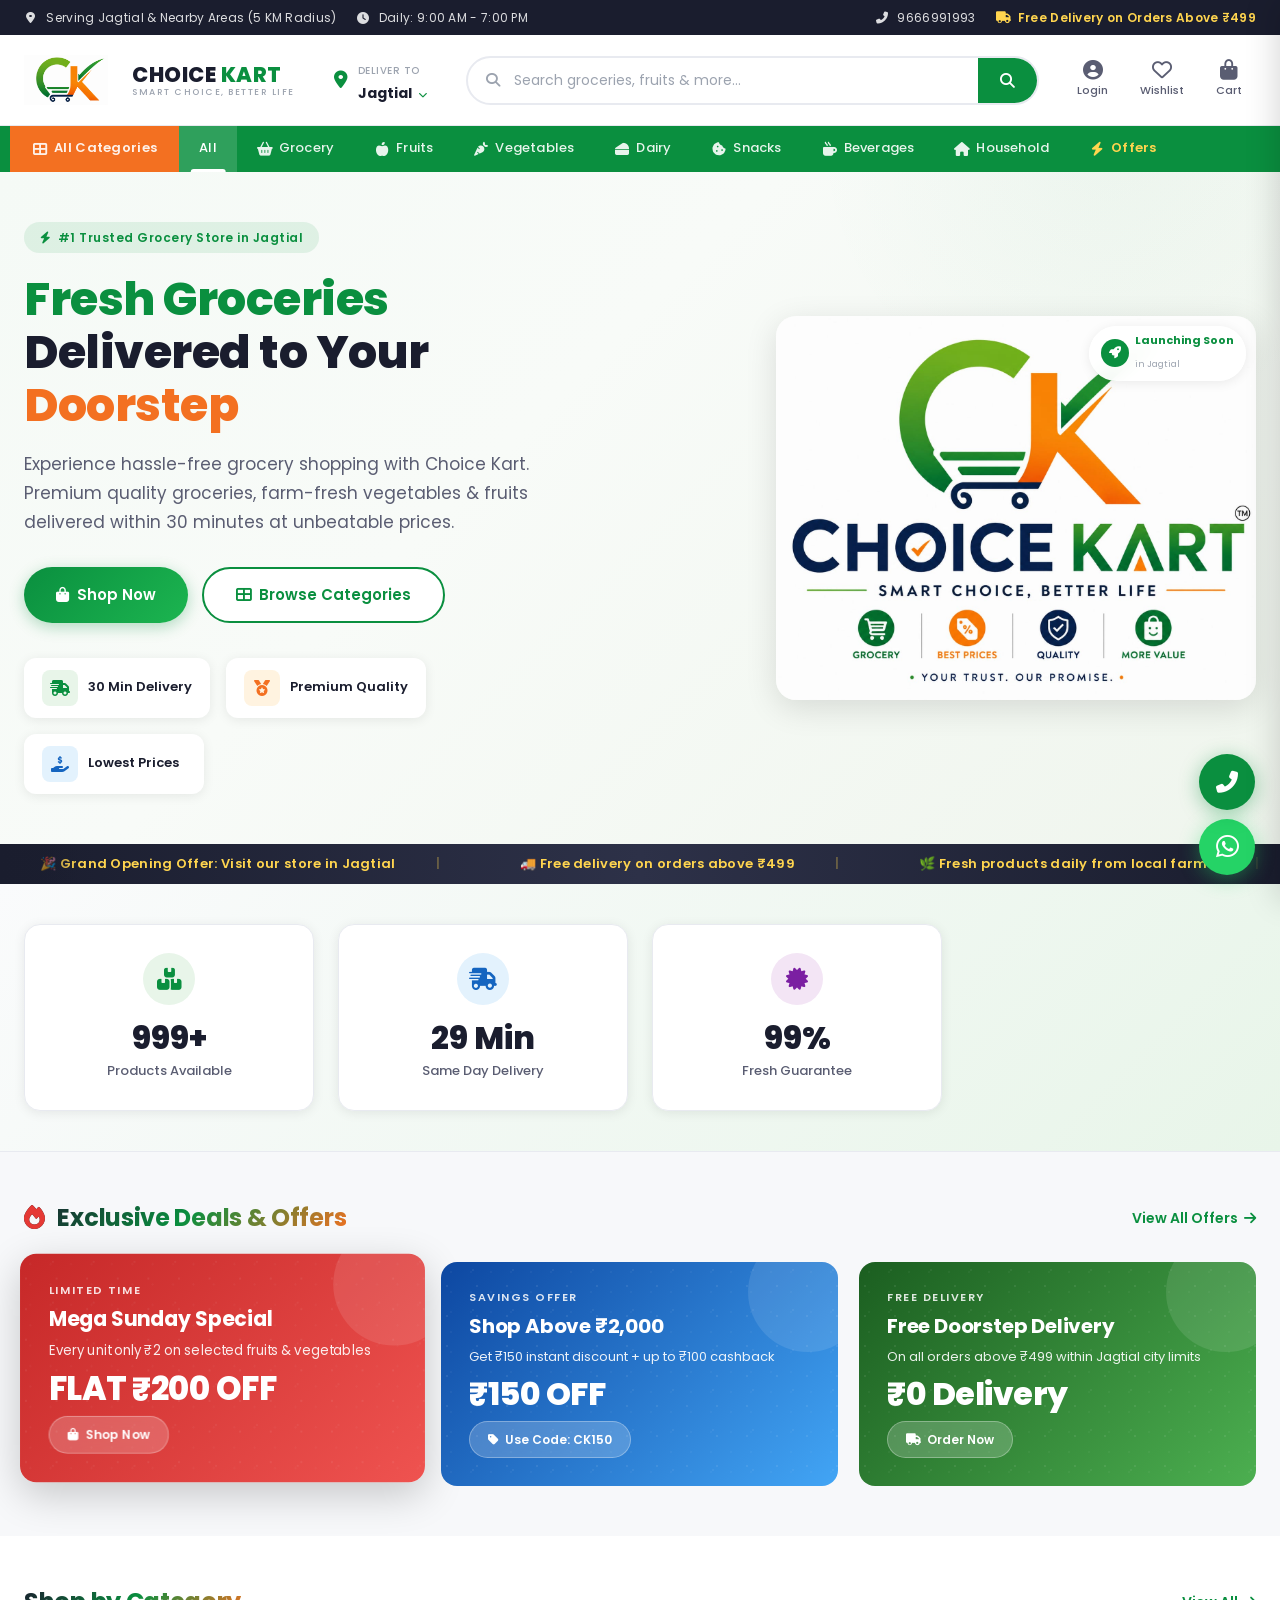
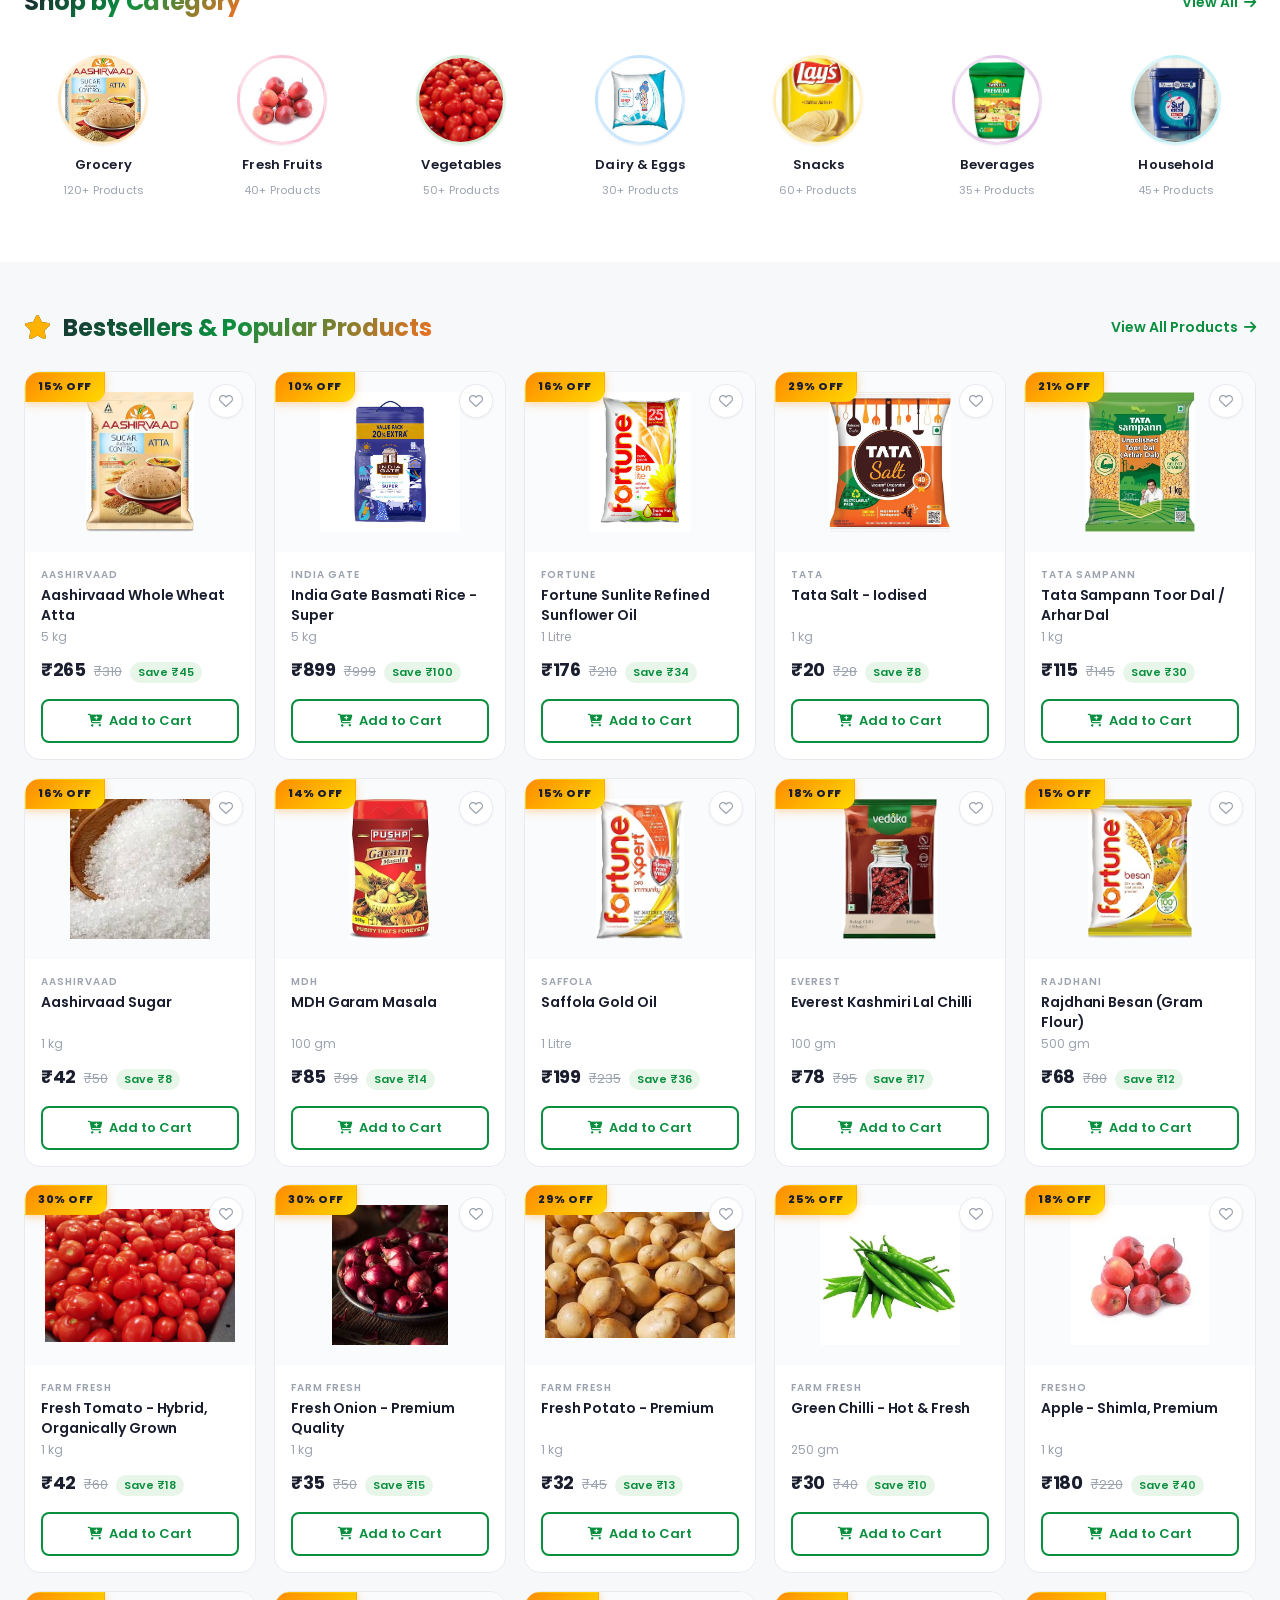
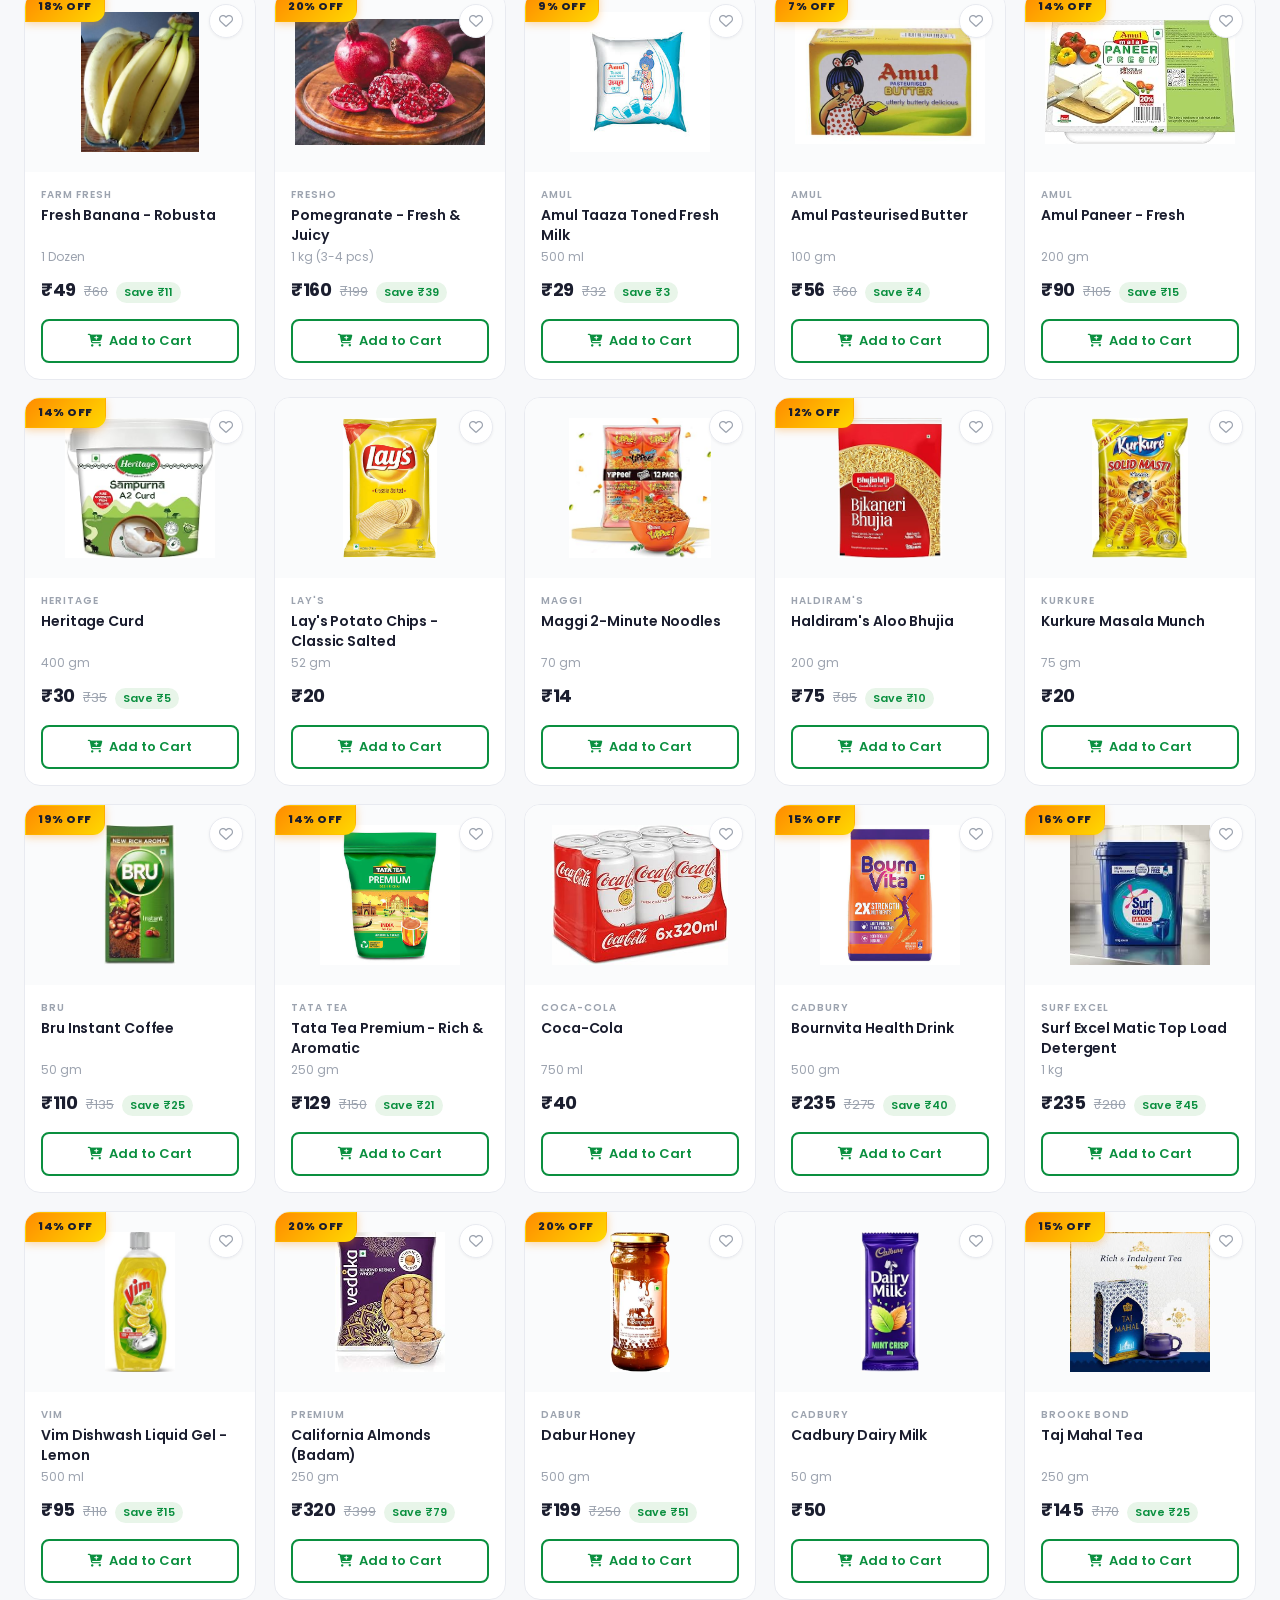
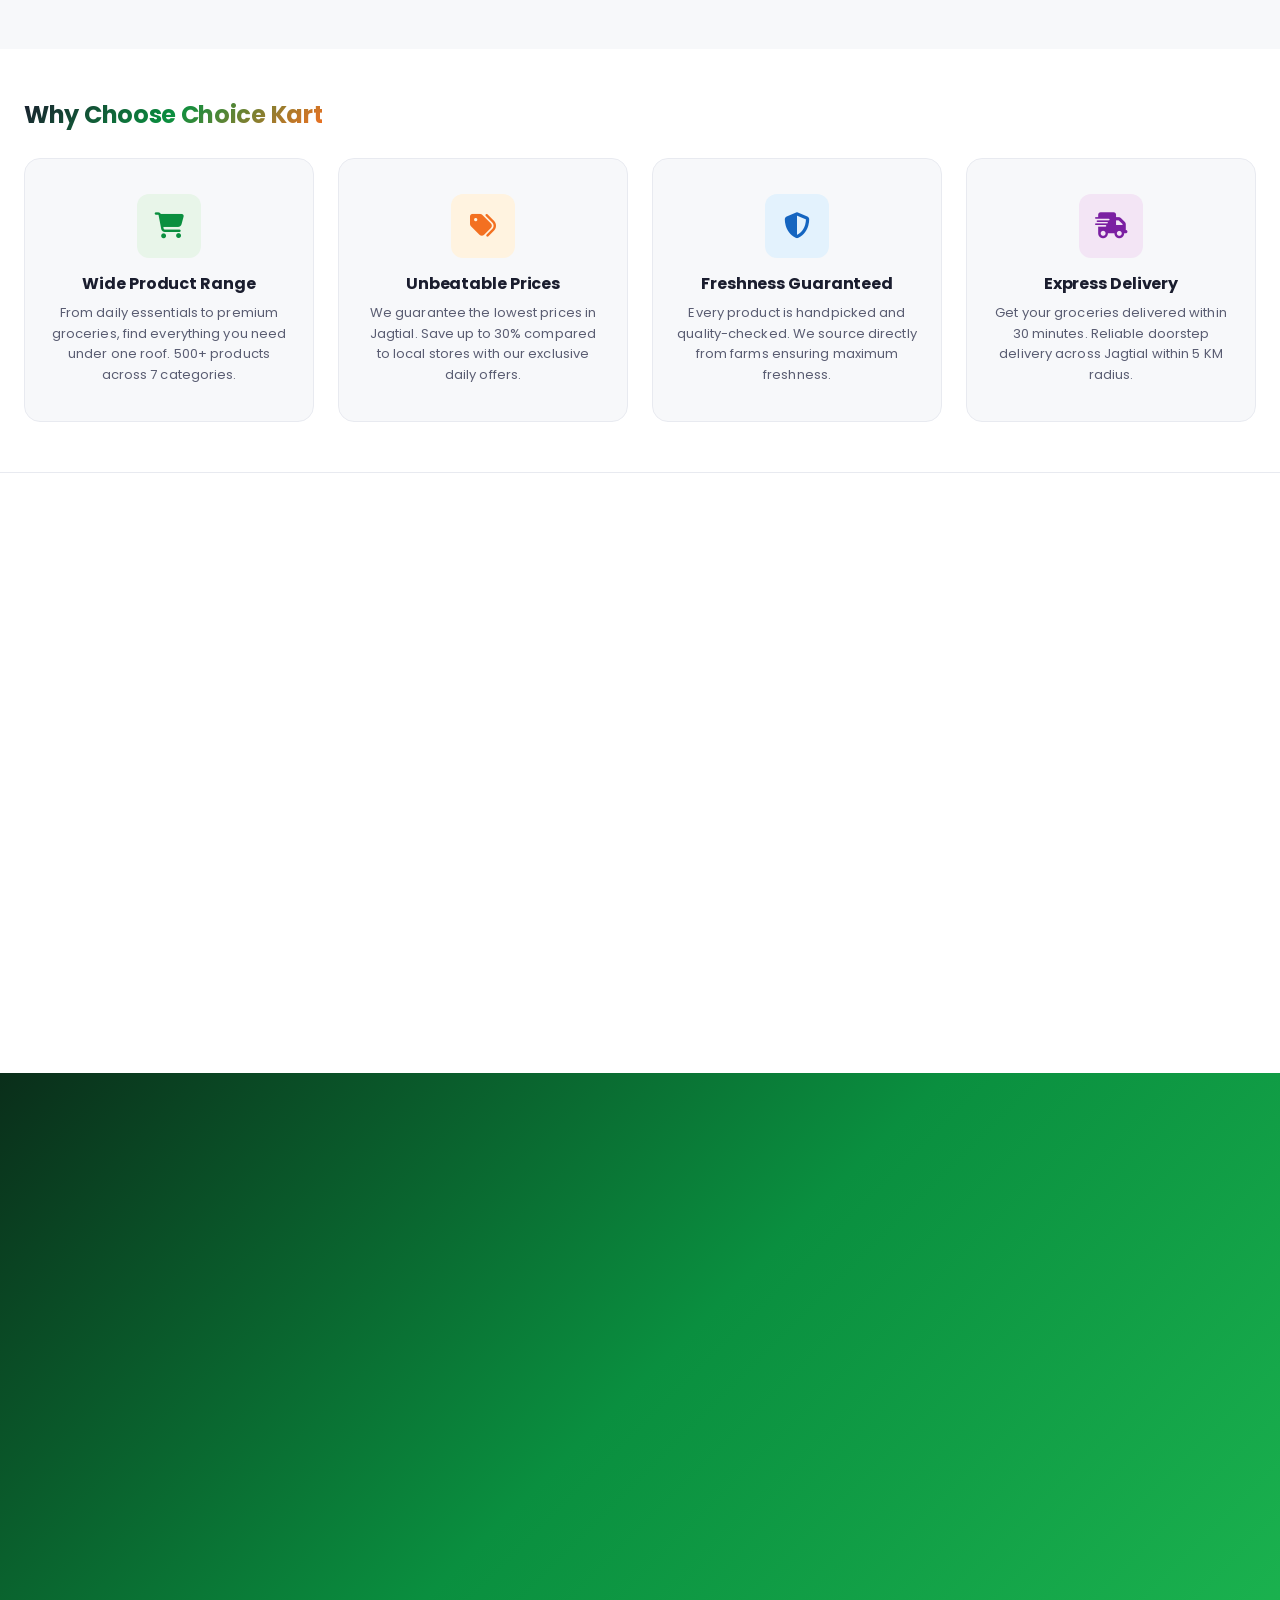
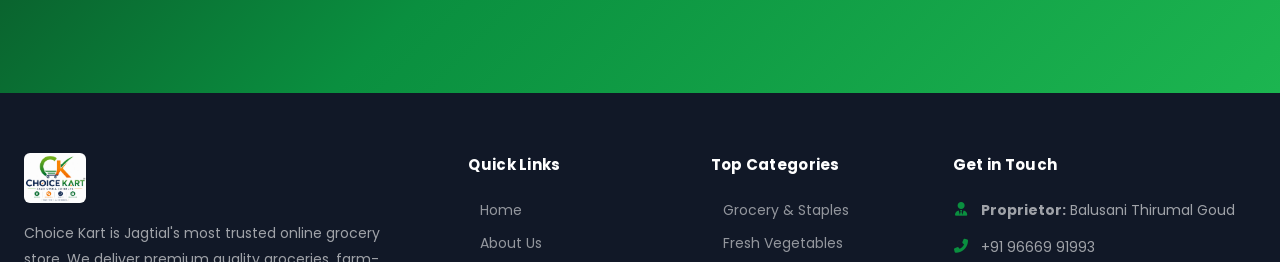
==== commit b12801ee: "Fix trust badges: scrollable on mobile, remove 100+ Categories - Trust badges now horizontally scrol" ====
--- a/index.html
+++ b/index.html
@@ -182,11 +182,6 @@
                     <div class="trust-icon green"><i class="fas fa-boxes"></i></div>
                     <div class="counter-value" data-target="1000">0</div>
                     <div class="counter-label">Products Available</div>
-                </div>
-                <div class="trust-badge">
-                    <div class="trust-icon orange"><i class="fas fa-store"></i></div>
-                    <div class="counter-value" data-target="100" data-suffix="+">0</div>
-                    <div class="counter-label">Categories</div>
                 </div>
                 <div class="trust-badge">
                     <div class="trust-icon blue"><i class="fas fa-shipping-fast"></i></div>
--- a/css/style.css
+++ b/css/style.css
@@ -531,22 +531,26 @@
     align-items: center;
     gap: 10px;
     background: white;
-    padding: 12px 20px;
+    padding: 12px 18px;
     border-radius: var(--radius-md);
     box-shadow: var(--shadow);
     font-size: 13px;
     font-weight: 600;
     color: var(--text-primary);
+    min-width: 180px;
+    min-height: 52px;
 }
 
 .hero-feature .feature-icon {
     width: 36px;
     height: 36px;
+    min-width: 36px;
     border-radius: var(--radius);
     display: flex;
     align-items: center;
     justify-content: center;
     font-size: 16px;
+    flex-shrink: 0;
 }
 
 .feature-icon.green { background: var(--primary-light); color: var(--primary); }
@@ -566,38 +570,44 @@
 
 .hero-image .hero-stats {
     position: absolute;
-    bottom: -30px;
-    left: -20px;
-    background: white;
-    padding: 14px 20px;
-    border-radius: var(--radius-md);
-    box-shadow: var(--shadow-md);
-    display: flex;
-    align-items: center;
-    gap: 10px;
+    top: 10px;
+    right: 10px;
+    background: rgba(255,255,255,0.95);
+    padding: 6px 12px;
+    border-radius: var(--radius-full);
+    box-shadow: var(--shadow);
+    display: flex;
+    align-items: center;
+    gap: 6px;
+    z-index: 2;
+    backdrop-filter: blur(8px);
 }
 
 .hero-stats .stat-icon {
-    width: 40px;
-    height: 40px;
-    background: var(--primary-light);
-    border-radius: var(--radius);
+    width: 28px;
+    height: 28px;
+    background: var(--primary);
+    border-radius: 50%;
     display: flex;
     align-items: center;
     justify-content: center;
-    color: var(--primary);
-    font-size: 18px;
+    color: white;
+    font-size: 12px;
+    flex-shrink: 0;
 }
 
 .hero-stats .stat-text strong {
     display: block;
-    font-size: 16px;
-    color: var(--text-primary);
+    font-size: 11px;
+    font-weight: 700;
+    color: var(--primary);
+    white-space: nowrap;
 }
 
 .hero-stats .stat-text small {
-    font-size: 11px;
+    font-size: 9px;
     color: var(--text-muted);
+    white-space: nowrap;
 }
 
 /* ===== SECTION STYLES ===== */
@@ -2012,11 +2022,11 @@
 @media (max-width: 768px) {
     .top-bar { display: none; }
     .mobile-menu-btn { display: block; }
-    .header .container { flex-wrap: wrap; gap: 10px; }
+    .header .container { flex-wrap: wrap; gap: 10px; padding: 10px 16px; }
     .deliver-to { display: none; }
     .ck-icon { height: 38px; }
     .brand-text { display: none; }
-    .search-bar { order: 3; max-width: 100%; flex: 0 0 100%; }
+    .search-bar { order: 3; width: 100%; flex: 0 0 100%; box-sizing: border-box; }
     .header-actions { gap: 2px; }
     .header-action span:not(.badge) { display: none; }
     .header-action { padding: 8px 10px; }
@@ -2028,15 +2038,53 @@
     .hero .container { flex-direction: column; text-align: center; }
     .hero-content h1 { font-size: 30px; }
     .hero-content { max-width: 100%; }
-    .hero-image { flex: 0 0 auto; max-width: 300px; }
-    .hero-features { justify-content: center; }
+    .hero-image { flex: 0 0 auto; max-width: 220px; }
+    .hero-features {
+        flex-wrap: nowrap;
+        overflow-x: auto;
+        -webkit-overflow-scrolling: touch;
+        scrollbar-width: none;
+        padding-bottom: 4px;
+        gap: 10px;
+    }
+    .hero-features::-webkit-scrollbar { display: none; }
+    .hero-feature {
+        min-width: 170px;
+        max-width: 170px;
+        flex-shrink: 0;
+        padding: 10px 14px;
+        font-size: 12px;
+    }
     .hero-buttons { justify-content: center; }
+    .hero-image .hero-stats {
+        top: 5px;
+        right: 5px;
+        padding: 4px 8px;
+    }
+    .hero-stats .stat-icon { width: 22px; height: 22px; font-size: 10px; }
+    .hero-stats .stat-text strong { font-size: 10px; }
+    .hero-stats .stat-text small { font-size: 8px; }
 
     .offers-grid { grid-template-columns: 1fr; }
-    .trust-badges-grid { grid-template-columns: repeat(4, 1fr); gap: 8px; }
-    .trust-badge { padding: 16px 8px; }
-    .trust-badge .counter-value { font-size: 18px; }
-    .trust-badge .counter-label { font-size: 9px; }
+
+    .trust-badges-grid {
+        display: flex !important;
+        grid-template-columns: none !important;
+        overflow-x: auto;
+        -webkit-overflow-scrolling: touch;
+        scrollbar-width: none;
+        gap: 12px;
+        padding-bottom: 8px;
+    }
+    .trust-badges-grid::-webkit-scrollbar { display: none; }
+    .trust-badge {
+        min-width: 140px;
+        max-width: 140px;
+        flex-shrink: 0;
+        padding: 20px 12px;
+    }
+    .trust-badge .counter-value { font-size: 24px; }
+    .trust-badge .counter-label { font-size: 11px; }
     .trust-badge .trust-icon { width: 38px; height: 38px; font-size: 16px; margin-bottom: 8px; }
     .section-header h2 { font-size: 20px; }
     .section-header { flex-wrap: wrap; gap: 6px; }
@@ -2063,7 +2111,6 @@
 
 @media (max-width: 480px) {
     .hero-content h1 { font-size: 26px; }
-    .hero-features { flex-direction: column; align-items: center; }
     .products-grid { gap: 10px; }
     .product-info { padding: 12px; }
     .product-name { font-size: 13px; }
@@ -2074,11 +2121,7 @@
     .app-content h2 { font-size: 26px; }
     .why-us-card { padding: 24px 16px; }
     .promo-ticker .ticker-content { animation-duration: 12s; }
-    .trust-badges-grid { grid-template-columns: repeat(2, 1fr); gap: 8px; }
-    .trust-badge { padding: 14px 8px; }
-    .trust-badge .counter-value { font-size: 18px; }
-    .trust-badge .counter-label { font-size: 9px; }
-    .trust-badge .trust-icon { width: 34px; height: 34px; font-size: 15px; margin-bottom: 6px; }
+    .trust-badge { min-width: 130px; max-width: 130px; }
     .section-header h2 { font-size: 18px; }
     .section-header .view-all { font-size: 12px; }
 }
@@ -2909,58 +2952,12 @@
 
 /* Mobile overflow fixes */
 @media (max-width: 768px) {
-    .hero-image .hero-stats {
-        left: 10px;
-        bottom: -20px;
-    }
-
-    .hero-image img {
-        max-width: 100%;
-    }
-
-    .brands-track {
-        gap: 10px;
-    }
-
-    .brand-card {
-        min-width: 100px;
-        padding: 10px 18px;
-    }
-
-    .offer-card .offer-value {
-        font-size: 26px;
-    }
-
-    .app-content h2 {
-        font-size: 26px;
-    }
-
-    .trust-badges-grid {
-        gap: 12px;
-    }
+    .brands-track { gap: 10px; }
+    .brand-card { min-width: 100px; padding: 10px 18px; }
+    .offer-card .offer-value { font-size: 26px; }
 }
 
 @media (max-width: 480px) {
-    .hero-image .hero-stats {
-        left: 5px;
-        bottom: -15px;
-        padding: 10px 14px;
-    }
-
-    .hero-stats .stat-icon {
-        width: 34px;
-        height: 34px;
-        font-size: 14px;
-    }
-
-    .hero-stats .stat-text strong {
-        font-size: 13px;
-    }
-
-    .hero-stats .stat-text small {
-        font-size: 10px;
-    }
-
     .phone-mockup {
         width: 150px;
         height: 300px;
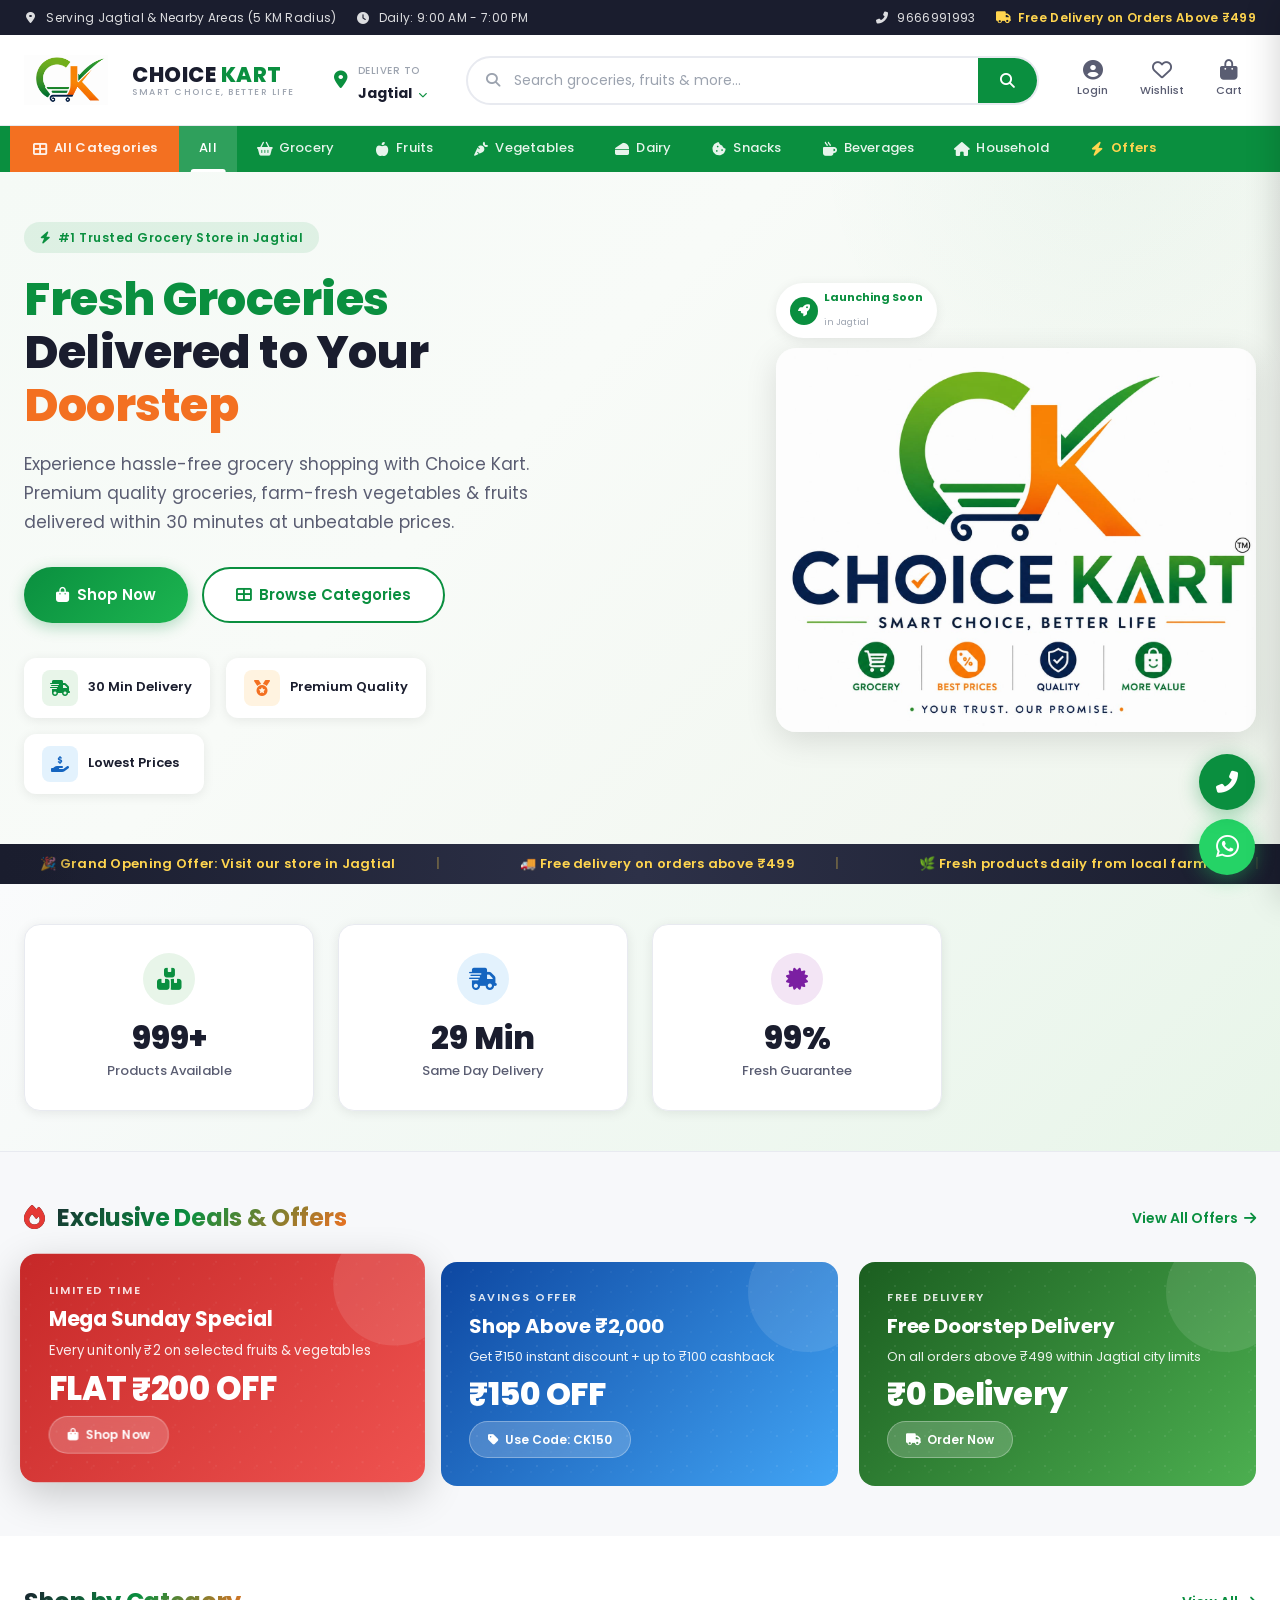
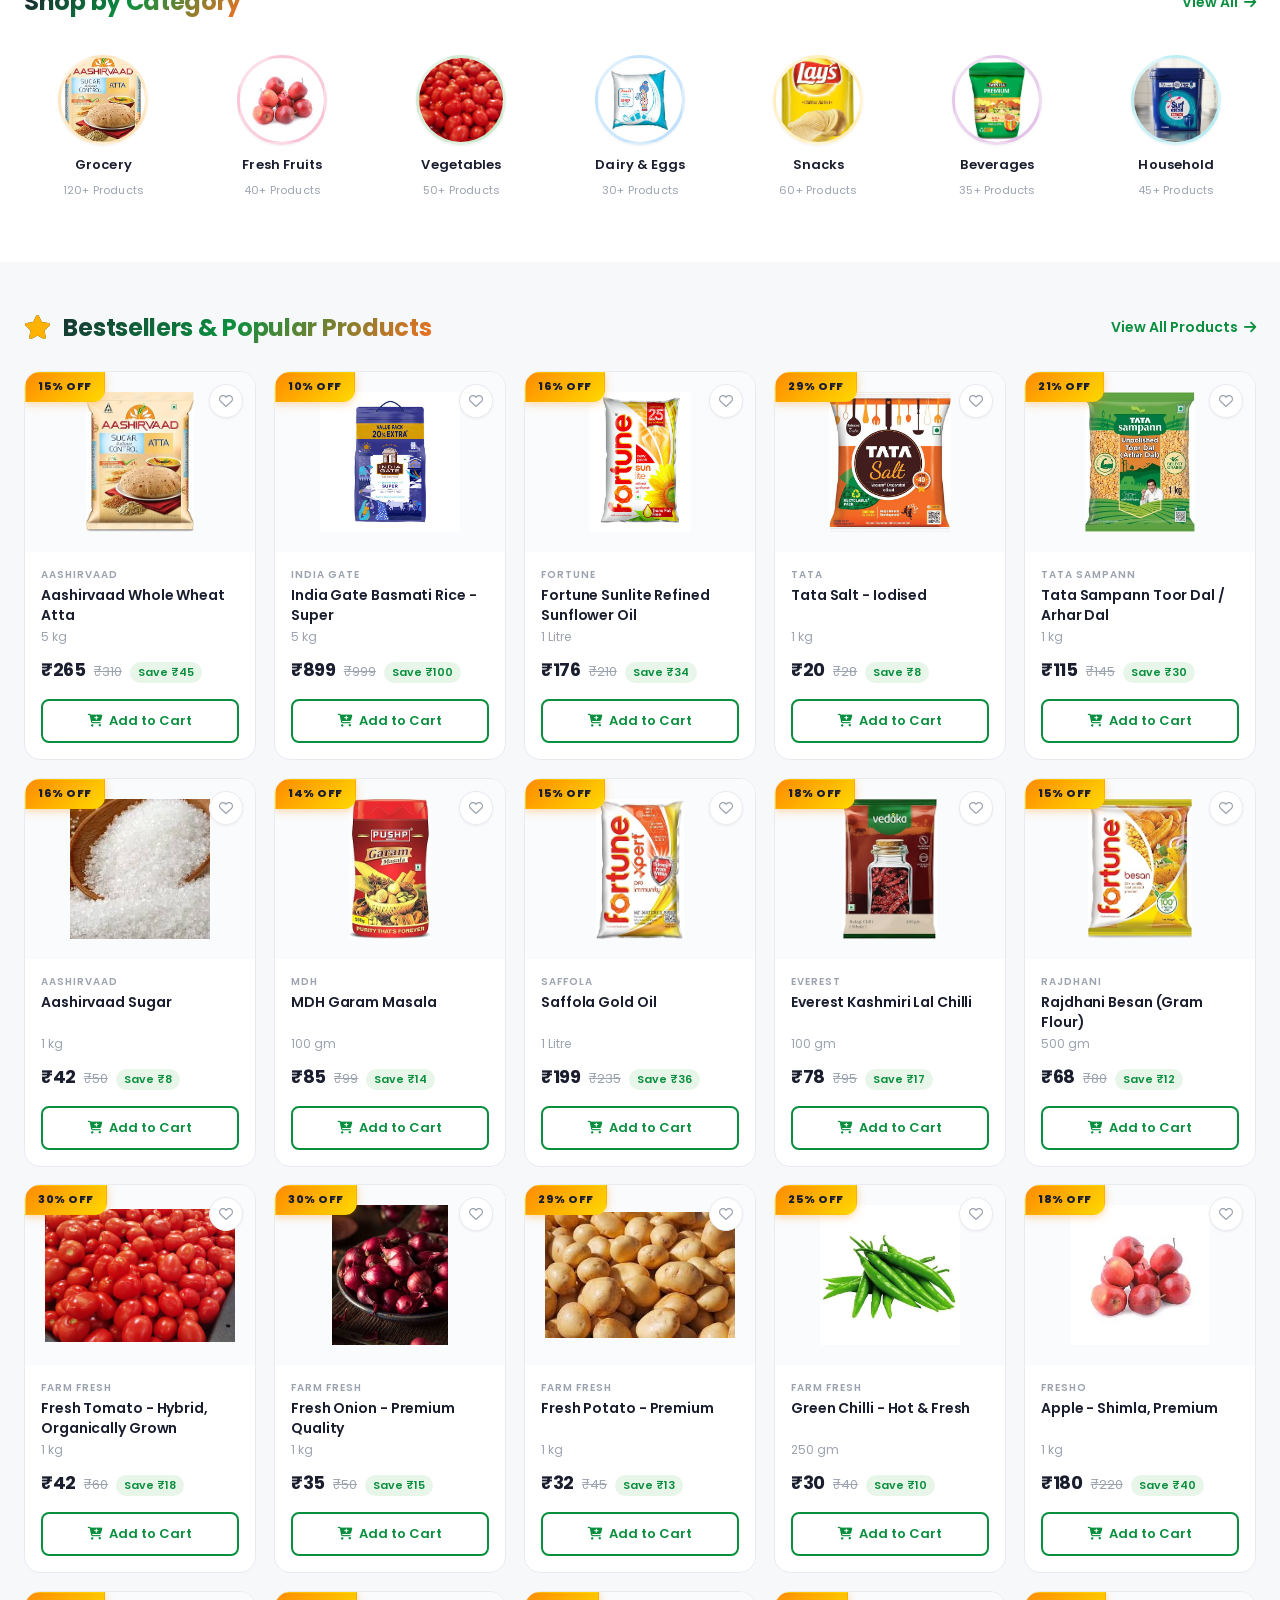
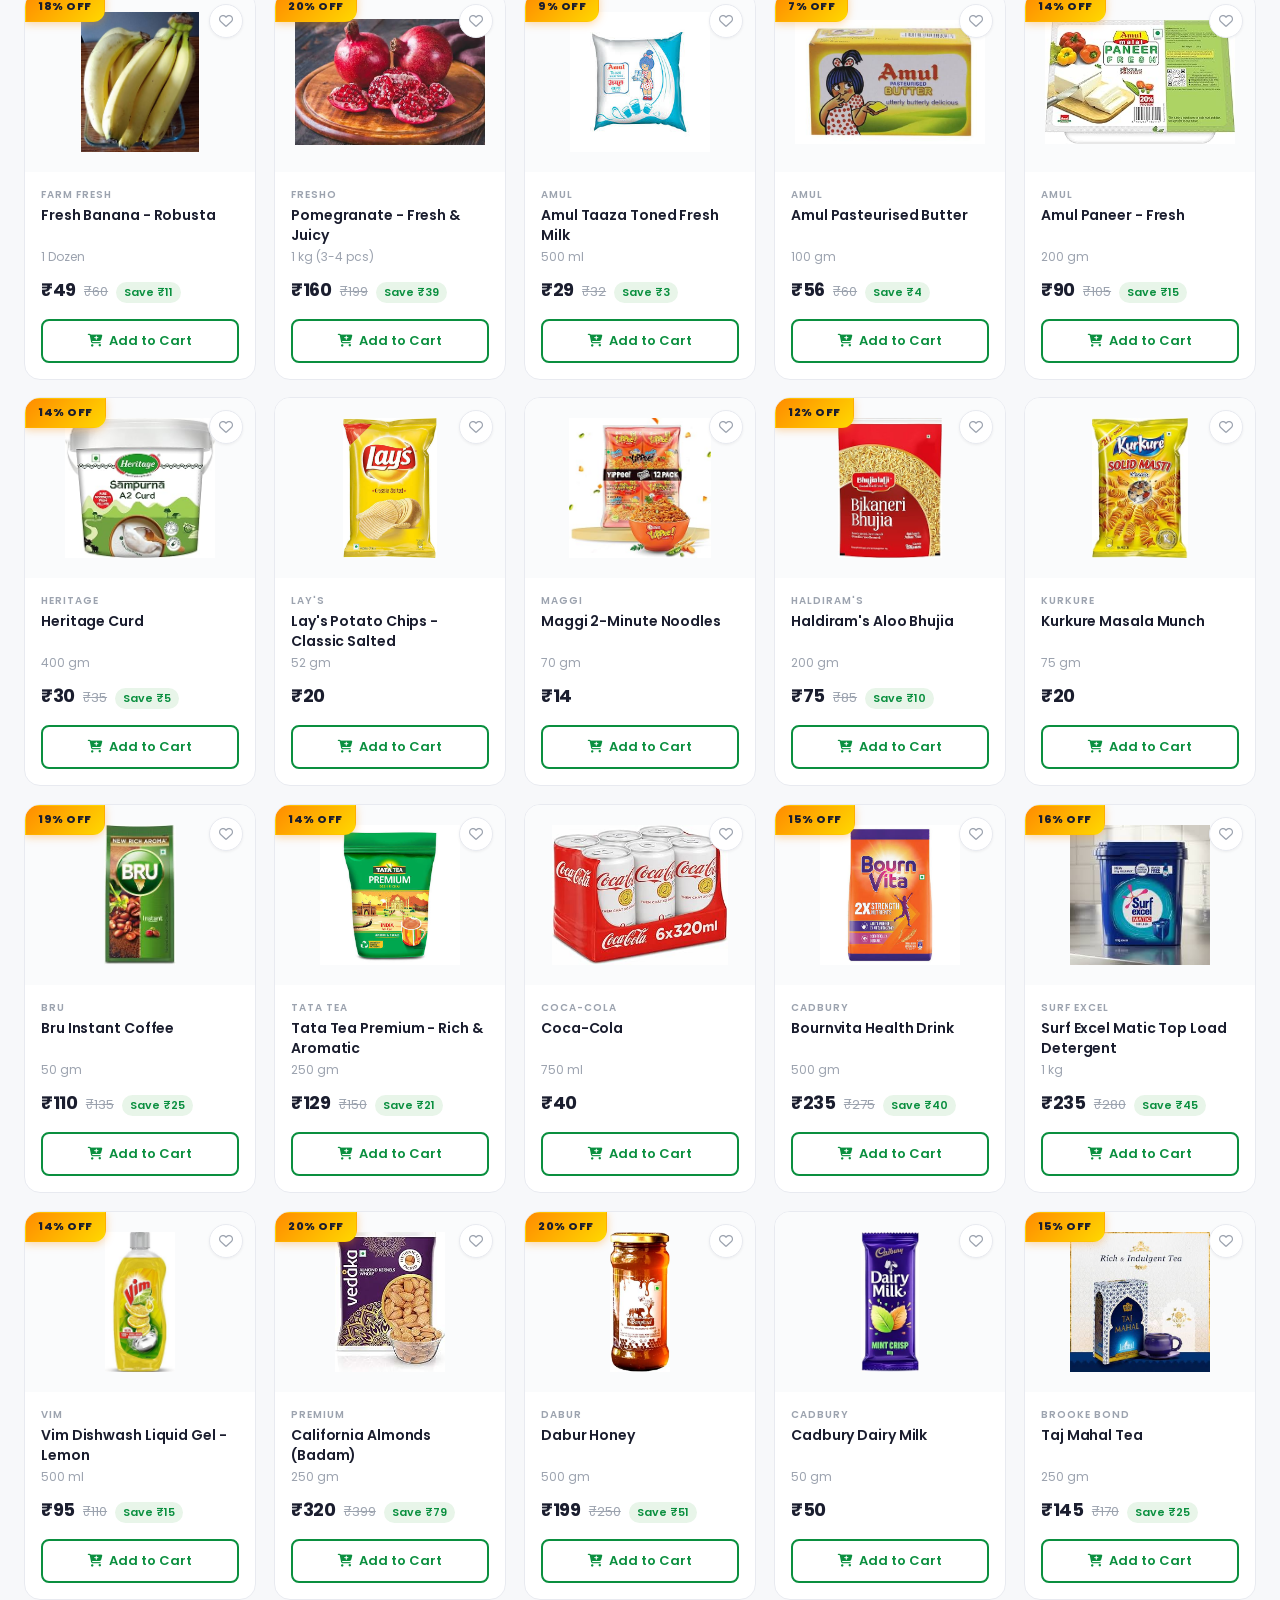
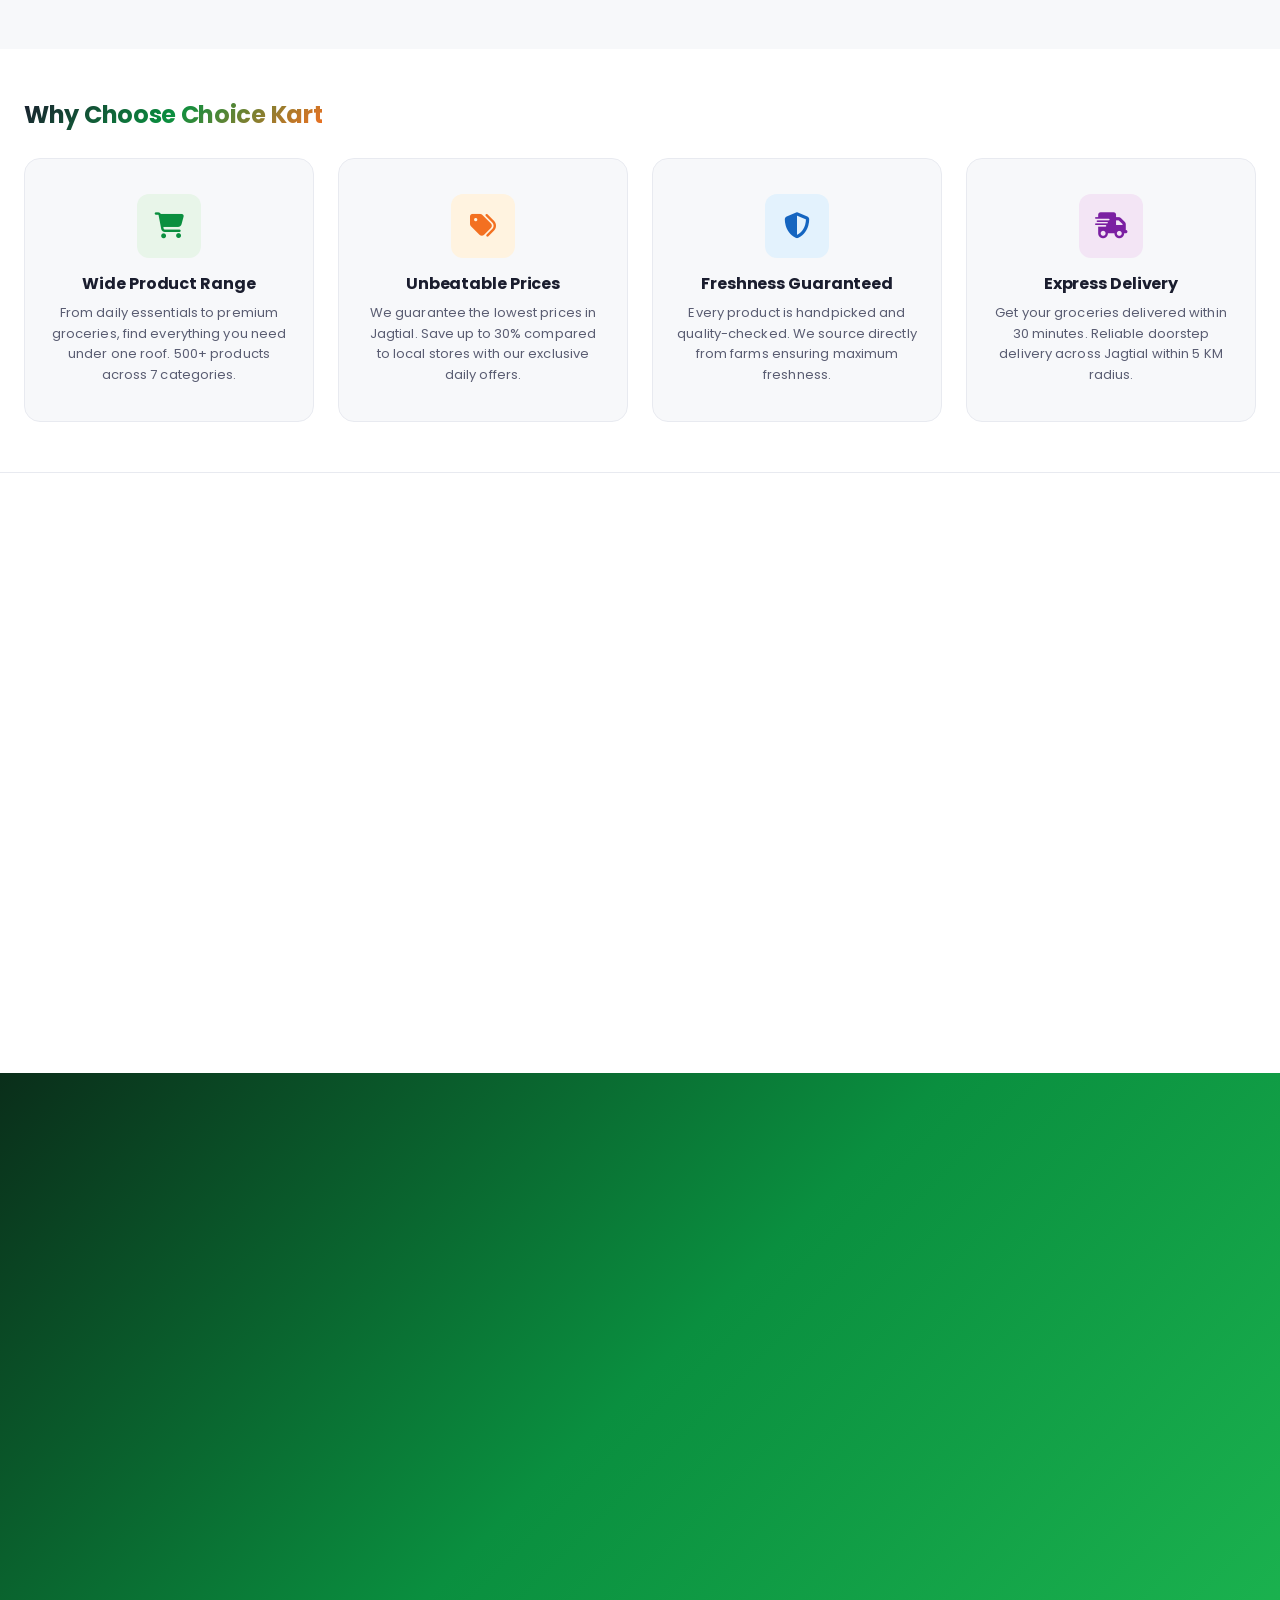
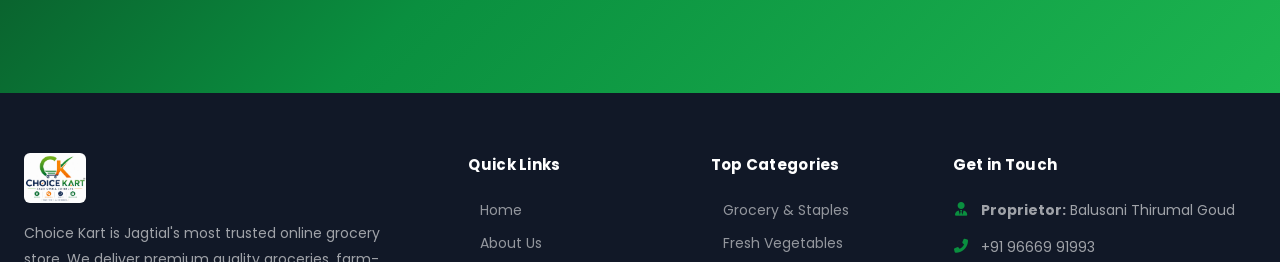
==== commit 63d905b8: "Move Launching Soon ABOVE the logo image - Badge is now a static element placed before the image in " ====
--- a/index.html
+++ b/index.html
@@ -148,7 +148,6 @@
                 </div>
             </div>
             <div class="hero-image">
-                <img src="assets/images/logo.jpeg" alt="Choice Kart - Fresh Groceries Delivered" loading="lazy" decoding="async">
                 <div class="hero-stats">
                     <div class="stat-icon"><i class="fas fa-rocket"></i></div>
                     <div class="stat-text">
@@ -156,6 +155,7 @@
                         <small>in Jagtial</small>
                     </div>
                 </div>
+                <img src="assets/images/logo.jpeg" alt="Choice Kart - Fresh Groceries Delivered" loading="lazy" decoding="async">
             </div>
         </div>
     </section>
--- a/css/style.css
+++ b/css/style.css
@@ -569,18 +569,14 @@
 }
 
 .hero-image .hero-stats {
-    position: absolute;
-    top: 10px;
-    right: 10px;
-    background: rgba(255,255,255,0.95);
-    padding: 6px 12px;
+    display: inline-flex;
+    align-items: center;
+    gap: 6px;
+    background: white;
+    padding: 6px 14px;
     border-radius: var(--radius-full);
     box-shadow: var(--shadow);
-    display: flex;
-    align-items: center;
-    gap: 6px;
-    z-index: 2;
-    backdrop-filter: blur(8px);
+    margin-bottom: 10px;
 }
 
 .hero-stats .stat-icon {
@@ -2056,11 +2052,6 @@
         font-size: 12px;
     }
     .hero-buttons { justify-content: center; }
-    .hero-image .hero-stats {
-        top: 5px;
-        right: 5px;
-        padding: 4px 8px;
-    }
     .hero-stats .stat-icon { width: 22px; height: 22px; font-size: 10px; }
     .hero-stats .stat-text strong { font-size: 10px; }
     .hero-stats .stat-text small { font-size: 8px; }
